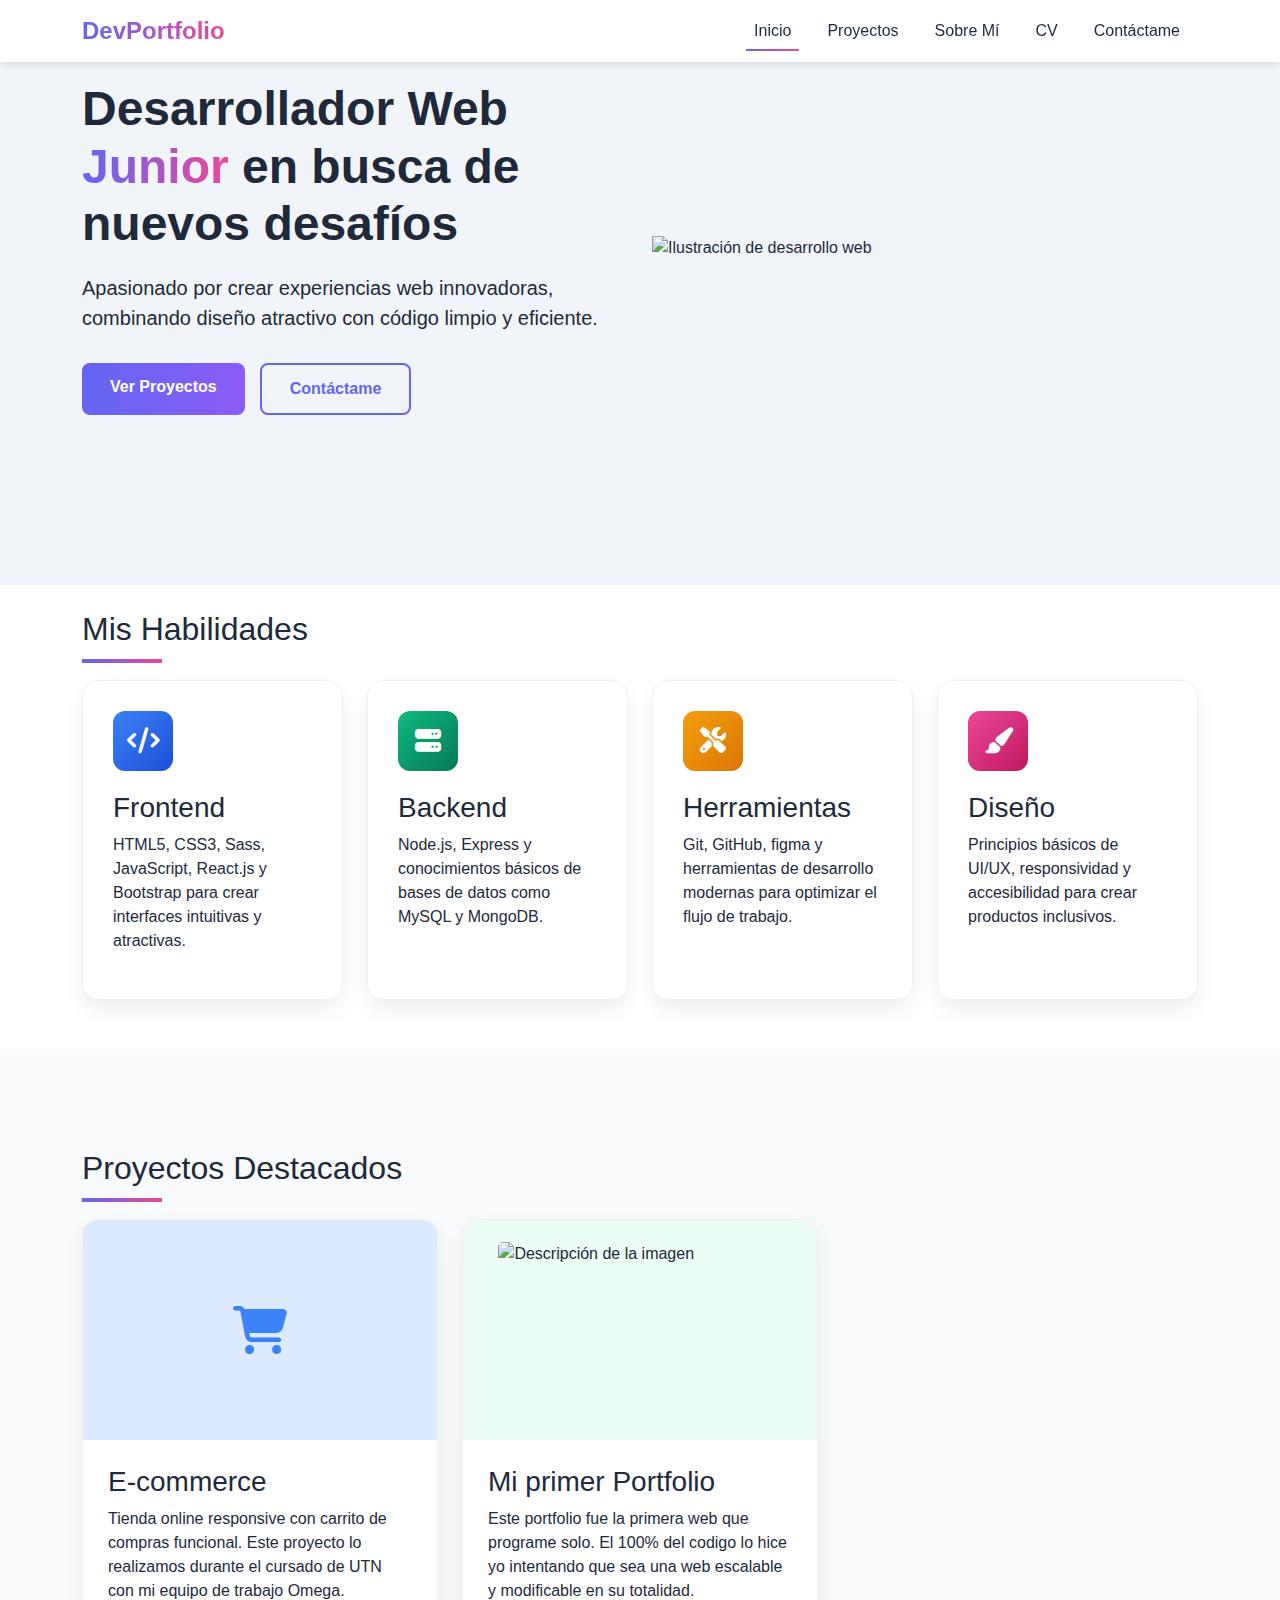
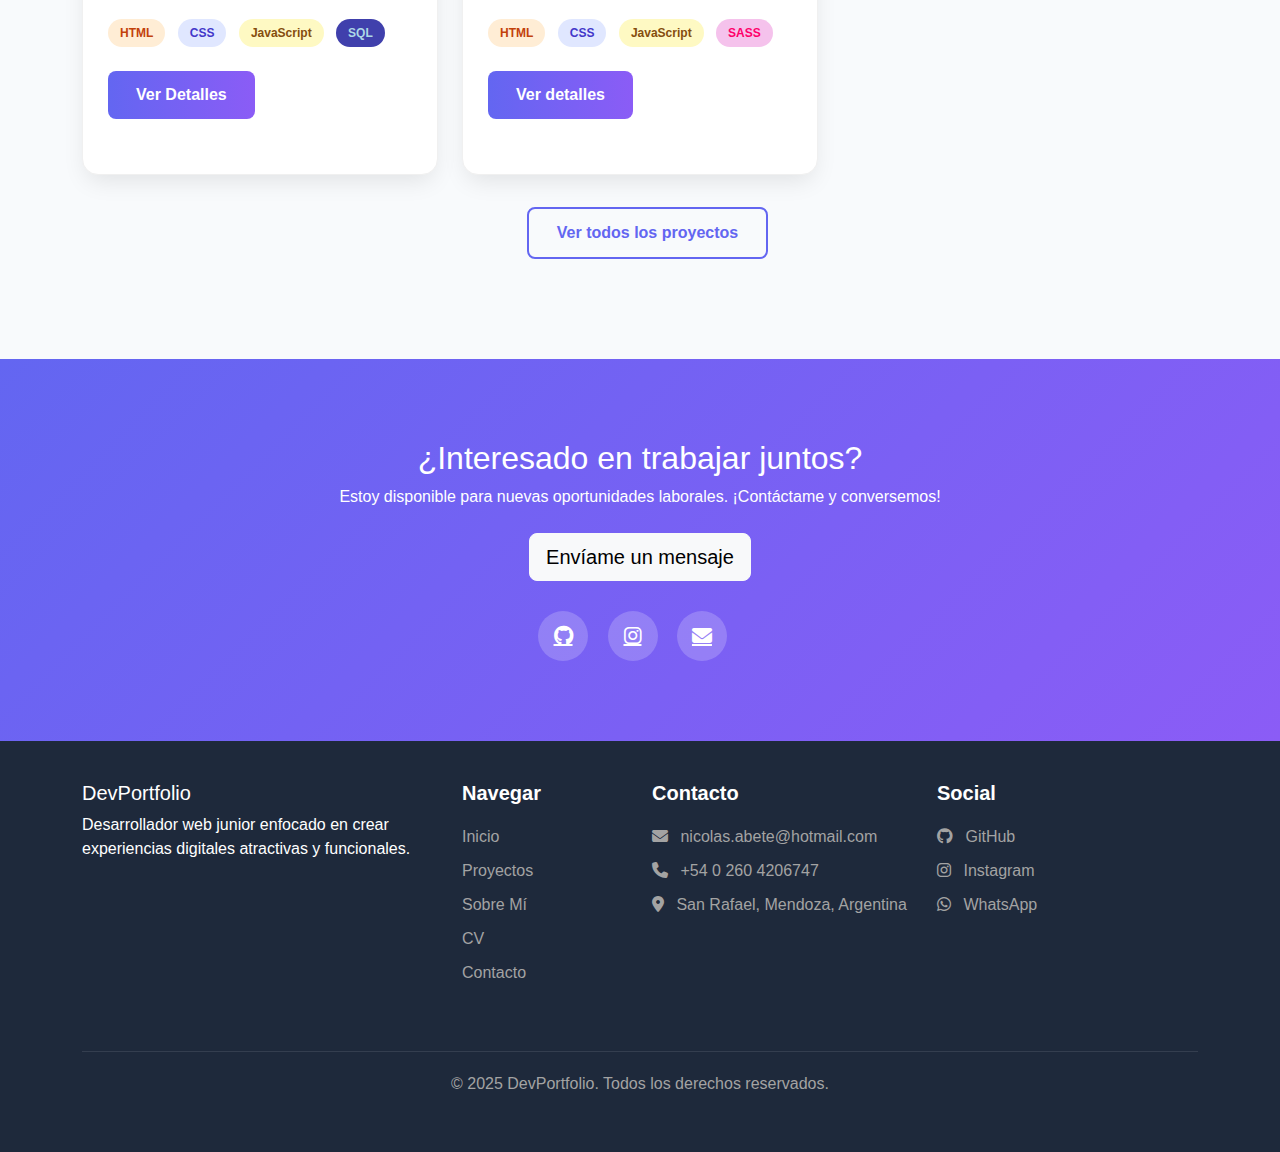
==== index.html @ ecadbaf2 "actl sobremi" ====
<!DOCTYPE html>
<html lang="es">
<head>
    <meta charset="UTF-8">
    <meta name="viewport" content="width=device-width, initial-scale=1.0">
    <title>Portfolio Web Junior | Inicio</title>
    <!-- Bootstrap CSS -->
    <link href="https://cdnjs.cloudflare.com/ajax/libs/bootstrap/5.3.0/css/bootstrap.min.css" rel="stylesheet">
    <!-- Font Awesome -->
    <link href="https://cdnjs.cloudflare.com/ajax/libs/font-awesome/6.4.0/css/all.min.css" rel="stylesheet">
    <link rel="stylesheet" href="./estilos/style.css">
</head>

<body>
    <!-- Navbar -->
    <nav class="navbar navbar-expand-lg navbar-light fixed-top">
        <div class="container">
            <a class="navbar-brand" href="index.html">DevPortfolio</a>
            <button class="navbar-toggler" type="button" data-bs-toggle="collapse" data-bs-target="#navbarNav" aria-controls="navbarNav" aria-expanded="false" aria-label="Toggle navigation">
                <span class="navbar-toggler-icon"></span>
            </button>
            <div class="collapse navbar-collapse" id="navbarNav">
                <ul class="navbar-nav ms-auto">
                    <li class="nav-item">
                        <a class="nav-link active" href="index.html">Inicio</a>
                    </li>
                    <li class="nav-item">
                        <a class="nav-link" href="./pages/proyectos.html">Proyectos</a>
                    </li>
                    <li class="nav-item">
                        <a class="nav-link" href="./pages/sobreMi.html">Sobre Mí</a>
                    </li>
                    <li class="nav-item">
                        <a class="nav-link" href="cv.html">CV</a>
                    </li>
                    <li class="nav-item">
                        <a class="nav-link" href="./pages/contacto.html">Contáctame</a>
                    </li>
                </ul>
            </div>
        </div>
    </nav>

    <!-- Hero Section -->
    <section class="hero">
        <ul class="bg-animation">
            <li></li>
            <li></li>
            <li></li>
            <li></li>
            <li></li>
            <li></li>
            <li></li>
            <li></li>
            <li></li>
            <li></li>
        </ul>
        <div class="container">
            <div class="row align-items-center">
                <div class="col-lg-6 hero-content">
                    <h1>Desarrollador Web <span class="gradient-text">Junior</span> en busca de nuevos desafíos</h1>
                    <p>Apasionado por crear experiencias web innovadoras, combinando diseño atractivo con código limpio y eficiente.</p>
                    <div class="d-flex flex-wrap">
                        <a href="proyectos.html" class="btn btn-primary">Ver Proyectos</a>
                        <a href="./pages/contacto.html" class="btn btn-outline">Contáctame</a>
                    </div>
                </div>
                <div class="col-lg-6">
                    <div class="hero-image">
                        <img src="./img/img-code.png" alt="Ilustración de desarrollo web" class="img-fluid">
                    </div>
                </div>
            </div>
        </div>
    </section>

    <!-- Skills Section -->
    <section class="skills">
        <div class="container">
            <h2 class="section-title">Mis Habilidades</h2>
            <div class="row mt-5">
                <div class="col-md-6 col-lg-3 mb-4">
                    <div class="skill-card">
                        <div class="skill-icon frontend">
                            <i class="fas fa-code"></i>
                        </div>
                        <h3>Frontend</h3>
                        <p>HTML5, CSS3, Sass, JavaScript, React.js y Bootstrap para crear interfaces intuitivas y atractivas.</p>
                    </div>
                </div>
                <div class="col-md-6 col-lg-3 mb-4">
                    <div class="skill-card">
                        <div class="skill-icon backend">
                            <i class="fas fa-server"></i>
                        </div>
                        <h3>Backend</h3>
                        <p>Node.js, Express y conocimientos básicos de bases de datos como MySQL y MongoDB.</p>
                    </div>
                </div>
                <div class="col-md-6 col-lg-3 mb-4">
                    <div class="skill-card">
                        <div class="skill-icon tools">
                            <i class="fas fa-tools"></i>
                        </div>
                        <h3>Herramientas</h3>
                        <p>Git, GitHub, figma y herramientas de desarrollo modernas para optimizar el flujo de trabajo.</p>
                    </div>
                </div>
                <div class="col-md-6 col-lg-3 mb-4">
                    <div class="skill-card">
                        <div class="skill-icon design">
                            <i class="fas fa-paint-brush"></i>
                        </div>
                        <h3>Diseño</h3>
                        <p>Principios básicos de UI/UX, responsividad y accesibilidad para crear productos inclusivos.</p>
                    </div>
                </div>
            </div>
        </div>
    </section>

    <!-- Projects Preview -->
    <section class="projects-preview">
        <div class="container">
            <h2 class="section-title">Proyectos Destacados</h2>
            <div class="row mt-5">
                <div class="col-md-6 col-lg-4">
                    <div class="project-card">
                        <div class="project-image" style="background-color: #dbeafe; display: flex; align-items: center; justify-content: center;">
                            <i class="fas fa-shopping-cart" style="font-size: 3rem; color: #3b82f6;"></i>
                        </div>
                        <div class="project-content">
                            <h3>E-commerce</h3>
                            <p>Tienda online responsive con carrito de compras funcional. Este proyecto lo realizamos durante el cursado de UTN con mi equipo de trabajo Omega.</p>
                            <div>
                                <span class="project-tag tag-html">HTML</span>
                                <span class="project-tag tag-css">CSS</span>
                                <span class="project-tag tag-js">JavaScript</span>
                                <span class="project-tag tag-sql">SQL</span>
                            </div>
                            <a href="https://github.com/CodeSystem2022/Grupo-Omega-4to-semestre" target="_blank" class="btn btn-primary mt-3">Ver Detalles</a>
                        </div>
                    </div>
                </div>
                <div class="col-md-6 col-lg-4">
                    <div class="project-card">
                        <div class="project-image" style="background-color: #ecfdf5; display: flex; align-items: center; justify-content: center;">
                            <img src="./img/old-portfolio.png" alt="Descripción de la imagen" style="max-width: 80%; max-height: 80%; object-fit: contain; border-radius: 5px;">
                        </div>
                        <div class="project-content">
                            <h3>Mi primer Portfolio</h3>
                            <p>Este portfolio fue la primera web que programe solo. El 
                                100% del codigo lo hice yo intentando que sea una web escalable y
                                modificable en su totalidad.
                            </p>
                            <div>
                                <span class="project-tag tag-html">HTML</span>
                                <span class="project-tag tag-css">CSS</span>
                                <span class="project-tag tag-js">JavaScript</span>
                                <span class="project-tag tag-sass">SASS</span>
                            </div>
                            <a href="https://github.com/NicolasAbete/Proyecto-Pagina-Web-Portfolio" target="_blank" class="btn btn-primary mt-3">Ver detalles</a>
                        </div>
                    </div>
                </div>
            <div class="text-center mt-5">
                <a href="proyectos.html" class="btn btn-outline">Ver todos los proyectos</a>
            </div>
        </div>
    </section>

    <!-- Contact Preview -->
    <section class="contact-preview">
        <div class="container">
            <div class="row">
                <div class="col-lg-8 mx-auto text-center">
                    <h2>¿Interesado en trabajar juntos?</h2>
                    <p class="mb-4">Estoy disponible para nuevas oportunidades laborales. ¡Contáctame y conversemos!</p>
                    <a href="./pages/contacto.html" class="btn btn-light btn-lg">Envíame un mensaje</a>
                    <div class="social-links">
                        <a href="https://github.com/NicolasAbete" target="_blank"><i class="fab fa-github"></i></a>
                        <a href="https://www.instagram.com/nicoabete_/" target="_blank"><i class="fab fa-instagram"></i></a>
                        <a href="https://wa.link/ya1z1n" target="_blank"><i class="fas fa-envelope"></i></a>
                    </div>
                </div>
            </div>
        </div>
    </section>

    <!-- Footer -->
    <footer>
        <div class="container">
            <div class="row">
                <div class="col-md-4 mb-4 mb-md-0">
                    <h5>DevPortfolio</h5>
                    <p>Desarrollador web junior enfocado en crear experiencias digitales atractivas y funcionales.</p>
                </div>
                <div class="col-md-2 mb-4 mb-md-0 footer-links">
                    <h5>Navegar</h5>
                    <ul>
                        <li><a href="index.html">Inicio</a></li>
                        <li><a href="proyectos.html">Proyectos</a></li>
                        <li><a href="sobre-mi.html">Sobre Mí</a></li>
                        <li><a href="cv.html">CV</a></li>
                        <li><a href="contacto.html">Contacto</a></li>
                    </ul>
                </div>
                <div class="col-md-3 mb-4 mb-md-0 footer-links">
                    <h5>Contacto</h5>
                    <ul>
                        <li><a href="mailto:tu@email.com"><i class="fas fa-envelope me-2"></i> nicolas.abete@hotmail.com</a></li>
                        <li><a href="tel:+1234567890"><i class="fas fa-phone me-2"></i> +54 0 260 4206747</a></li>
                        <li><a href="#"><i class="fas fa-map-marker-alt me-2"></i> San Rafael, Mendoza, Argentina</a></li>
                    </ul>
                </div>
                <div class="col-md-3 footer-links">
                    <h5>Social</h5>
                    <ul>
                        <li><a href="https://github.com/NicolasAbete" target="_blank"><i class="fab fa-github me-2"></i> GitHub</a></li>
                        <li><a href="https://www.instagram.com/nicoabete_/" target="_blank"><i class="fab fa-instagram me-2"></i> Instagram</a></li>
                        <li><a href="https://wa.link/ya1z1n" target="_blank"><i class="fab fa-whatsapp me-2"></i> WhatsApp</a></li>
                    </ul>
                </div>
            </div>
            <div class="copyright">
                <p>&copy; 2025 DevPortfolio. Todos los derechos reservados.</p>
            </div>
        </div>
    </footer>

    <!-- Bootstrap Bundle with Popper -->
    <script src="https://cdnjs.cloudflare.com/ajax/libs/bootstrap/5.3.0/js/bootstrap.bundle.min.js"></script>
    <script>
        // Smooth scrolling
        document.querySelectorAll('a[href^="#"]').forEach(anchor => {
            anchor.addEventListener('click', function (e) {
                e.preventDefault();
                
                document.querySelector(this.getAttribute('href')).scrollIntoView({
                    behavior: 'smooth'
                });
            });
        });
        
        // Navbar scroll effect
        window.addEventListener('scroll', function() {
            const navbar = document.querySelector('.navbar');
            if (window.scrollY > 50) {
                navbar.style.padding = '10px 0';
                navbar.style.backgroundColor = 'rgba(255, 255, 255, 0.98)';
                navbar.style.boxShadow = '0 4px 10px -1px rgba(0, 0, 0, 0.1)';
            } else {
                navbar.style.padding = '20px 0';
                navbar.style.backgroundColor = 'rgba(255, 255, 255, 0.95)';
                navbar.style.boxShadow = '0 4px 6px -1px rgba(0, 0, 0, 0.1)';
            }
        });
    </script>
</body>
</html>
---- estilos/style.css ----
:root {
    --primary-color: #6366f1;
    --secondary-color: #ec4899;
    --dark-color: #1e293b;
    --light-color: #f8fafc;
    --highlight-color: #8b5cf6;
}

body {
    font-family: 'Inter', sans-serif;
    color: var(--dark-color);
    background-color: #f1f5f9;
    position: relative;
}

/* Navbar */
.navbar {
    background-color: rgba(255, 255, 255, 0.95);
    box-shadow: 0 4px 6px -1px rgba(0, 0, 0, 0.1);
    transition: all 0.3s ease;
}

.navbar-brand {
    font-weight: 700;
    font-size: 1.5rem;
    background: linear-gradient(90deg, var(--primary-color), var(--secondary-color));
    background-clip: text;
    -webkit-background-clip: text;
    -webkit-text-fill-color: transparent;
}

.nav-link {
    font-weight: 500;
    color: var(--dark-color) !important;
    transition: color 0.3s ease;
    margin: 0 10px;
    position: relative;
}

.nav-link:after {
    content: '';
    position: absolute;
    width: 0;
    height: 2px;
    bottom: 0;
    left: 0;
    background: linear-gradient(90deg, var(--primary-color), var(--secondary-color));
    transition: width 0.3s ease;
}

.nav-link:hover:after {
    width: 100%;
}

.nav-link.active:after {
    width: 100%;
}

/* Hero Section */
.hero {
    min-height: 65vh;
    padding-top: 80px;
    position: relative;
    overflow: hidden;
}

.hero-content {
    position: relative;
    z-index: 2;
}

.hero h1 {
    font-size: 3rem;
    font-weight: 800;
    margin-bottom: 20px;
}

.hero p {
    font-size: 1.25rem;
    margin-bottom: 30px;
    max-width: 600px;
}

.gradient-text {
    background: linear-gradient(90deg, var(--primary-color), var(--secondary-color));
    background-clip: text;
    -webkit-background-clip: text;
    -webkit-text-fill-color: transparent;
}

.btn-primary {
    background: linear-gradient(90deg, var(--primary-color), var(--highlight-color));
    border: none;
    padding: 12px 28px;
    font-weight: 600;
    transition: all 0.3s ease;
    border-radius: 8px;
}

.btn-primary:hover {
    transform: translateY(-3px);
    box-shadow: 0 10px 15px -3px rgba(99, 102, 241, 0.4);
}

.btn-outline {
    background: transparent;
    border: 2px solid var(--primary-color);
    color: var(--primary-color);
    padding: 12px 28px;
    font-weight: 600;
    transition: all 0.3s ease;
    border-radius: 8px;
    margin-left: 15px;
}

.btn-outline:hover {
    background: linear-gradient(90deg, var(--primary-color), var(--highlight-color));
    color: white;
    border-color: transparent;
}

.hero-image {
    position: relative;
    animation: float 6s ease-in-out infinite;
}

@keyframes float {
    0% {
        transform: translateY(0px);
    }
    50% {
        transform: translateY(-20px);
    }
    100% {
        transform: translateY(0px);
    }
}

/* Skills Section */
.skills {
    padding: 25px 0;
    background-color: white;
}

.section-title {
    position: relative;
}

.section-title:after {
    content: '';
    position: absolute;
    width: 80px;
    height: 4px;
    background: linear-gradient(90deg, var(--primary-color), var(--secondary-color));
    bottom: -15px;
    left: 0;
}
.mt-5 {
    margin-top: 2rem !important;
}

.skill-card {
    padding: 30px;
    border-radius: 16px;
    box-shadow: 0 10px 25px -5px rgba(0, 0, 0, 0.1);
    transition: all 0.3s ease;
    height: 100%;
    border: 1px solid #f0f0f0;
}

.skill-card:hover {
    transform: translateY(-10px);
    box-shadow: 0 20px 30px -10px rgba(0, 0, 0, 0.15);
}

.skill-icon {
    width: 60px;
    height: 60px;
    display: flex;
    align-items: center;
    justify-content: center;
    border-radius: 12px;
    margin-bottom: 20px;
    font-size: 26px;
    color: white;
}

.skill-icon.frontend {
    background: linear-gradient(135deg, #3b82f6, #1d4ed8);
}

.skill-icon.backend {
    background: linear-gradient(135deg, #10b981, #047857);
}

.skill-icon.tools {
    background: linear-gradient(135deg, #f59e0b, #d97706);
}

.skill-icon.design {
    background: linear-gradient(135deg, #ec4899, #be185d);
}

/* Projects Preview */
.projects-preview {
    padding: 100px 0;
    background-color: #f8fafc;
}

.project-card {
    border-radius: 16px;
    overflow: hidden;
    box-shadow: 0 10px 25px -5px rgba(0, 0, 0, 0.1);
    transition: all 0.3s ease;
    margin-bottom: 30px;
    position: relative;
}

.project-card:hover {
    transform: translateY(-10px);
    box-shadow: 0 20px 30px -10px rgba(0, 0, 0, 0.15);
}

.project-image {
    height: 200px;
    background-color: var(--light-color);
    display: flex;
    align-items: center;
    justify-content: center;
    background-size: cover;
    background-position: center;
}

.project-content {
    padding: 20px;
    background-color: white;
}

.project-tag {
    display: inline-block;
    padding: 5px 12px;
    border-radius: 20px;
    font-size: 0.75rem;
    font-weight: 600;
    margin-right: 8px;
    margin-bottom: 8px;
}




.tag-html {
    background-color: #ffedd5;
    color: #c2410c;
}

.tag-css {
    background-color: #e0e7ff;
    color: #4338ca;
}

.tag-sass {
    background-color: #f5c2ec;
    color: #ff006a;
}


.tag-js {
    background-color: #fef9c3;
    color: #854d0e;
}

.tag-sql {
    background-color: rgb(64, 64, 172) ;
    color: lightblue;
}
/* Contact Preview */
.contact-preview {
    padding: 80px 0;
    background: linear-gradient(135deg, var(--primary-color), var(--highlight-color));
    color: white;
}

.social-links {
    margin-top: 30px;
}

.social-links a {
    width: 50px;
    height: 50px;
    border-radius: 50%;
    background-color: rgba(255, 255, 255, 0.2);
    display: inline-flex;
    align-items: center;
    justify-content: center;
    color: white;
    margin-right: 15px;
    font-size: 20px;
    transition: all 0.3s ease;
}

.social-links a:hover {
    background-color: white;
    color: var(--primary-color);
    transform: translateY(-5px);
}

/* Footer */
footer {
    background-color: var(--dark-color);
    color: white;
    padding: 40px 0;
}

.footer-links h5 {
    margin-bottom: 20px;
    font-weight: 600;
}

.footer-links ul {
    list-style: none;
    padding: 0;
}

.footer-links a {
    color: #a3a3a3;
    text-decoration: none;
    transition: color 0.3s ease;
    display: inline-block;
    margin-bottom: 10px;
}

.footer-links a:hover {
    color: white;
}

.copyright {
    border-top: 1px solid rgba(255, 255, 255, 0.1);
    padding-top: 20px;
    margin-top: 40px;
    text-align: center;
    color: #a3a3a3;
}

/* Animated background */
.bg-animation {
    position: absolute;
    top: 0;
    left: 0;
    width: 100%;
    height: 100%;
    overflow: hidden;
    z-index: 1;
}

.bg-animation li {
    position: absolute;
    display: block;
    list-style: none;
    width: 20px;
    height: 20px;
    background: rgba(99, 102, 241, 0.1);
    animation: animate 25s linear infinite;
    bottom: -150px;
    border-radius: 50%;
}

.bg-animation li:nth-child(1) {
    left: 25%;
    width: 80px;
    height: 80px;
    animation-delay: 0s;
}

.bg-animation li:nth-child(2) {
    left: 10%;
    width: 20px;
    height: 20px;
    animation-delay: 2s;
    animation-duration: 12s;
}

.bg-animation li:nth-child(3) {
    left: 70%;
    width: 20px;
    height: 20px;
    animation-delay: 4s;
}

.bg-animation li:nth-child(4) {
    left: 40%;
    width: 60px;
    height: 60px;
    animation-delay: 0s;
    animation-duration: 18s;
}

.bg-animation li:nth-child(5) {
    left: 65%;
    width: 20px;
    height: 20px;
    animation-delay: 0s;
}

.bg-animation li:nth-child(6) {
    left: 75%;
    width: 110px;
    height: 110px;
    animation-delay: 3s;
}

.bg-animation li:nth-child(7) {
    left: 35%;
    width: 150px;
    height: 150px;
    animation-delay: 7s;
}

.bg-animation li:nth-child(8) {
    left: 50%;
    width: 25px;
    height: 25px;
    animation-delay: 15s;
    animation-duration: 45s;
}

.bg-animation li:nth-child(9) {
    left: 20%;
    width: 15px;
    height: 15px;
    animation-delay: 2s;
    animation-duration: 35s;
}

.bg-animation li:nth-child(10) {
    left: 85%;
    width: 150px;
    height: 150px;
    animation-delay: 0s;
    animation-duration: 11s;
}

@keyframes animate {
    0% {
        transform: translateY(0) rotate(0deg);
        opacity: 1;
        border-radius: 0;
    }
    100% {
        transform: translateY(-1000px) rotate(720deg);
        opacity: 0;
        border-radius: 50%;
    }
}

/* Responsive */
@media (max-width: 992px) {
    .hero h1 {
        font-size: 2.5rem;
    }
    
    .hero-image {
        margin-top: 50px;
    }
}

@media (max-width: 768px) {
    .hero {
        text-align: center;
        padding-top: 120px;
    }
    
    .hero p {
        margin: 0 auto 30px;
    }
    
    .section-title:after {
        left: 50%;
        transform: translateX(-50%);
    }
    
    .section-title {
        text-align: center;
    }
    
    .contact-preview {
        text-align: center;
    }
}

/* Estilos específicos para la página de contacto */

/* Page Header específico para contacto */
.contacto-page-header {
    padding: 150px 0 80px;
    background: linear-gradient(135deg, var(--primary-color), var(--highlight-color));
    color: white;
    position: relative;
    overflow: hidden;
}

.contacto-page-header h1 {
    font-size: 2.5rem;
    font-weight: 800;
    margin-bottom: 20px;
    position: relative;
    z-index: 2;
}

.contacto-page-header p {
    font-size: 1.25rem;
    max-width: 600px;
    margin: 0 auto;
    position: relative;
    z-index: 2;
}

/* Círculos animados en el header de contacto */
.contacto-circle {
    position: absolute;
    border-radius: 50%;
    background: rgba(255, 255, 255, 0.1);
    z-index: 1;
}

.contacto-circle-1 {
    width: 200px;
    height: 200px;
    top: -50px;
    left: 10%;
}

.contacto-circle-2 {
    width: 300px;
    height: 300px;
    bottom: -100px;
    right: 5%;
}

.contacto-circle-3 {
    width: 150px;
    height: 150px;
    top: 50px;
    right: 20%;
}

/* Sección de contacto */
.contacto-section {
    padding: 100px 0;
}

.contacto-card {
    background: white;
    border-radius: 16px;
    box-shadow: 0 10px 25px -5px rgba(0, 0, 0, 0.1);
    overflow: hidden;
}

.contacto-info {
    padding: 40px;
    background: linear-gradient(135deg, var(--primary-color), var(--highlight-color));
    color: white;
    height: 100%;
}

.contacto-info h3 {
    margin-bottom: 30px;
    font-weight: 700;
}

.contacto-item {
    display: flex;
    align-items: flex-start;
    margin-bottom: 25px;
}

.contacto-icon {
    width: 40px;
    height: 40px;
    background-color: rgba(255, 255, 255, 0.2);
    border-radius: 50%;
    display: flex;
    align-items: center;
    justify-content: center;
    margin-right: 15px;
    font-size: 18px;
}

.contacto-text h4 {
    font-size: 1rem;
    margin-bottom: 5px;
    font-weight: 600;
}

.contacto-text p {
    margin: 0;
    font-size: 0.9rem;
    opacity: 0.9;
}

/* Enlaces sociales específicos para la página de contacto */
.contacto-social-links {
    margin-top: 40px;
}

.contacto-social-links a {
    width: 40px;
    height: 40px;
    border-radius: 50%;
    background-color: rgba(255, 255, 255, 0.2);
    display: inline-flex;
    align-items: center;
    justify-content: center;
    color: white;
    margin-right: 10px;
    font-size: 18px;
    transition: all 0.3s ease;
}

.contacto-social-links a:hover {
    background-color: white;
    color: var(--primary-color);
    transform: translateY(-5px);
}

.contacto-form {
    padding: 40px;
}

.contacto-form h3 {
    margin-bottom: 30px;
    font-weight: 700;
    color: var(--dark-color);
}

/* Controles de formulario específicos */
.contacto-form-control {
    border: 1px solid #e2e8f0;
    border-radius: 8px;
    padding: 12px 15px;
    margin-bottom: 20px;
    transition: all 0.3s ease;
}

.contacto-form-control:focus {
    border-color: var(--primary-color);
    box-shadow: 0 0 0 0.2rem rgba(99, 102, 241, 0.25);
}

.contacto-form-label {
    font-weight: 600;
    margin-bottom: 8px;
    color: var(--dark-color);
}

textarea.contacto-form-control {
    min-height: 150px;
    resize: vertical;
}

/* Botón específico para formulario de contacto */
.contacto-btn-primary {
    background: linear-gradient(90deg, var(--primary-color), var(--highlight-color));
    border: none;
    padding: 12px 28px;
    font-weight: 600;
    transition: all 0.3s ease;
    border-radius: 8px;
    color: white;
}

.contacto-btn-primary:hover {
    transform: translateY(-3px);
    box-shadow: 0 10px 15px -3px rgba(99, 102, 241, 0.4);
    color: white;
}

/* Sección de mapa */
.contacto-map-section {
    background-color: #f8fafc;
    padding: 80px 0;
}

.contacto-map-card {
    background: white;
    border-radius: 16px;
    overflow: hidden;
    box-shadow: 0 10px 25px -5px rgba(0, 0, 0, 0.1);
}

.contacto-map-placeholder {
    height: 400px;
    background-color: #e2e8f0;
    display: flex;
    align-items: center;
    justify-content: center;
    color: var(--dark-color);
}

/* Sección de FAQ */
.contacto-faq-section {
    padding: 80px 0;
}

.contacto-section-title {
    margin-bottom: 60px;
    position: relative;
    text-align: center;
}

.contacto-section-title:after {
    content: '';
    position: absolute;
    width: 80px;
    height: 4px;
    background: linear-gradient(90deg, var(--primary-color), var(--secondary-color));
    bottom: -15px;
    left: 50%;
    transform: translateX(-50%);
}

.contacto-accordion-item {
    border: 1px solid #e2e8f0;
    border-radius: 8px !important;
    overflow: hidden;
    margin-bottom: 15px;
}

.contacto-accordion-button {
    font-weight: 600;
    padding: 15px 20px;
    background-color: #f8fafc;
}

.contacto-accordion-button:not(.collapsed) {
    background: linear-gradient(90deg, rgba(99, 102, 241, 0.1), rgba(139, 92, 246, 0.1));
    color: var(--primary-color);
}

.contacto-accordion-button:focus {
    box-shadow: none;
    border-color: var(--primary-color);
}

/* Media queries específicos para la página de contacto */
@media (max-width: 992px) {
    .contacto-info {
        margin-bottom: 30px;
    }
}

@media (max-width: 768px) {
    .contacto-page-header {
        text-align: center;
        padding: 120px 0 60px;
    }
    
    .contacto-section-title:after {
        left: 50%;
        transform: translateX(-50%);
    }
    
    .contacto-section-title {
        text-align: center;
    }
}

/* Estilos específicos para la página de proyectos */

/* Header con animación de fondo */
.projects-header {
    padding: 180px 0 80px;
    position: relative;
    overflow: hidden;
    background-color: #f8fafc;
}

.projects-header h1 {
    font-size: 3.5rem;
    font-weight: 800;
    margin-bottom: 20px;
}

.projects-header .lead {
    font-size: 1.25rem;
    max-width: 700px;
    margin: 0 auto 40px;
    color: var(--dark-color);
}

/* Botones de filtro */
.filter-buttons {
    display: flex;
    justify-content: center;
    flex-wrap: wrap;
    gap: 10px;
    margin-bottom: 30px;
}

.filter-btn {
    background: transparent;
    border: 2px solid var(--primary-color);
    color: var(--primary-color);
    padding: 8px 18px;
    font-weight: 600;
    border-radius: 8px;
    transition: all 0.3s ease;
    cursor: pointer;
}

.filter-btn:hover, .filter-btn.active {
    background: linear-gradient(90deg, var(--primary-color), var(--highlight-color));
    color: white;
    border-color: transparent;
    transform: translateY(-3px);
    box-shadow: 0 5px 15px -3px rgba(99, 102, 241, 0.4);
}

/* Sección de proyectos */
.projects-showcase {
    padding: 50px 0 100px;
    background-color: white;
}

.project-item {
    transition: all 0.5s ease;
}

.project-card {
    border-radius: 16px;
    overflow: hidden;
    box-shadow: 0 10px 25px -5px rgba(0, 0, 0, 0.1);
    transition: all 0.3s ease;
    margin-bottom: 30px;
    height: 100%;
    border: 1px solid #f0f0f0;
    background-color: white;
}

.project-card:hover {
    transform: translateY(-10px);
    box-shadow: 0 20px 30px -10px rgba(0, 0, 0, 0.15);
}

.project-image {
    height: 220px;
    background-color: var(--light-color);
    position: relative;
    overflow: hidden;
}

.project-image img {
    width: 100%;
    height: 100%;
    object-fit: cover;
    transition: transform 0.5s ease;
}

.project-icon-container {
    width: 100%;
    height: 100%;
    display: flex;
    align-items: center;
    justify-content: center;
    font-size: 4rem;
    color: #3b82f6;
    background-color: #dbeafe;
}

.project-icon-container.task-manager {
    background-color: #d1fae5;
    color: #10b981;
}

.project-overlay {
    position: absolute;
    top: 0;
    left: 0;
    width: 100%;
    height: 100%;
    background: rgba(0, 0, 0, 0.7);
    display: flex;
    align-items: center;
    justify-content: center;
    opacity: 0;
    transition: opacity 0.3s ease;
}

.project-card:hover .project-overlay {
    opacity: 1;
}

.project-card:hover .project-image img {
    transform: scale(1.1);
}

.preview-btn, .code-btn {
    width: 50px;
    height: 50px;
    border-radius: 50%;
    background: white;
    display: flex;
    align-items: center;
    justify-content: center;
    margin: 0 10px;
    color: var(--primary-color);
    font-size: 20px;
    transform: translateY(20px);
    opacity: 0;
    transition: all 0.3s ease;
}

.project-card:hover .preview-btn, .project-card:hover .code-btn {
    transform: translateY(0);
    opacity: 1;
}

.preview-btn:hover, .code-btn:hover {
    background: var(--primary-color);
    color: white;
    transform: translateY(-5px);
}

.project-content {
    padding: 25px;
}

.project-header {
    display: flex;
    justify-content: space-between;
    align-items: flex-start;
    margin-bottom: 15px;
}

.project-header h3 {
    font-size: 1.5rem;
    font-weight: 700;
    margin: 0;
    background: linear-gradient(90deg, var(--primary-color), var(--secondary-color));
    background-clip: text;
    -webkit-background-clip: text;
    -webkit-text-fill-color: transparent;
}

.project-date {
    font-size: 0.85rem;
    color: #6b7280;
}

.project-tech {
    margin: 15px 0;
}

.project-tag {
    display: inline-block;
    padding: 5px 12px;
    border-radius: 20px;
    font-size: 0.75rem;
    font-weight: 600;
    margin-right: 8px;
    margin-bottom: 8px;
}

.tag-react {
    background-color: #e0f2fe;
    color: #0284c7;
}

.project-actions {
    display: flex;
    gap: 10px;
    margin-top: 20px;
}

.btn-demo, .btn-code {
    padding: 8px 16px;
    border-radius: 6px;
    font-weight: 600;
    transition: all 0.3s ease;
    font-size: 0.875rem;
    text-decoration: none;
}

.btn-demo {
    background: linear-gradient(90deg, var(--primary-color), var(--highlight-color));
    color: white;
    border: none;
}

.btn-code {
    background: transparent;
    border: 1px solid var(--primary-color);
    color: var(--primary-color);
}

.btn-demo:hover, .btn-code:hover {
    transform: translateY(-3px);
    box-shadow: 0 5px 15px -3px rgba(0, 0, 0, 0.1);
}

/* Responsive */
@media (max-width: 992px) {
    .projects-header h1 {
        font-size: 2.5rem;
    }
}

@media (max-width: 768px) {
    .projects-header {
        padding: 150px 0 60px;
        text-align: center;
    }
    
    .filter-buttons {
        justify-content: center;
    }
    
    .project-header {
        flex-direction: column;
        align-items: center;
        text-align: center;
    }
    
    .project-date {
        margin-top: 5px;
    }
    
    .project-tech, .project-actions {
        justify-content: center;
        text-align: center;
    }
}

/* Estilos personalizados para la página Sobre Mí */
.about-section {
    padding: 120px 0 80px;
    background-color: #f8fafc;
}

.about-intro {
    margin-bottom: 50px;
}

.about-image {
    border-radius: 16px;
    overflow: hidden;
    box-shadow: 0 10px 25px -5px rgba(0, 0, 0, 0.1);
    position: relative;
}

.about-image img {
    transition: transform 0.5s ease;
}

.about-image:hover img {
    transform: scale(1.03);
}

.about-content {
    padding: 20px 0;
}

.about-content h2 {
    position: relative;
    margin-bottom: 30px;
}

.about-content h2:after {
    content: '';
    position: absolute;
    width: 80px;
    height: 4px;
    background: linear-gradient(90deg, var(--primary-color), var(--secondary-color));
    bottom: -15px;
    left: 0;
}

.timeline {
    position: relative;
    padding: 20px 0;
}

.timeline:before {
    content: '';
    position: absolute;
    width: 3px;
    background: linear-gradient(to bottom, var(--primary-color), var(--highlight-color));
    top: 0;
    bottom: 0;
    left: 50%;
    transform: translateX(-50%);
}

.timeline-item {
    padding: 20px 30px;
    position: relative;
    background-color: white;
    border-radius: 16px;
    box-shadow: 0 10px 25px -5px rgba(0, 0, 0, 0.1);
    width: 45%;
    margin-bottom: 30px;
    transition: all 0.3s ease;
}

.timeline-item:hover {
    transform: translateY(-5px);
    box-shadow: 0 20px 30px -10px rgba(0, 0, 0, 0.15);
}

.timeline-item:nth-child(odd) {
    float: left;
    clear: both;
}

.timeline-item:nth-child(even) {
    float: right;
    clear: both;
}

.timeline-item:before {
    content: '';
    position: absolute;
    width: 20px;
    height: 20px;
    background: linear-gradient(90deg, var(--primary-color), var(--secondary-color));
    border-radius: 50%;
    top: 50%;
    transform: translateY(-50%);
}

.timeline-item:nth-child(odd):before {
    right: -40px;
}

.timeline-item:nth-child(even):before {
    left: -40px;
}

.timeline-date {
    display: inline-block;
    padding: 5px 15px;
    background: linear-gradient(90deg, var(--primary-color), var(--highlight-color));
    color: white;
    border-radius: 20px;
    font-size: 0.8rem;
    font-weight: 600;
    margin-bottom: 10px;
}

.timeline-title {
    font-size: 1.2rem;
    font-weight: 700;
    margin-bottom: 10px;
}

.interests {
    padding: 80px 0;
    background-color: white;
}

.interest-card {
    padding: 25px;
    border-radius: 16px;
    box-shadow: 0 10px 25px -5px rgba(0, 0, 0, 0.1);
    transition: all 0.3s ease;
    height: 100%;
    border: 1px solid #f0f0f0;
    text-align: center;
}

.interest-card:hover {
    transform: translateY(-10px);
    box-shadow: 0 20px 30px -10px rgba(0, 0, 0, 0.15);
}

.interest-icon {
    width: 60px;
    height: 60px;
    display: flex;
    align-items: center;
    justify-content: center;
    border-radius: 50%;
    margin: 0 auto 20px;
    font-size: 26px;
    color: white;
    background: linear-gradient(135deg, var(--primary-color), var(--highlight-color));
}

/* Responsive Timeline */
@media (max-width: 768px) {
    .timeline:before {
        left: 30px;
    }
    
    .timeline-item {
        width: 100%;
        padding-left: 60px;
    }
    
    .timeline-item:nth-child(odd), 
    .timeline-item:nth-child(even) {
        float: none;
        clear: both;
        margin-left: 60px;
        margin-right: 0;
    }
    
    .timeline-item:nth-child(odd):before,
    .timeline-item:nth-child(even):before {
        left: -25px;
        right: auto;
        top: 30px;
        transform: none;
    }
    
    .about-content h2:after {
        left: 50%;
        transform: translateX(-50%);
    }
    
    .about-content {
        text-align: center;
        margin-top: 40px;
    }
}
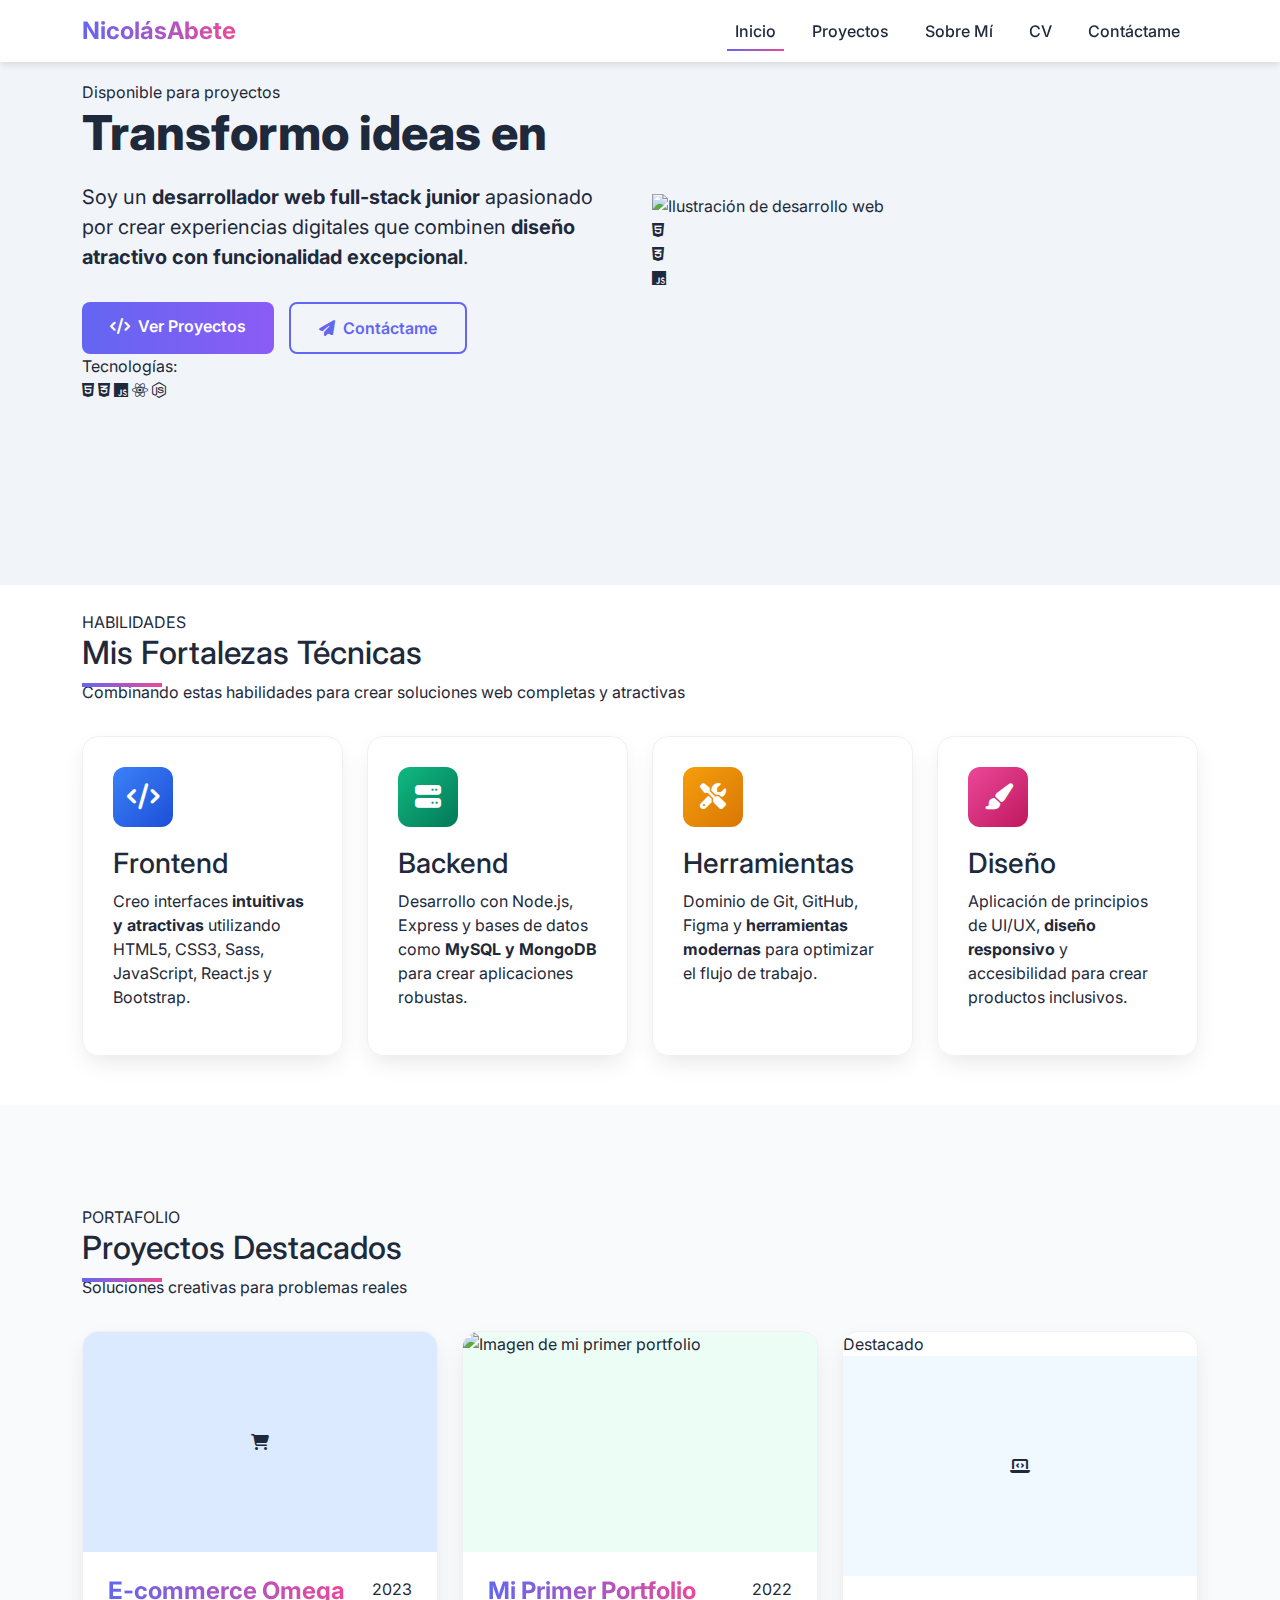
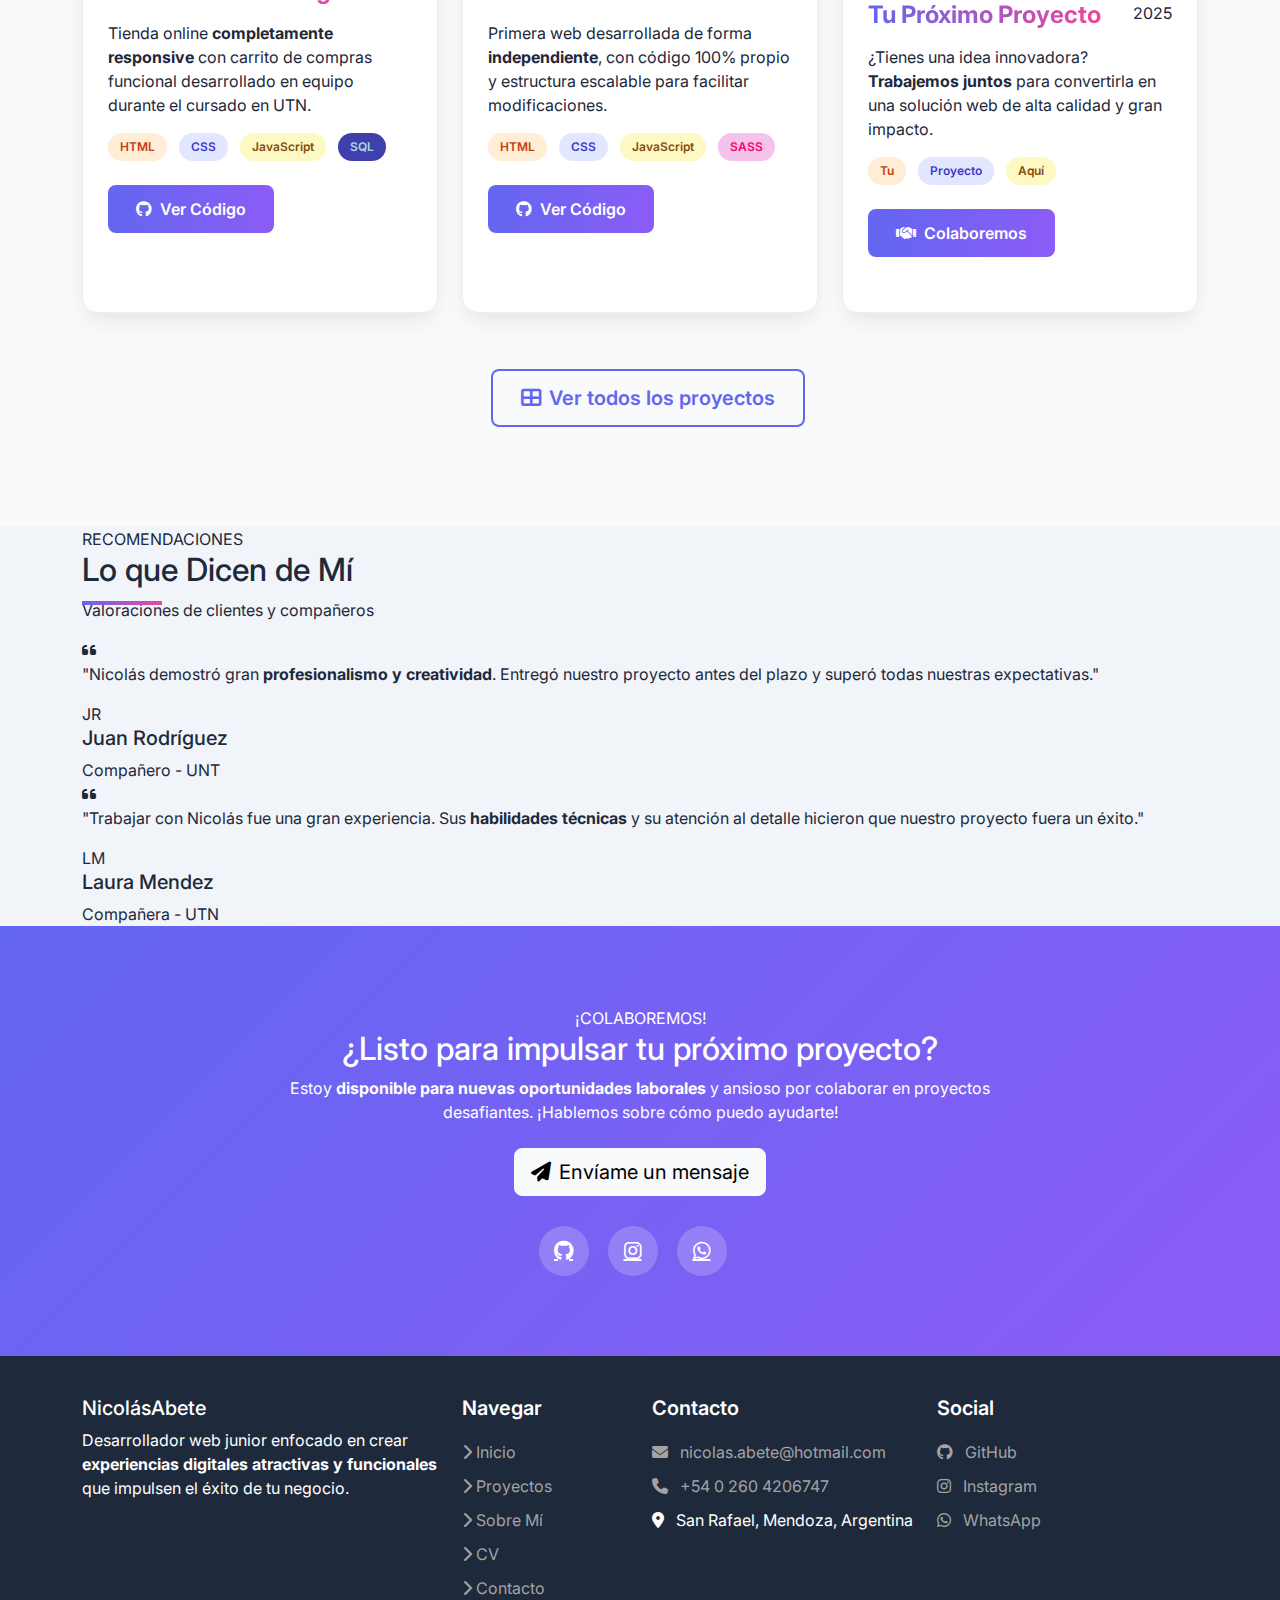
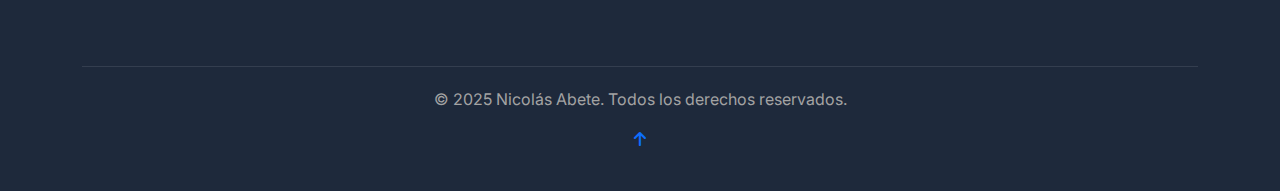
==== commit 7210b349: "reseñas actz" ====
--- a/index.html
+++ b/index.html
@@ -3,26 +3,34 @@
 <head>
     <meta charset="UTF-8">
     <meta name="viewport" content="width=device-width, initial-scale=1.0">
-    <title>Portfolio Web Junior | Inicio</title>
+    <meta name="description" content="Portfolio profesional de Nicolas Abete - Desarrollador Web Junior especializado en crear experiencias web atractivas y funcionales">
+    <title>Nicolás Abete | Desarrollador Web</title>
     <!-- Bootstrap CSS -->
     <link href="https://cdnjs.cloudflare.com/ajax/libs/bootstrap/5.3.0/css/bootstrap.min.css" rel="stylesheet">
     <!-- Font Awesome -->
     <link href="https://cdnjs.cloudflare.com/ajax/libs/font-awesome/6.4.0/css/all.min.css" rel="stylesheet">
+    <!-- Google Fonts -->
+    <link href="https://fonts.googleapis.com/css2?family=Inter:wght@300;400;500;600;700;800&display=swap" rel="stylesheet">
+    <!-- CSS principal -->
     <link rel="stylesheet" href="./estilos/style.css">
+    <!-- Favicon -->
+    <link rel="icon" href="favicon.ico" type="image/x-icon">
 </head>
 
 <body>
-    <!-- Navbar -->
+    <!-- Navbar mejorado con efecto de glassmorphism -->
     <nav class="navbar navbar-expand-lg navbar-light fixed-top">
         <div class="container">
-            <a class="navbar-brand" href="index.html">DevPortfolio</a>
+            <a class="navbar-brand" href="index.html">
+                <span class="brand-text">Nicolás</span><span class="brand-highlight">Abete</span>
+            </a>
             <button class="navbar-toggler" type="button" data-bs-toggle="collapse" data-bs-target="#navbarNav" aria-controls="navbarNav" aria-expanded="false" aria-label="Toggle navigation">
                 <span class="navbar-toggler-icon"></span>
             </button>
             <div class="collapse navbar-collapse" id="navbarNav">
                 <ul class="navbar-nav ms-auto">
                     <li class="nav-item">
-                        <a class="nav-link active" href="index.html">Inicio</a>
+                        <a class="nav-link active" href="./index.html">Inicio</a>
                     </li>
                     <li class="nav-item">
                         <a class="nav-link" href="./pages/proyectos.html">Proyectos</a>
@@ -31,18 +39,19 @@
                         <a class="nav-link" href="./pages/sobreMi.html">Sobre Mí</a>
                     </li>
                     <li class="nav-item">
-                        <a class="nav-link" href="cv.html">CV</a>
+                        <a class="nav-link" href="./pages/cv.html">CV</a>
                     </li>
                     <li class="nav-item">
-                        <a class="nav-link" href="./pages/contacto.html">Contáctame</a>
+                        <a class="nav-link contact-highlight" href="./pages/contacto.html">Contáctame</a>
                     </li>
                 </ul>
             </div>
         </div>
     </nav>
 
-    <!-- Hero Section -->
-    <section class="hero">
+    <!-- Hero Section mejorado con animaciones y efectos visuales -->
+    <section class="hero" id="inicio">
+        <!-- Efecto de burbujas animadas en el fondo -->
         <ul class="bg-animation">
             <li></li>
             <li></li>
@@ -58,159 +67,293 @@
         <div class="container">
             <div class="row align-items-center">
                 <div class="col-lg-6 hero-content">
-                    <h1>Desarrollador Web <span class="gradient-text">Junior</span> en busca de nuevos desafíos</h1>
-                    <p>Apasionado por crear experiencias web innovadoras, combinando diseño atractivo con código limpio y eficiente.</p>
-                    <div class="d-flex flex-wrap">
-                        <a href="proyectos.html" class="btn btn-primary">Ver Proyectos</a>
-                        <a href="./pages/contacto.html" class="btn btn-outline">Contáctame</a>
+                    <div class="badge-container">
+                        <span class="availability-badge">Disponible para proyectos</span>
+                    </div>
+                    <h1>Transformo ideas en <span class="gradient-text typed-text"></span></h1>
+                    <p class="hero-text">Soy un <strong>desarrollador web full-stack junior</strong> apasionado por crear experiencias digitales que combinen <strong>diseño atractivo con funcionalidad excepcional</strong>.</p>
+                    <div class="d-flex flex-wrap hero-buttons">
+                        <a href="./pages/proyectos.html" class="btn btn-primary">
+                            <i class="fas fa-code me-2"></i>Ver Proyectos
+                        </a>
+                        <a href="./pages/contacto.html" class="btn btn-outline">
+                            <i class="fas fa-paper-plane me-2"></i>Contáctame
+                        </a>
+                    </div>
+                    <div class="tech-stack">
+                        <span>Tecnologías:</span>
+                        <div class="tech-icons">
+                            <i class="fab fa-html5" title="HTML5"></i>
+                            <i class="fab fa-css3-alt" title="CSS3"></i>
+                            <i class="fab fa-js" title="JavaScript"></i>
+                            <i class="fab fa-react" title="React"></i>
+                            <i class="fab fa-node-js" title="Node.js"></i>
+                        </div>
                     </div>
                 </div>
                 <div class="col-lg-6">
                     <div class="hero-image">
                         <img src="./img/img-code.png" alt="Ilustración de desarrollo web" class="img-fluid">
+                        <!-- Elementos decorativos -->
+                        <div class="floating-element html-tag"><i class="fab fa-html5"></i></div>
+                        <div class="floating-element css-tag"><i class="fab fa-css3-alt"></i></div>
+                        <div class="floating-element js-tag"><i class="fab fa-js"></i></div>
                     </div>
                 </div>
             </div>
         </div>
     </section>
 
-    <!-- Skills Section -->
-    <section class="skills">
-        <div class="container">
-            <h2 class="section-title">Mis Habilidades</h2>
+    <!-- Skills Section mejorado con indicadores de niveles y animaciones -->
+    <section class="skills" id="habilidades">
+        <div class="container">
+            <div class="section-header">
+                <span class="section-badge">HABILIDADES</span>
+                <h2 class="section-title">Mis <span class="highlight-text">Fortalezas</span> Técnicas</h2>
+                <p class="section-subtitle">Combinando estas habilidades para crear soluciones web completas y atractivas</p>
+            </div>
             <div class="row mt-5">
                 <div class="col-md-6 col-lg-3 mb-4">
-                    <div class="skill-card">
+                    <div class="skill-card" data-aos="fade-up">
                         <div class="skill-icon frontend">
                             <i class="fas fa-code"></i>
                         </div>
                         <h3>Frontend</h3>
-                        <p>HTML5, CSS3, Sass, JavaScript, React.js y Bootstrap para crear interfaces intuitivas y atractivas.</p>
+                        <p>Creo interfaces <strong>intuitivas y atractivas</strong> utilizando HTML5, CSS3, Sass, JavaScript, React.js y Bootstrap.</p>
                     </div>
                 </div>
                 <div class="col-md-6 col-lg-3 mb-4">
-                    <div class="skill-card">
+                    <div class="skill-card" data-aos="fade-up" data-aos-delay="100">
                         <div class="skill-icon backend">
                             <i class="fas fa-server"></i>
                         </div>
                         <h3>Backend</h3>
-                        <p>Node.js, Express y conocimientos básicos de bases de datos como MySQL y MongoDB.</p>
+                        <p>Desarrollo con Node.js, Express y bases de datos como <strong>MySQL y MongoDB</strong> para crear aplicaciones robustas.</p>
                     </div>
                 </div>
                 <div class="col-md-6 col-lg-3 mb-4">
-                    <div class="skill-card">
+                    <div class="skill-card" data-aos="fade-up" data-aos-delay="200">
                         <div class="skill-icon tools">
                             <i class="fas fa-tools"></i>
                         </div>
                         <h3>Herramientas</h3>
-                        <p>Git, GitHub, figma y herramientas de desarrollo modernas para optimizar el flujo de trabajo.</p>
+                        <p>Dominio de Git, GitHub, Figma y <strong>herramientas modernas</strong> para optimizar el flujo de trabajo.</p>
                     </div>
                 </div>
                 <div class="col-md-6 col-lg-3 mb-4">
-                    <div class="skill-card">
+                    <div class="skill-card" data-aos="fade-up" data-aos-delay="300">
                         <div class="skill-icon design">
                             <i class="fas fa-paint-brush"></i>
                         </div>
                         <h3>Diseño</h3>
-                        <p>Principios básicos de UI/UX, responsividad y accesibilidad para crear productos inclusivos.</p>
+                        <p>Aplicación de principios de UI/UX, <strong>diseño responsivo</strong> y accesibilidad para crear productos inclusivos.</p>
                     </div>
                 </div>
             </div>
         </div>
     </section>
 
-    <!-- Projects Preview -->
-    <section class="projects-preview">
-        <div class="container">
-            <h2 class="section-title">Proyectos Destacados</h2>
+    <!-- Projects Preview mejorado con mejor presentación y efectos hover -->
+    <section class="projects-preview" id="proyectos">
+        <div class="container">
+            <div class="section-header">
+                <span class="section-badge">PORTAFOLIO</span>
+                <h2 class="section-title">Proyectos <span class="highlight-text">Destacados</span></h2>
+                <p class="section-subtitle">Soluciones creativas para problemas reales</p>
+            </div>
             <div class="row mt-5">
-                <div class="col-md-6 col-lg-4">
-                    <div class="project-card">
-                        <div class="project-image" style="background-color: #dbeafe; display: flex; align-items: center; justify-content: center;">
-                            <i class="fas fa-shopping-cart" style="font-size: 3rem; color: #3b82f6;"></i>
+                <!-- Proyecto 1 -->
+                <div class="col-md-6 col-lg-4 mb-4">
+                    <div class="project-card" data-aos="fade-up">
+                        <div class="project-image" style="background-color: #dbeafe;">
+                            <div class="project-icon">
+                                <i class="fas fa-shopping-cart"></i>
+                            </div>
+                            <div class="project-overlay">
+                                <a href="https://github.com/CodeSystem2022/Grupo-Omega-4to-semestre" target="_blank" class="overlay-link">
+                                    <i class="fas fa-external-link-alt"></i>
+                                </a>
+                            </div>
                         </div>
                         <div class="project-content">
-                            <h3>E-commerce</h3>
-                            <p>Tienda online responsive con carrito de compras funcional. Este proyecto lo realizamos durante el cursado de UTN con mi equipo de trabajo Omega.</p>
-                            <div>
+                            <div class="project-header">
+                                <h3>E-commerce Omega</h3>
+                                <span class="project-year">2023</span>
+                            </div>
+                            <p>Tienda online <strong>completamente responsive</strong> con carrito de compras funcional desarrollado en equipo durante el cursado en UTN.</p>
+                            <div class="project-tags">
                                 <span class="project-tag tag-html">HTML</span>
                                 <span class="project-tag tag-css">CSS</span>
                                 <span class="project-tag tag-js">JavaScript</span>
                                 <span class="project-tag tag-sql">SQL</span>
                             </div>
-                            <a href="https://github.com/CodeSystem2022/Grupo-Omega-4to-semestre" target="_blank" class="btn btn-primary mt-3">Ver Detalles</a>
-                        </div>
-                    </div>
-                </div>
-                <div class="col-md-6 col-lg-4">
-                    <div class="project-card">
-                        <div class="project-image" style="background-color: #ecfdf5; display: flex; align-items: center; justify-content: center;">
-                            <img src="./img/old-portfolio.png" alt="Descripción de la imagen" style="max-width: 80%; max-height: 80%; object-fit: contain; border-radius: 5px;">
+                            <a href="https://github.com/CodeSystem2022/Grupo-Omega-4to-semestre" target="_blank" class="btn btn-primary mt-3">
+                                <i class="fab fa-github me-2"></i>Ver Código
+                            </a>
+                        </div>
+                    </div>
+                </div>
+                <!-- Proyecto 2 -->
+                <div class="col-md-6 col-lg-4 mb-4">
+                    <div class="project-card" data-aos="fade-up" data-aos-delay="100">
+                        <div class="project-image" style="background-color: #ecfdf5;">
+                            <img src="./img/old-portfolio.png" alt="Imagen de mi primer portfolio" class="project-thumbnail">
+                            <div class="project-overlay">
+                                <a href="https://github.com/NicolasAbete/Proyecto-Pagina-Web-Portfolio" target="_blank" class="overlay-link">
+                                    <i class="fas fa-external-link-alt"></i>
+                                </a>
+                            </div>
                         </div>
                         <div class="project-content">
-                            <h3>Mi primer Portfolio</h3>
-                            <p>Este portfolio fue la primera web que programe solo. El 
-                                100% del codigo lo hice yo intentando que sea una web escalable y
-                                modificable en su totalidad.
-                            </p>
-                            <div>
+                            <div class="project-header">
+                                <h3>Mi Primer Portfolio</h3>
+                                <span class="project-year">2022</span>
+                            </div>
+                            <p>Primera web desarrollada de forma <strong>independiente</strong>, con código 100% propio y estructura escalable para facilitar modificaciones.</p>
+                            <div class="project-tags">
                                 <span class="project-tag tag-html">HTML</span>
                                 <span class="project-tag tag-css">CSS</span>
                                 <span class="project-tag tag-js">JavaScript</span>
                                 <span class="project-tag tag-sass">SASS</span>
                             </div>
-                            <a href="https://github.com/NicolasAbete/Proyecto-Pagina-Web-Portfolio" target="_blank" class="btn btn-primary mt-3">Ver detalles</a>
-                        </div>
-                    </div>
-                </div>
+                            <a href="https://github.com/NicolasAbete/Proyecto-Pagina-Web-Portfolio" target="_blank" class="btn btn-primary mt-3">
+                                <i class="fab fa-github me-2"></i>Ver Código
+                            </a>
+                        </div>
+                    </div>
+                </div>
+                <!-- Proyecto 3 (Añadido para balance visual) -->
+                <div class="col-md-6 col-lg-4 mb-4">
+                    <div class="project-card featured-project" data-aos="fade-up" data-aos-delay="200">
+                        <div class="featured-badge">Destacado</div>
+                        <div class="project-image" style="background-color: #f0f9ff;">
+                            <div class="project-icon">
+                                <i class="fas fa-laptop-code"></i>
+                            </div>
+                            <div class="project-overlay">
+                                <span class="overlay-text">¡Tu proyecto aquí!</span>
+                            </div>
+                        </div>
+                        <div class="project-content">
+                            <div class="project-header">
+                                <h3>Tu Próximo Proyecto</h3>
+                                <span class="project-year">2025</span>
+                            </div>
+                            <p>¿Tienes una idea innovadora? <strong>Trabajemos juntos</strong> para convertirla en una solución web de alta calidad y gran impacto.</p>
+                            <div class="project-tags">
+                                <span class="project-tag tag-html">Tu</span>
+                                <span class="project-tag tag-css">Proyecto</span>
+                                <span class="project-tag tag-js">Aquí</span>
+                            </div>
+                            <a href="./pages/contacto.html" class="btn btn-primary mt-3 pulse-btn">
+                                <i class="fas fa-handshake me-2"></i>Colaboremos
+                            </a>
+                        </div>
+                    </div>
+                </div>
+            </div>
             <div class="text-center mt-5">
-                <a href="proyectos.html" class="btn btn-outline">Ver todos los proyectos</a>
+                <a href="./pages/proyectos.html" class="btn btn-outline btn-lg">
+                    <i class="fas fa-th-large me-2"></i>Ver todos los proyectos
+                </a>
             </div>
         </div>
     </section>
 
-    <!-- Contact Preview -->
-    <section class="contact-preview">
+    <!-- Nueva sección: Testimonios -->
+    <section class="testimonials">
+        <div class="container">
+            <div class="section-header">
+                <span class="section-badge">RECOMENDACIONES</span>
+                <h2 class="section-title">Lo que <span class="highlight-text">Dicen</span> de Mí</h2>
+                <p class="section-subtitle">Valoraciones de clientes y compañeros</p>
+            </div>
+            <div class="testimonial-slider">
+                <div class="testimonial-card">
+                    <div class="testimonial-content">
+                        <div class="quote-icon"><i class="fas fa-quote-left"></i></div>
+                        <p>"Nicolás demostró gran <strong>profesionalismo y creatividad</strong>. Entregó nuestro proyecto antes del plazo y superó todas nuestras expectativas."</p>
+                    </div>
+                    <div class="testimonial-author">
+                        <div class="author-avatar">
+                            <span>JR</span>
+                        </div>
+                        <div class="author-info">
+                            <h5>Juan Rodríguez</h5>
+                            <span>Compañero - UNT</span>
+                        </div>
+                    </div>
+                </div>
+                <div class="testimonial-card">
+                    <div class="testimonial-content">
+                        <div class="quote-icon"><i class="fas fa-quote-left"></i></div>
+                        <p>"Trabajar con Nicolás fue una gran experiencia. Sus <strong>habilidades técnicas</strong> y su atención al detalle hicieron que nuestro proyecto fuera un éxito."</p>
+                    </div>
+                    <div class="testimonial-author">
+                        <div class="author-avatar">
+                            <span>LM</span>
+                        </div>
+                        <div class="author-info">
+                            <h5>Laura Mendez</h5>
+                            <span>Compañera - UTN</span>
+                        </div>
+                    </div>
+                </div>
+            </div>
+        </div>
+    </section>
+
+    <!-- Contact Preview mejorado con más llamados a la acción -->
+    <section class="contact-preview" id="contacto">
         <div class="container">
             <div class="row">
                 <div class="col-lg-8 mx-auto text-center">
-                    <h2>¿Interesado en trabajar juntos?</h2>
-                    <p class="mb-4">Estoy disponible para nuevas oportunidades laborales. ¡Contáctame y conversemos!</p>
-                    <a href="./pages/contacto.html" class="btn btn-light btn-lg">Envíame un mensaje</a>
+                    <span class="contact-badge">¡COLABOREMOS!</span>
+                    <h2>¿Listo para <span class="highlight-text-light">impulsar</span> tu próximo proyecto?</h2>
+                    <p class="mb-4">Estoy <strong>disponible para nuevas oportunidades laborales</strong> y ansioso por colaborar en proyectos desafiantes. ¡Hablemos sobre cómo puedo ayudarte!</p>
+                    <a href="./pages/contacto.html" class="btn btn-light btn-lg">
+                        <i class="fas fa-paper-plane me-2"></i>Envíame un mensaje
+                    </a>
                     <div class="social-links">
-                        <a href="https://github.com/NicolasAbete" target="_blank"><i class="fab fa-github"></i></a>
-                        <a href="https://www.instagram.com/nicoabete_/" target="_blank"><i class="fab fa-instagram"></i></a>
-                        <a href="https://wa.link/ya1z1n" target="_blank"><i class="fas fa-envelope"></i></a>
+                        <a href="https://github.com/NicolasAbete" target="_blank" aria-label="GitHub">
+                            <i class="fab fa-github"></i>
+                        </a>
+                        <a href="https://www.instagram.com/nicoabete_/" target="_blank" aria-label="Instagram">
+                            <i class="fab fa-instagram"></i>
+                        </a>
+                        <a href="https://wa.link/ya1z1n" target="_blank" aria-label="WhatsApp">
+                            <i class="fab fa-whatsapp"></i>
+                        </a>
                     </div>
                 </div>
             </div>
         </div>
     </section>
 
-    <!-- Footer -->
+    <!-- Footer mejorado con mejor estructura y accesibilidad -->
     <footer>
         <div class="container">
             <div class="row">
                 <div class="col-md-4 mb-4 mb-md-0">
-                    <h5>DevPortfolio</h5>
-                    <p>Desarrollador web junior enfocado en crear experiencias digitales atractivas y funcionales.</p>
+                    <h5 class="brand-footer">Nicolás<span>Abete</span></h5>
+                    <p>Desarrollador web junior enfocado en crear <strong>experiencias digitales atractivas y funcionales</strong> que impulsen el éxito de tu negocio.</p>
                 </div>
                 <div class="col-md-2 mb-4 mb-md-0 footer-links">
                     <h5>Navegar</h5>
                     <ul>
-                        <li><a href="index.html">Inicio</a></li>
-                        <li><a href="proyectos.html">Proyectos</a></li>
-                        <li><a href="sobre-mi.html">Sobre Mí</a></li>
-                        <li><a href="cv.html">CV</a></li>
-                        <li><a href="contacto.html">Contacto</a></li>
+                        <li><a href="./index.html"><i class="fas fa-chevron-right"></i> Inicio</a></li>
+                        <li><a href="./pages/proyectos.html"><i class="fas fa-chevron-right"></i> Proyectos</a></li>
+                        <li><a href="./pages/sobreMi.html"><i class="fas fa-chevron-right"></i> Sobre Mí</a></li>
+                        <li><a href="./pages/cv.html"><i class="fas fa-chevron-right"></i> CV</a></li>
+                        <li><a href="./pages/contacto.html"><i class="fas fa-chevron-right"></i> Contacto</a></li>
                     </ul>
                 </div>
                 <div class="col-md-3 mb-4 mb-md-0 footer-links">
                     <h5>Contacto</h5>
                     <ul>
-                        <li><a href="mailto:tu@email.com"><i class="fas fa-envelope me-2"></i> nicolas.abete@hotmail.com</a></li>
-                        <li><a href="tel:+1234567890"><i class="fas fa-phone me-2"></i> +54 0 260 4206747</a></li>
-                        <li><a href="#"><i class="fas fa-map-marker-alt me-2"></i> San Rafael, Mendoza, Argentina</a></li>
+                        <li><a href="mailto:nicolas.abete@hotmail.com"><i class="fas fa-envelope me-2"></i> nicolas.abete@hotmail.com</a></li>
+                        <li><a href="tel:+5402604206747"><i class="fas fa-phone me-2"></i> +54 0 260 4206747</a></li>
+                        <li><address><i class="fas fa-map-marker-alt me-2"></i> San Rafael, Mendoza, Argentina</address></li>
                     </ul>
                 </div>
                 <div class="col-md-3 footer-links">
@@ -223,36 +366,77 @@
                 </div>
             </div>
             <div class="copyright">
-                <p>&copy; 2025 DevPortfolio. Todos los derechos reservados.</p>
+                <p>&copy; 2025 Nicolás Abete. Todos los derechos reservados.</p>
+                <div class="scroll-top">
+                    <a href="#inicio" aria-label="Volver arriba"><i class="fas fa-arrow-up"></i></a>
+                </div>
             </div>
         </div>
     </footer>
 
     <!-- Bootstrap Bundle with Popper -->
     <script src="https://cdnjs.cloudflare.com/ajax/libs/bootstrap/5.3.0/js/bootstrap.bundle.min.js"></script>
+    <!-- Typed.js para animación de texto -->
+    <script src="https://cdnjs.cloudflare.com/ajax/libs/typed.js/2.0.12/typed.min.js"></script>
+    
+    <!-- JavaScript principal -->
     <script>
-        // Smooth scrolling
-        document.querySelectorAll('a[href^="#"]').forEach(anchor => {
-            anchor.addEventListener('click', function (e) {
-                e.preventDefault();
-                
-                document.querySelector(this.getAttribute('href')).scrollIntoView({
-                    behavior: 'smooth'
+        // Activar animación de texto con Typed.js
+        document.addEventListener('DOMContentLoaded', function() {
+            // Inicializar Typed.js
+            const typed = new Typed('.typed-text', {
+                strings: ['experiencias web', 'interfaces atractivas', 'soluciones digitales', 'proyectos exitosos'],
+                typeSpeed: 70,
+                backSpeed: 50,
+                backDelay: 2000,
+                loop: true
+            });
+            
+            // Efecto navbar al hacer scroll
+            window.addEventListener('scroll', function() {
+                const navbar = document.querySelector('.navbar');
+                if (window.scrollY > 50) {
+                    navbar.classList.add('navbar-scrolled');
+                } else {
+                    navbar.classList.remove('navbar-scrolled');
+                }
+            });
+            
+            // Scroll suave para los enlaces internos
+            document.querySelectorAll('a[href^="#"]').forEach(anchor => {
+                anchor.addEventListener('click', function(e) {
+                    e.preventDefault();
+                    
+                    const targetId = this.getAttribute('href');
+                    if(targetId === '#') return;
+                    
+                    const targetElement = document.querySelector(targetId);
+                    if(targetElement) {
+                        window.scrollTo({
+                            top: targetElement.offsetTop - 80,
+                            behavior: 'smooth'
+                        });
+                    }
                 });
             });
-        });
-        
-        // Navbar scroll effect
-        window.addEventListener('scroll', function() {
-            const navbar = document.querySelector('.navbar');
-            if (window.scrollY > 50) {
-                navbar.style.padding = '10px 0';
-                navbar.style.backgroundColor = 'rgba(255, 255, 255, 0.98)';
-                navbar.style.boxShadow = '0 4px 10px -1px rgba(0, 0, 0, 0.1)';
-            } else {
-                navbar.style.padding = '20px 0';
-                navbar.style.backgroundColor = 'rgba(255, 255, 255, 0.95)';
-                navbar.style.boxShadow = '0 4px 6px -1px rgba(0, 0, 0, 0.1)';
+            
+            // Simple control de slider para testimonios
+            const testimonialCards = document.querySelectorAll('.testimonial-card');
+            let currentTestimonial = 0;
+            
+            // Solo inicializar si hay testimonios en la página
+            if(testimonialCards.length > 1) {
+                // Ocultar todos menos el primero
+                testimonialCards.forEach((card, index) => {
+                    if(index !== 0) card.style.display = 'none';
+                });
+                
+                // Cambiar testimonio cada 5 segundos
+                setInterval(() => {
+                    testimonialCards[currentTestimonial].style.display = 'none';
+                    currentTestimonial = (currentTestimonial + 1) % testimonialCards.length;
+                    testimonialCards[currentTestimonial].style.display = 'block';
+                }, 5000);
             }
         });
     </script>
--- a/estilos/style.css
+++ b/estilos/style.css
@@ -1222,4 +1222,59 @@
         text-align: center;
         margin-top: 40px;
     }
+}
+/* Estilos específicos para la página del CV */
+.cv-container {
+    display: flex;
+    flex-direction: column;
+    align-items: center;
+    justify-content: center;
+    min-height: 100vh;
+    background: linear-gradient(135deg, #3ab5ee, #f10bb8);
+    padding: 2rem;
+    text-align: center;
+}
+
+.cv-title {
+    color: #00fff7;
+    font-size: 2.5rem;
+    margin-bottom: 1rem;
+    font-family: 'Segoe UI', Tahoma, Geneva, Verdana, sans-serif;
+}
+
+.cv-img {
+    max-width: 100%;
+    height: auto;
+    border: 2px solid #00fff7;
+    border-radius: 10px;
+    box-shadow: 0 0 20px rgba(0, 255, 247, 0.3);
+    margin-bottom: 1.5rem;
+    margin-top: 4.5rem;
+}
+
+.cv-download-btn {
+    background-color: #00fff7;
+    color: #000;
+    border: none;
+    padding: 0.75rem 1.5rem;
+    font-size: 1rem;
+    border-radius: 30px;
+    cursor: pointer;
+    text-decoration: none;
+    transition: background 0.3s ease;
+}
+
+.cv-download-btn:hover {
+    background-color: #00bfb3;
+}
+
+@media (max-width: 768px) {
+    .cv-title {
+    font-size: 2rem;
+    }
+
+    .cv-download-btn {
+    font-size: 0.9rem;
+    padding: 0.6rem 1.2rem;
+    }
 }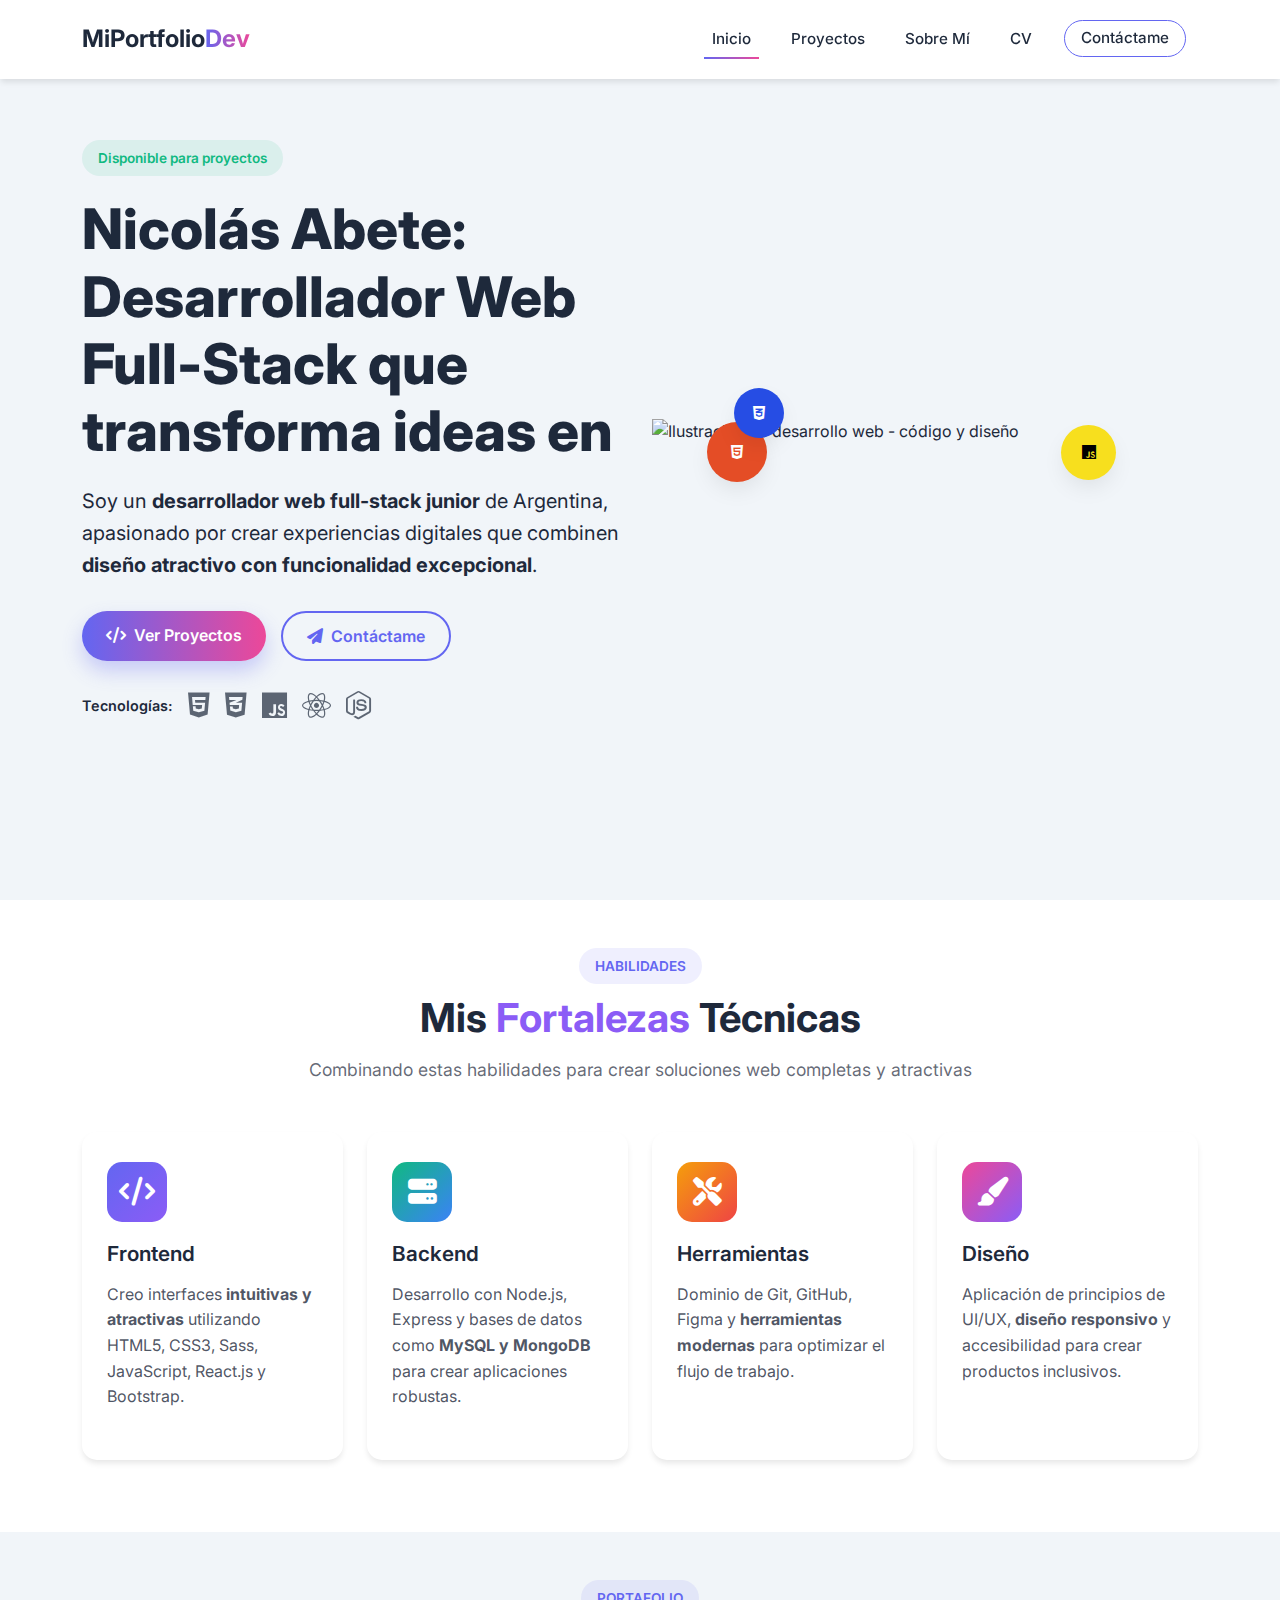
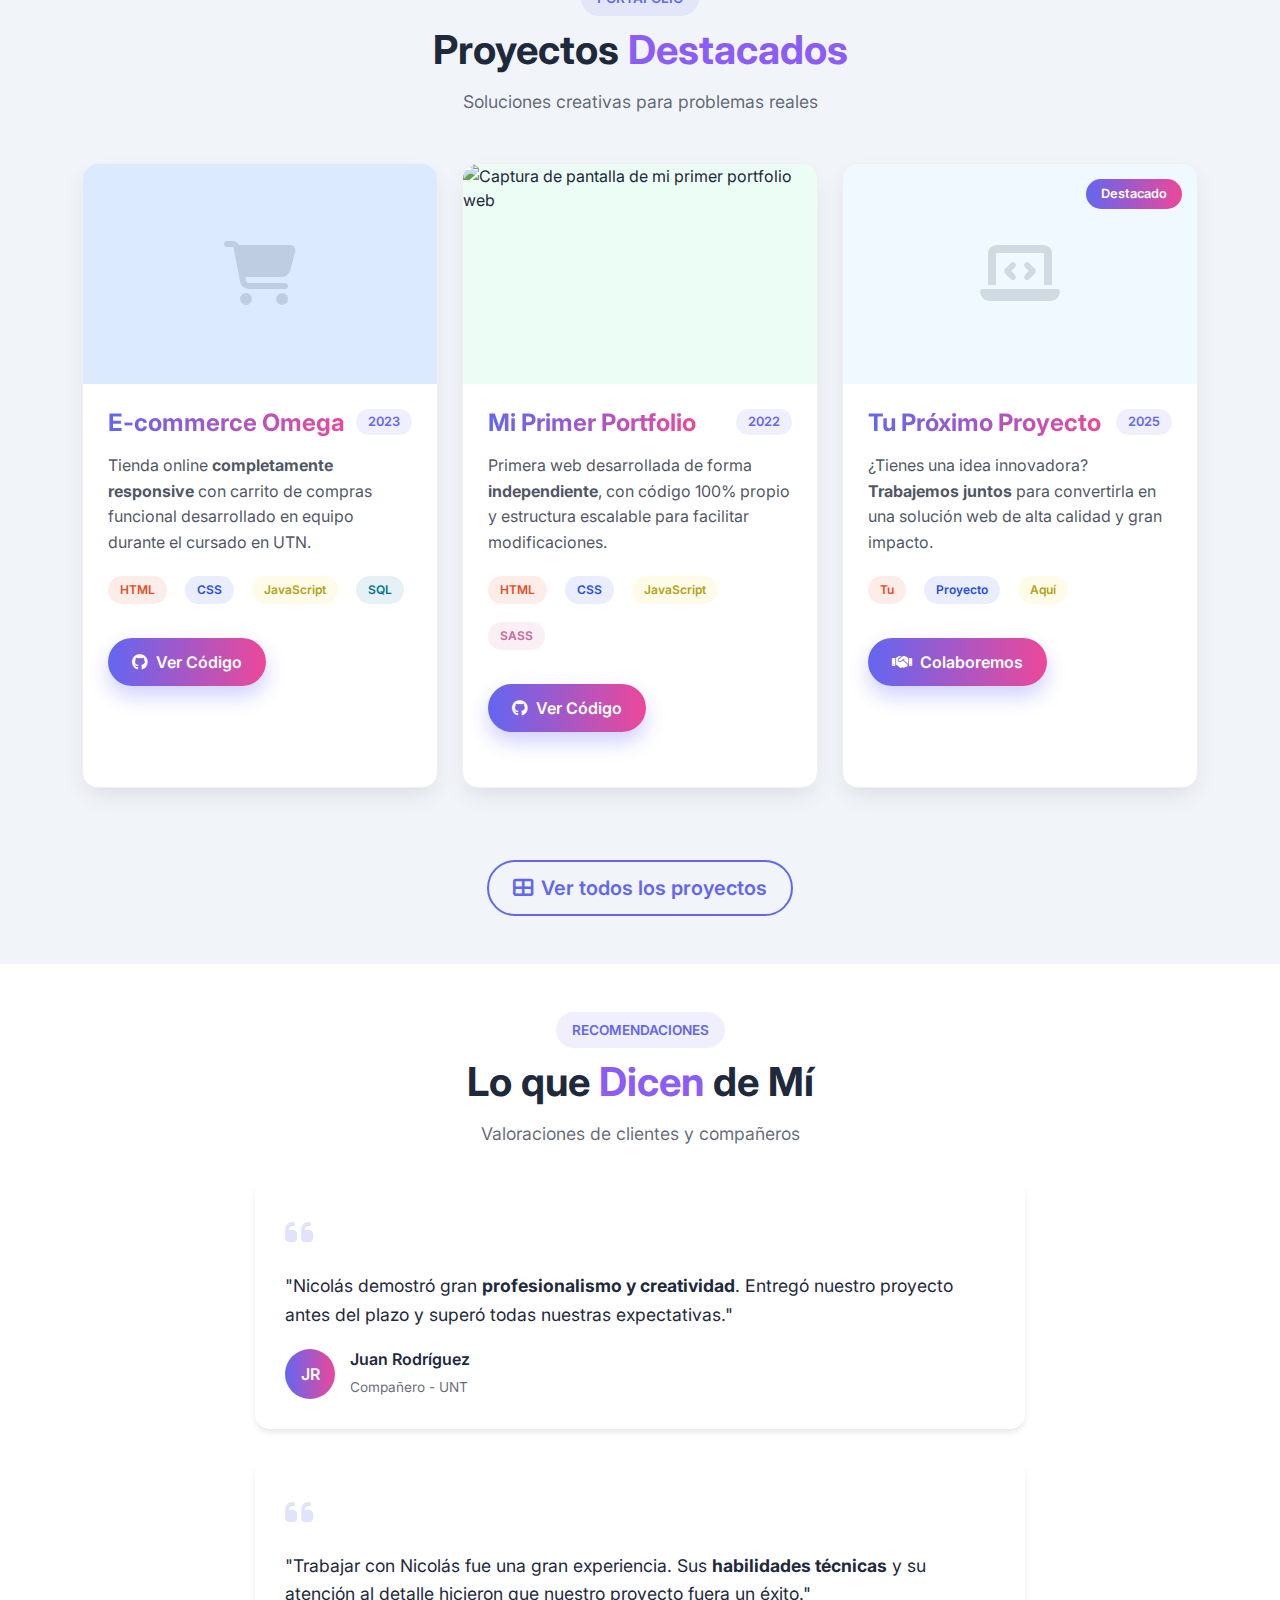
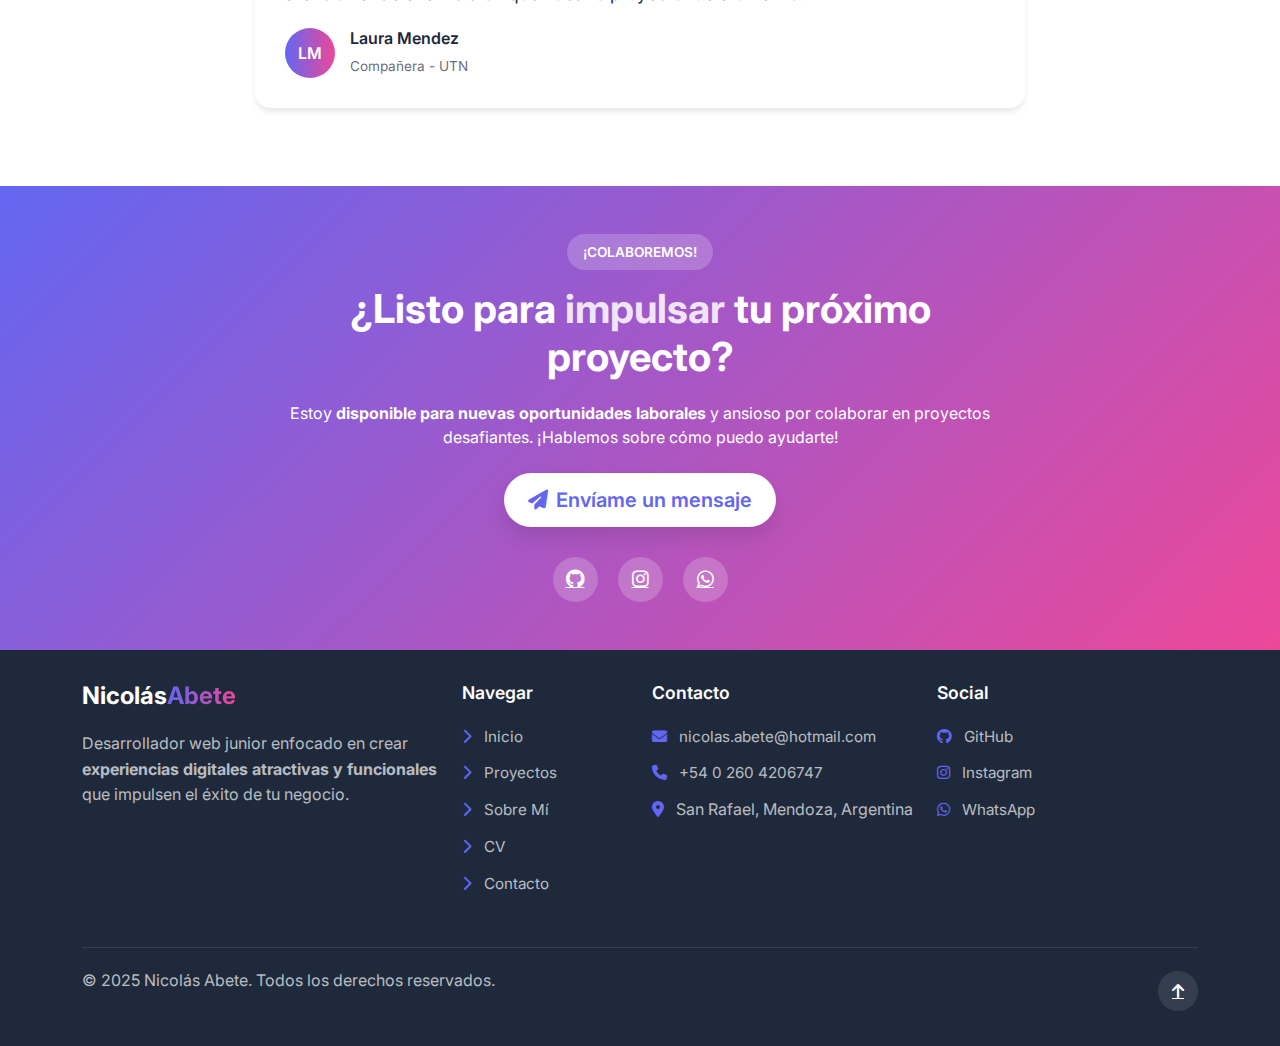
==== commit dd7c2ec5: "optimice el posicionamiento SEO de mi index" ====
--- a/index.html
+++ b/index.html
@@ -3,34 +3,86 @@
 <head>
     <meta charset="UTF-8">
     <meta name="viewport" content="width=device-width, initial-scale=1.0">
-    <meta name="description" content="Portfolio profesional de Nicolas Abete - Desarrollador Web Junior especializado en crear experiencias web atractivas y funcionales">
-    <title>Nicolás Abete | Desarrollador Web</title>
+    
+    <!-- Meta tags SEO mejorados -->
+    <meta name="description" content="Portfolio profesional de Nicolás Abete - Desarrollador Web Full-Stack Junior especializado en HTML, CSS, JavaScript, React y Node.js. Proyectos web creativos y funcionales en San Rafael, Mendoza.">
+    <meta name="keywords" content="Desarrollador web, frontend, backend, full-stack, HTML5, CSS3, JavaScript, React, Node.js, San Rafael, Mendoza, portfolio, Nicolás Abete">
+    <meta name="author" content="Nicolás Abete">
+    <meta name="robots" content="index, follow">
+    <meta property="og:title" content="Nicolás Abete | Desarrollador Web Full-Stack Junior">
+    <meta property="og:description" content="Portfolio profesional de Nicolás Abete - Desarrollador Web Full-Stack Junior especializado en crear experiencias web atractivas y funcionales">
+    <meta property="og:image" content="./img/img-code.png">
+    <meta property="og:url" content="https://nicolasabete.com.ar">
+    <meta property="og:type" content="website">
+    <meta name="twitter:card" content="summary_large_image">
+    <meta name="twitter:title" content="Nicolás Abete | Desarrollador Web Full-Stack Junior">
+    <meta name="twitter:description" content="Portfolio profesional de Nicolás Abete - Desarrollador Web Full-Stack Junior en San Rafael, Mendoza">
+    
+    <title>Nicolás Abete | Desarrollador Web Full-Stack Junior en San Rafael</title>
+    
     <!-- Bootstrap CSS -->
     <link href="https://cdnjs.cloudflare.com/ajax/libs/bootstrap/5.3.0/css/bootstrap.min.css" rel="stylesheet">
     <!-- Font Awesome -->
     <link href="https://cdnjs.cloudflare.com/ajax/libs/font-awesome/6.4.0/css/all.min.css" rel="stylesheet">
-    <!-- Google Fonts -->
+    <!-- Google Fonts - Preload para optimizar -->
+    <link rel="preconnect" href="https://fonts.googleapis.com">
+    <link rel="preconnect" href="https://fonts.gstatic.com" crossorigin>
     <link href="https://fonts.googleapis.com/css2?family=Inter:wght@300;400;500;600;700;800&display=swap" rel="stylesheet">
-    <!-- CSS principal -->
+    <!-- CSS principal con atributo preload -->
+    <link rel="preload" href="./estilos/style.css" as="style">
     <link rel="stylesheet" href="./estilos/style.css">
-    <!-- Favicon -->
+    <!-- Favicon y compatibilidad -->
     <link rel="icon" href="favicon.ico" type="image/x-icon">
+    <link rel="apple-touch-icon" sizes="180x180" href="apple-touch-icon.png">
+    <link rel="canonical" href="https://nicolasabete.com.ar">
+    
+    <!-- Datos estructurados (Schema.org) para SEO -->
+    <script type="application/ld+json">
+    {
+        "@context": "https://schema.org",
+        "@type": "Person",
+        "name": "Nicolás Abete",
+        "url": "https://nicolasabete.com.ar",
+        "jobTitle": "Desarrollador Web Full-Stack Junior",
+        "sameAs": [
+        "https://github.com/NicolasAbete",
+        "https://www.instagram.com/nicoabete_/"
+        ],
+        "address": {
+        "@type": "PostalAddress",
+        "addressLocality": "San Rafael",
+        "addressRegion": "Mendoza",
+        "addressCountry": "Argentina"
+        },
+        "contactPoint": {
+        "@type": "ContactPoint",
+        "telephone": "+54-0-260-4206747",
+        "email": "nicolas.abete@hotmail.com",
+        "contactType": "Professional"
+        },
+        "worksFor": {
+        "@type": "Organization",
+        "name": "Freelance"
+        }
+    }
+    </script>
 </head>
 
 <body>
-    <!-- Navbar mejorado con efecto de glassmorphism -->
-    <nav class="navbar navbar-expand-lg navbar-light fixed-top">
-        <div class="container">
-            <a class="navbar-brand" href="index.html">
-                <span class="brand-text">Nicolás</span><span class="brand-highlight">Abete</span>
+    <!-- Navbar mejorado con efecto de glassmorphism y atributos ARIA -->
+    <nav class="navbar navbar-expand-lg navbar-light fixed-top" aria-label="Navegación principal">
+        <div class="container">
+            <a class="navbar-brand" href="index.html" aria-label="Inicio">
+                <span class="brand-text">MiPortfolio</span><span class="brand-highlight">Dev</span>
             </a>
-            <button class="navbar-toggler" type="button" data-bs-toggle="collapse" data-bs-target="#navbarNav" aria-controls="navbarNav" aria-expanded="false" aria-label="Toggle navigation">
+            <button class="navbar-toggler" type="button" data-bs-toggle="collapse" data-bs-target="#navbarNav" 
+                    aria-controls="navbarNav" aria-expanded="false" aria-label="Alternar navegación">
                 <span class="navbar-toggler-icon"></span>
             </button>
             <div class="collapse navbar-collapse" id="navbarNav">
                 <ul class="navbar-nav ms-auto">
                     <li class="nav-item">
-                        <a class="nav-link active" href="./index.html">Inicio</a>
+                        <a class="nav-link active" href="./index.html" aria-current="page">Inicio</a>
                     </li>
                     <li class="nav-item">
                         <a class="nav-link" href="./pages/proyectos.html">Proyectos</a>
@@ -49,10 +101,10 @@
         </div>
     </nav>
 
-    <!-- Hero Section mejorado con animaciones y efectos visuales -->
-    <section class="hero" id="inicio">
+    <!-- Hero Section mejorado con animaciones, efectos visuales y heading H1 optimizado -->
+    <section class="hero" id="inicio" aria-label="Presentación personal">
         <!-- Efecto de burbujas animadas en el fondo -->
-        <ul class="bg-animation">
+        <ul class="bg-animation" aria-hidden="true">
             <li></li>
             <li></li>
             <li></li>
@@ -70,34 +122,34 @@
                     <div class="badge-container">
                         <span class="availability-badge">Disponible para proyectos</span>
                     </div>
-                    <h1>Transformo ideas en <span class="gradient-text typed-text"></span></h1>
-                    <p class="hero-text">Soy un <strong>desarrollador web full-stack junior</strong> apasionado por crear experiencias digitales que combinen <strong>diseño atractivo con funcionalidad excepcional</strong>.</p>
+                    <h1>Nicolás Abete: Desarrollador Web Full-Stack que transforma ideas en <span class="gradient-text typed-text"></span></h1>
+                    <p class="hero-text">Soy un <strong>desarrollador web full-stack junior</strong> de Argentina, apasionado por crear experiencias digitales que combinen <strong>diseño atractivo con funcionalidad excepcional</strong>.</p>
                     <div class="d-flex flex-wrap hero-buttons">
                         <a href="./pages/proyectos.html" class="btn btn-primary">
-                            <i class="fas fa-code me-2"></i>Ver Proyectos
+                            <i class="fas fa-code me-2" aria-hidden="true"></i>Ver Proyectos
                         </a>
                         <a href="./pages/contacto.html" class="btn btn-outline">
-                            <i class="fas fa-paper-plane me-2"></i>Contáctame
+                            <i class="fas fa-paper-plane me-2" aria-hidden="true"></i>Contáctame
                         </a>
                     </div>
                     <div class="tech-stack">
                         <span>Tecnologías:</span>
                         <div class="tech-icons">
-                            <i class="fab fa-html5" title="HTML5"></i>
-                            <i class="fab fa-css3-alt" title="CSS3"></i>
-                            <i class="fab fa-js" title="JavaScript"></i>
-                            <i class="fab fa-react" title="React"></i>
-                            <i class="fab fa-node-js" title="Node.js"></i>
+                            <i class="fab fa-html5" title="HTML5" aria-label="HTML5"></i>
+                            <i class="fab fa-css3-alt" title="CSS3" aria-label="CSS3"></i>
+                            <i class="fab fa-js" title="JavaScript" aria-label="JavaScript"></i>
+                            <i class="fab fa-react" title="React" aria-label="React"></i>
+                            <i class="fab fa-node-js" title="Node.js" aria-label="Node.js"></i>
                         </div>
                     </div>
                 </div>
                 <div class="col-lg-6">
                     <div class="hero-image">
-                        <img src="./img/img-code.png" alt="Ilustración de desarrollo web" class="img-fluid">
+                        <img src="./img/img-code.png" alt="Ilustración de desarrollo web - código y diseño" class="img-fluid" width="600" height="400">
                         <!-- Elementos decorativos -->
-                        <div class="floating-element html-tag"><i class="fab fa-html5"></i></div>
-                        <div class="floating-element css-tag"><i class="fab fa-css3-alt"></i></div>
-                        <div class="floating-element js-tag"><i class="fab fa-js"></i></div>
+                        <div class="floating-element html-tag" aria-hidden="true"><i class="fab fa-html5"></i></div>
+                        <div class="floating-element css-tag" aria-hidden="true"><i class="fab fa-css3-alt"></i></div>
+                        <div class="floating-element js-tag" aria-hidden="true"><i class="fab fa-js"></i></div>
                     </div>
                 </div>
             </div>
@@ -105,18 +157,18 @@
     </section>
 
     <!-- Skills Section mejorado con indicadores de niveles y animaciones -->
-    <section class="skills" id="habilidades">
+    <section class="skills" id="habilidades" aria-labelledby="skills-heading">
         <div class="container">
             <div class="section-header">
                 <span class="section-badge">HABILIDADES</span>
-                <h2 class="section-title">Mis <span class="highlight-text">Fortalezas</span> Técnicas</h2>
+                <h2 class="section-title" id="skills-heading">Mis <span class="highlight-text">Fortalezas</span> Técnicas</h2>
                 <p class="section-subtitle">Combinando estas habilidades para crear soluciones web completas y atractivas</p>
             </div>
             <div class="row mt-5">
                 <div class="col-md-6 col-lg-3 mb-4">
                     <div class="skill-card" data-aos="fade-up">
                         <div class="skill-icon frontend">
-                            <i class="fas fa-code"></i>
+                            <i class="fas fa-code" aria-hidden="true"></i>
                         </div>
                         <h3>Frontend</h3>
                         <p>Creo interfaces <strong>intuitivas y atractivas</strong> utilizando HTML5, CSS3, Sass, JavaScript, React.js y Bootstrap.</p>
@@ -125,7 +177,7 @@
                 <div class="col-md-6 col-lg-3 mb-4">
                     <div class="skill-card" data-aos="fade-up" data-aos-delay="100">
                         <div class="skill-icon backend">
-                            <i class="fas fa-server"></i>
+                            <i class="fas fa-server" aria-hidden="true"></i>
                         </div>
                         <h3>Backend</h3>
                         <p>Desarrollo con Node.js, Express y bases de datos como <strong>MySQL y MongoDB</strong> para crear aplicaciones robustas.</p>
@@ -134,7 +186,7 @@
                 <div class="col-md-6 col-lg-3 mb-4">
                     <div class="skill-card" data-aos="fade-up" data-aos-delay="200">
                         <div class="skill-icon tools">
-                            <i class="fas fa-tools"></i>
+                            <i class="fas fa-tools" aria-hidden="true"></i>
                         </div>
                         <h3>Herramientas</h3>
                         <p>Dominio de Git, GitHub, Figma y <strong>herramientas modernas</strong> para optimizar el flujo de trabajo.</p>
@@ -143,7 +195,7 @@
                 <div class="col-md-6 col-lg-3 mb-4">
                     <div class="skill-card" data-aos="fade-up" data-aos-delay="300">
                         <div class="skill-icon design">
-                            <i class="fas fa-paint-brush"></i>
+                            <i class="fas fa-paint-brush" aria-hidden="true"></i>
                         </div>
                         <h3>Diseño</h3>
                         <p>Aplicación de principios de UI/UX, <strong>diseño responsivo</strong> y accesibilidad para crear productos inclusivos.</p>
@@ -153,12 +205,12 @@
         </div>
     </section>
 
-    <!-- Projects Preview mejorado con mejor presentación y efectos hover -->
-    <section class="projects-preview" id="proyectos">
+    <!-- Projects Preview mejorado con mejor presentación, efectos hover y atributos SEO -->
+    <section class="projects-preview" id="proyectos" aria-labelledby="projects-heading">
         <div class="container">
             <div class="section-header">
                 <span class="section-badge">PORTAFOLIO</span>
-                <h2 class="section-title">Proyectos <span class="highlight-text">Destacados</span></h2>
+                <h2 class="section-title" id="projects-heading">Proyectos <span class="highlight-text">Destacados</span></h2>
                 <p class="section-subtitle">Soluciones creativas para problemas reales</p>
             </div>
             <div class="row mt-5">
@@ -167,11 +219,11 @@
                     <div class="project-card" data-aos="fade-up">
                         <div class="project-image" style="background-color: #dbeafe;">
                             <div class="project-icon">
-                                <i class="fas fa-shopping-cart"></i>
+                                <i class="fas fa-shopping-cart" aria-hidden="true"></i>
                             </div>
                             <div class="project-overlay">
-                                <a href="https://github.com/CodeSystem2022/Grupo-Omega-4to-semestre" target="_blank" class="overlay-link">
-                                    <i class="fas fa-external-link-alt"></i>
+                                <a href="https://github.com/CodeSystem2022/Grupo-Omega-4to-semestre" target="_blank" rel="noopener" class="overlay-link" aria-label="Ver proyecto E-commerce Omega">
+                                    <i class="fas fa-external-link-alt" aria-hidden="true"></i>
                                 </a>
                             </div>
                         </div>
@@ -187,8 +239,8 @@
                                 <span class="project-tag tag-js">JavaScript</span>
                                 <span class="project-tag tag-sql">SQL</span>
                             </div>
-                            <a href="https://github.com/CodeSystem2022/Grupo-Omega-4to-semestre" target="_blank" class="btn btn-primary mt-3">
-                                <i class="fab fa-github me-2"></i>Ver Código
+                            <a href="https://github.com/CodeSystem2022/Grupo-Omega-4to-semestre" target="_blank" rel="noopener" class="btn btn-primary mt-3">
+                                <i class="fab fa-github me-2" aria-hidden="true"></i>Ver Código
                             </a>
                         </div>
                     </div>
@@ -197,10 +249,10 @@
                 <div class="col-md-6 col-lg-4 mb-4">
                     <div class="project-card" data-aos="fade-up" data-aos-delay="100">
                         <div class="project-image" style="background-color: #ecfdf5;">
-                            <img src="./img/old-portfolio.png" alt="Imagen de mi primer portfolio" class="project-thumbnail">
+                            <img src="./img/old-portfolio.png" alt="Captura de pantalla de mi primer portfolio web" class="project-thumbnail" width="400" height="300">
                             <div class="project-overlay">
-                                <a href="https://github.com/NicolasAbete/Proyecto-Pagina-Web-Portfolio" target="_blank" class="overlay-link">
-                                    <i class="fas fa-external-link-alt"></i>
+                                <a href="https://github.com/NicolasAbete/Proyecto-Pagina-Web-Portfolio" target="_blank" rel="noopener" class="overlay-link" aria-label="Ver proyecto Mi Primer Portfolio">
+                                    <i class="fas fa-external-link-alt" aria-hidden="true"></i>
                                 </a>
                             </div>
                         </div>
@@ -216,8 +268,8 @@
                                 <span class="project-tag tag-js">JavaScript</span>
                                 <span class="project-tag tag-sass">SASS</span>
                             </div>
-                            <a href="https://github.com/NicolasAbete/Proyecto-Pagina-Web-Portfolio" target="_blank" class="btn btn-primary mt-3">
-                                <i class="fab fa-github me-2"></i>Ver Código
+                            <a href="https://github.com/NicolasAbete/Proyecto-Pagina-Web-Portfolio" target="_blank" rel="noopener" class="btn btn-primary mt-3">
+                                <i class="fab fa-github me-2" aria-hidden="true"></i>Ver Código
                             </a>
                         </div>
                     </div>
@@ -228,7 +280,7 @@
                         <div class="featured-badge">Destacado</div>
                         <div class="project-image" style="background-color: #f0f9ff;">
                             <div class="project-icon">
-                                <i class="fas fa-laptop-code"></i>
+                                <i class="fas fa-laptop-code" aria-hidden="true"></i>
                             </div>
                             <div class="project-overlay">
                                 <span class="overlay-text">¡Tu proyecto aquí!</span>
@@ -246,7 +298,7 @@
                                 <span class="project-tag tag-js">Aquí</span>
                             </div>
                             <a href="./pages/contacto.html" class="btn btn-primary mt-3 pulse-btn">
-                                <i class="fas fa-handshake me-2"></i>Colaboremos
+                                <i class="fas fa-handshake me-2" aria-hidden="true"></i>Colaboremos
                             </a>
                         </div>
                     </div>
@@ -254,24 +306,24 @@
             </div>
             <div class="text-center mt-5">
                 <a href="./pages/proyectos.html" class="btn btn-outline btn-lg">
-                    <i class="fas fa-th-large me-2"></i>Ver todos los proyectos
+                    <i class="fas fa-th-large me-2" aria-hidden="true"></i>Ver todos los proyectos
                 </a>
             </div>
         </div>
     </section>
 
-    <!-- Nueva sección: Testimonios -->
-    <section class="testimonials">
+    <!-- Testimonios con mejoras semánticas y atributos SEO -->
+    <section class="testimonials" aria-labelledby="testimonials-heading">
         <div class="container">
             <div class="section-header">
                 <span class="section-badge">RECOMENDACIONES</span>
-                <h2 class="section-title">Lo que <span class="highlight-text">Dicen</span> de Mí</h2>
+                <h2 class="section-title" id="testimonials-heading">Lo que <span class="highlight-text">Dicen</span> de Mí</h2>
                 <p class="section-subtitle">Valoraciones de clientes y compañeros</p>
             </div>
             <div class="testimonial-slider">
                 <div class="testimonial-card">
                     <div class="testimonial-content">
-                        <div class="quote-icon"><i class="fas fa-quote-left"></i></div>
+                        <div class="quote-icon" aria-hidden="true"><i class="fas fa-quote-left"></i></div>
                         <p>"Nicolás demostró gran <strong>profesionalismo y creatividad</strong>. Entregó nuestro proyecto antes del plazo y superó todas nuestras expectativas."</p>
                     </div>
                     <div class="testimonial-author">
@@ -286,7 +338,7 @@
                 </div>
                 <div class="testimonial-card">
                     <div class="testimonial-content">
-                        <div class="quote-icon"><i class="fas fa-quote-left"></i></div>
+                        <div class="quote-icon" aria-hidden="true"><i class="fas fa-quote-left"></i></div>
                         <p>"Trabajar con Nicolás fue una gran experiencia. Sus <strong>habilidades técnicas</strong> y su atención al detalle hicieron que nuestro proyecto fuera un éxito."</p>
                     </div>
                     <div class="testimonial-author">
@@ -303,26 +355,26 @@
         </div>
     </section>
 
-    <!-- Contact Preview mejorado con más llamados a la acción -->
-    <section class="contact-preview" id="contacto">
+    <!-- Contact Preview mejorado con más llamados a la acción y atributos semánticos -->
+    <section class="contact-preview" id="contacto" aria-labelledby="contact-heading">
         <div class="container">
             <div class="row">
                 <div class="col-lg-8 mx-auto text-center">
                     <span class="contact-badge">¡COLABOREMOS!</span>
-                    <h2>¿Listo para <span class="highlight-text-light">impulsar</span> tu próximo proyecto?</h2>
+                    <h2 id="contact-heading">¿Listo para <span class="highlight-text-light">impulsar</span> tu próximo proyecto?</h2>
                     <p class="mb-4">Estoy <strong>disponible para nuevas oportunidades laborales</strong> y ansioso por colaborar en proyectos desafiantes. ¡Hablemos sobre cómo puedo ayudarte!</p>
                     <a href="./pages/contacto.html" class="btn btn-light btn-lg">
-                        <i class="fas fa-paper-plane me-2"></i>Envíame un mensaje
+                        <i class="fas fa-paper-plane me-2" aria-hidden="true"></i>Envíame un mensaje
                     </a>
                     <div class="social-links">
-                        <a href="https://github.com/NicolasAbete" target="_blank" aria-label="GitHub">
-                            <i class="fab fa-github"></i>
+                        <a href="https://github.com/NicolasAbete" target="_blank" rel="noopener" aria-label="GitHub">
+                            <i class="fab fa-github" aria-hidden="true"></i>
                         </a>
-                        <a href="https://www.instagram.com/nicoabete_/" target="_blank" aria-label="Instagram">
-                            <i class="fab fa-instagram"></i>
+                        <a href="https://www.instagram.com/nicoabete_/" target="_blank" rel="noopener" aria-label="Instagram">
+                            <i class="fab fa-instagram" aria-hidden="true"></i>
                         </a>
-                        <a href="https://wa.link/ya1z1n" target="_blank" aria-label="WhatsApp">
-                            <i class="fab fa-whatsapp"></i>
+                        <a href="https://wa.link/ya1z1n" target="_blank" rel="noopener" aria-label="WhatsApp">
+                            <i class="fab fa-whatsapp" aria-hidden="true"></i>
                         </a>
                     </div>
                 </div>
@@ -330,7 +382,7 @@
         </div>
     </section>
 
-    <!-- Footer mejorado con mejor estructura y accesibilidad -->
+    <!-- Footer mejorado con mejor estructura, accesibilidad y microdatos -->
     <footer>
         <div class="container">
             <div class="row">
@@ -341,47 +393,47 @@
                 <div class="col-md-2 mb-4 mb-md-0 footer-links">
                     <h5>Navegar</h5>
                     <ul>
-                        <li><a href="./index.html"><i class="fas fa-chevron-right"></i> Inicio</a></li>
-                        <li><a href="./pages/proyectos.html"><i class="fas fa-chevron-right"></i> Proyectos</a></li>
-                        <li><a href="./pages/sobreMi.html"><i class="fas fa-chevron-right"></i> Sobre Mí</a></li>
-                        <li><a href="./pages/cv.html"><i class="fas fa-chevron-right"></i> CV</a></li>
-                        <li><a href="./pages/contacto.html"><i class="fas fa-chevron-right"></i> Contacto</a></li>
+                        <li><a href="./index.html"><i class="fas fa-chevron-right" aria-hidden="true"></i> Inicio</a></li>
+                        <li><a href="./pages/proyectos.html"><i class="fas fa-chevron-right" aria-hidden="true"></i> Proyectos</a></li>
+                        <li><a href="./pages/sobreMi.html"><i class="fas fa-chevron-right" aria-hidden="true"></i> Sobre Mí</a></li>
+                        <li><a href="./pages/cv.html"><i class="fas fa-chevron-right" aria-hidden="true"></i> CV</a></li>
+                        <li><a href="./pages/contacto.html"><i class="fas fa-chevron-right" aria-hidden="true"></i> Contacto</a></li>
                     </ul>
                 </div>
                 <div class="col-md-3 mb-4 mb-md-0 footer-links">
                     <h5>Contacto</h5>
                     <ul>
-                        <li><a href="mailto:nicolas.abete@hotmail.com"><i class="fas fa-envelope me-2"></i> nicolas.abete@hotmail.com</a></li>
-                        <li><a href="tel:+5402604206747"><i class="fas fa-phone me-2"></i> +54 0 260 4206747</a></li>
-                        <li><address><i class="fas fa-map-marker-alt me-2"></i> San Rafael, Mendoza, Argentina</address></li>
+                        <li><a href="mailto:nicolas.abete@hotmail.com"><i class="fas fa-envelope me-2" aria-hidden="true"></i> nicolas.abete@hotmail.com</a></li>
+                        <li><a href="tel:+5402604206747"><i class="fas fa-phone me-2" aria-hidden="true"></i> +54 0 260 4206747</a></li>
+                        <li><address><i class="fas fa-map-marker-alt me-2" aria-hidden="true"></i> San Rafael, Mendoza, Argentina</address></li>
                     </ul>
                 </div>
                 <div class="col-md-3 footer-links">
                     <h5>Social</h5>
                     <ul>
-                        <li><a href="https://github.com/NicolasAbete" target="_blank"><i class="fab fa-github me-2"></i> GitHub</a></li>
-                        <li><a href="https://www.instagram.com/nicoabete_/" target="_blank"><i class="fab fa-instagram me-2"></i> Instagram</a></li>
-                        <li><a href="https://wa.link/ya1z1n" target="_blank"><i class="fab fa-whatsapp me-2"></i> WhatsApp</a></li>
+                        <li><a href="https://github.com/NicolasAbete" target="_blank" rel="noopener"><i class="fab fa-github me-2" aria-hidden="true"></i> GitHub</a></li>
+                        <li><a href="https://www.instagram.com/nicoabete_/" target="_blank" rel="noopener"><i class="fab fa-instagram me-2" aria-hidden="true"></i> Instagram</a></li>
+                        <li><a href="https://wa.link/ya1z1n" target="_blank" rel="noopener"><i class="fab fa-whatsapp me-2" aria-hidden="true"></i> WhatsApp</a></li>
                     </ul>
                 </div>
             </div>
             <div class="copyright">
                 <p>&copy; 2025 Nicolás Abete. Todos los derechos reservados.</p>
                 <div class="scroll-top">
-                    <a href="#inicio" aria-label="Volver arriba"><i class="fas fa-arrow-up"></i></a>
+                    <a href="#inicio" aria-label="Volver arriba"><i class="fas fa-arrow-up" aria-hidden="true"></i></a>
                 </div>
             </div>
         </div>
     </footer>
 
     <!-- Bootstrap Bundle with Popper -->
-    <script src="https://cdnjs.cloudflare.com/ajax/libs/bootstrap/5.3.0/js/bootstrap.bundle.min.js"></script>
+    <script src="https://cdnjs.cloudflare.com/ajax/libs/bootstrap/5.3.0/js/bootstrap.bundle.min.js" defer></script>
     <!-- Typed.js para animación de texto -->
-    <script src="https://cdnjs.cloudflare.com/ajax/libs/typed.js/2.0.12/typed.min.js"></script>
+    <script src="https://cdnjs.cloudflare.com/ajax/libs/typed.js/2.0.12/typed.min.js" defer></script>
     
-    <!-- JavaScript principal -->
+    <!-- JavaScript principal optimizado -->
     <script>
-        // Activar animación de texto con Typed.js
+        // Carga diferida de scripts
         document.addEventListener('DOMContentLoaded', function() {
             // Inicializar Typed.js
             const typed = new Typed('.typed-text', {
@@ -392,17 +444,17 @@
                 loop: true
             });
             
-            // Efecto navbar al hacer scroll
+            // Efecto navbar al hacer scroll - optimizado
+            const navbar = document.querySelector('.navbar');
             window.addEventListener('scroll', function() {
-                const navbar = document.querySelector('.navbar');
                 if (window.scrollY > 50) {
                     navbar.classList.add('navbar-scrolled');
                 } else {
                     navbar.classList.remove('navbar-scrolled');
                 }
-            });
+            }, { passive: true });
             
-            // Scroll suave para los enlaces internos
+            // Scroll suave para los enlaces internos - optimizado para rendimiento
             document.querySelectorAll('a[href^="#"]').forEach(anchor => {
                 anchor.addEventListener('click', function(e) {
                     e.preventDefault();
@@ -420,23 +472,45 @@
                 });
             });
             
-            // Simple control de slider para testimonios
+            // Control de slider para testimonios - optimizado
             const testimonialCards = document.querySelectorAll('.testimonial-card');
-            let currentTestimonial = 0;
             
-            // Solo inicializar si hay testimonios en la página
             if(testimonialCards.length > 1) {
+                let currentTestimonial = 0;
+                
                 // Ocultar todos menos el primero
                 testimonialCards.forEach((card, index) => {
                     if(index !== 0) card.style.display = 'none';
                 });
                 
-                // Cambiar testimonio cada 5 segundos
-                setInterval(() => {
+                // Cambiar testimonio cada 5 segundos con mejor rendimiento
+                const rotateTestimonials = () => {
                     testimonialCards[currentTestimonial].style.display = 'none';
                     currentTestimonial = (currentTestimonial + 1) % testimonialCards.length;
                     testimonialCards[currentTestimonial].style.display = 'block';
-                }, 5000);
+                };
+                
+                setInterval(rotateTestimonials, 5000);
+            }
+            
+            // Añadir lazy loading a imágenes que están fuera de la vista inicial
+            const lazyImages = document.querySelectorAll('img.project-thumbnail');
+            if ('IntersectionObserver' in window) {
+                const imageObserver = new IntersectionObserver((entries, observer) => {
+                    entries.forEach(entry => {
+                        if (entry.isIntersecting) {
+                            const image = entry.target;
+                            image.src = image.dataset.src;
+                            imageObserver.unobserve(image);
+                        }
+                    });
+                });
+                
+                lazyImages.forEach(img => {
+                    img.dataset.src = img.src;
+                    img.src = '[data-uri]';
+                    imageObserver.observe(img);
+                });
             }
         });
     </script>
--- a/estilos/style.css
+++ b/estilos/style.css
@@ -1,1280 +1,1899 @@
+@charset "UTF-8";
 :root {
-    --primary-color: #6366f1;
-    --secondary-color: #ec4899;
-    --dark-color: #1e293b;
-    --light-color: #f8fafc;
-    --highlight-color: #8b5cf6;
+  --primary-color: #6366f1;
+  --secondary-color: #ec4899;
+  --dark-color: #1e293b;
+  --light-color: #f8fafc;
+  --highlight-color: #8b5cf6;
+  --success-color: #10b981;
+  --warning-color: #f59e0b;
+  --error-color: #ef4444;
+  --bg-light: #f1f5f9;
+  --bg-white: #ffffff;
+  --shadow-sm: 0 4px 6px -1px rgba(0, 0, 0, 0.1);
+  --shadow-md: 0 10px 25px -5px rgba(0, 0, 0, 0.1);
+  --shadow-lg: 0 20px 30px -10px rgba(0, 0, 0, 0.15);
+  --transition-fast: all 0.3s ease;
+  --transition-medium: all 0.5s ease;
+  --space-1: 0.25rem;
+  --space-2: 0.5rem;
+  --space-3: 1rem;
+  --space-4: 1.5rem;
+  --space-5: 2rem;
+  --space-6: 3rem;
 }
 
 body {
-    font-family: 'Inter', sans-serif;
-    color: var(--dark-color);
-    background-color: #f1f5f9;
-    position: relative;
-}
-
-/* Navbar */
+  font-family: "Inter", sans-serif;
+  color: var(--dark-color);
+  background-color: var(--bg-light);
+  position: relative;
+  overflow-x: hidden;
+  scroll-behavior: smooth;
+}
+
 .navbar {
-    background-color: rgba(255, 255, 255, 0.95);
-    box-shadow: 0 4px 6px -1px rgba(0, 0, 0, 0.1);
-    transition: all 0.3s ease;
-}
-
+  background-color: rgba(255, 255, 255, 0.95);
+  box-shadow: var(--shadow-sm);
+  transition: var(--transition-fast);
+  padding: 20px 0;
+}
+.navbar-scrolled {
+  padding: 10px 0;
+  background-color: rgba(255, 255, 255, 0.98);
+  box-shadow: var(--shadow-md);
+}
 .navbar-brand {
-    font-weight: 700;
+  font-weight: 700;
+  font-size: 1.5rem;
+  line-height: 1;
+}
+
+.brand-text {
+  color: var(--dark-color);
+}
+.brand-highlight {
+  background: linear-gradient(90deg, var(--primary-color), var(--secondary-color));
+  background-clip: text;
+  -webkit-background-clip: text;
+  -webkit-text-fill-color: transparent;
+}
+.brand-footer {
+  font-weight: 700;
+  font-size: 1.5rem;
+  margin-bottom: 20px;
+  color: white;
+}
+.brand-footer span {
+  background: linear-gradient(90deg, var(--primary-color), var(--secondary-color));
+  background-clip: text;
+  -webkit-background-clip: text;
+  -webkit-text-fill-color: transparent;
+}
+
+.nav-link {
+  font-weight: 500;
+  color: var(--dark-color) !important;
+  transition: var(--transition-fast);
+  margin: 0 12px;
+  position: relative;
+  font-size: 0.95rem;
+}
+.nav-link:after {
+  content: "";
+  position: absolute;
+  width: 0;
+  height: 2px;
+  bottom: 0;
+  left: 0;
+  background: linear-gradient(90deg, var(--primary-color), var(--secondary-color));
+  transition: var(--transition-fast);
+}
+.nav-link:hover:after, .nav-link.active:after {
+  width: 100%;
+}
+
+.contact-highlight {
+  border: 1px solid var(--primary-color);
+  border-radius: 20px;
+  padding: 6px 16px !important;
+}
+.contact-highlight:hover {
+  background: linear-gradient(90deg, var(--primary-color), var(--secondary-color));
+  color: white !important;
+  border-color: transparent;
+}
+.contact-highlight:after {
+  display: none !important;
+}
+
+.hero {
+  min-height: 100vh;
+  padding-top: 140px;
+  position: relative;
+  overflow: hidden;
+  background-color: var(--bg-light);
+}
+.hero-content {
+  position: relative;
+  z-index: 2;
+}
+.hero h1 {
+  font-size: 3.5rem;
+  font-weight: 800;
+  margin-bottom: 20px;
+  line-height: 1.2;
+}
+.hero-text {
+  font-size: 1.25rem;
+  margin-bottom: 30px;
+  max-width: 600px;
+  line-height: 1.6;
+}
+.hero-buttons {
+  gap: 15px;
+  margin-bottom: 30px;
+}
+.hero-image {
+  position: relative;
+  z-index: 1;
+}
+
+.badge-container {
+  margin-bottom: 20px;
+}
+
+.availability-badge {
+  background-color: rgba(16, 185, 129, 0.1);
+  color: var(--success-color);
+  padding: 8px 16px;
+  border-radius: 50px;
+  font-size: 0.85rem;
+  font-weight: 600;
+  display: inline-block;
+}
+
+.gradient-text {
+  background: linear-gradient(90deg, var(--primary-color), var(--secondary-color));
+  background-clip: text;
+  -webkit-background-clip: text;
+  -webkit-text-fill-color: transparent;
+  display: inline-block;
+}
+
+.btn-primary {
+  background: linear-gradient(90deg, var(--primary-color), var(--secondary-color));
+  border: none;
+  padding: 12px 24px;
+  border-radius: 50px;
+  color: white;
+  font-weight: 600;
+  transition: var(--transition-fast);
+  box-shadow: 0 10px 20px rgba(99, 102, 241, 0.3);
+}
+.btn-primary:hover {
+  transform: translateY(-3px);
+  box-shadow: 0 15px 25px rgba(99, 102, 241, 0.4);
+}
+.btn-outline {
+  background: transparent;
+  border: 2px solid var(--primary-color);
+  color: var(--primary-color);
+  padding: 11px 24px;
+  border-radius: 50px;
+  font-weight: 600;
+  transition: var(--transition-fast);
+}
+.btn-outline:hover {
+  background: linear-gradient(90deg, var(--primary-color), var(--secondary-color));
+  color: white;
+  border-color: transparent;
+  transform: translateY(-3px);
+}
+.btn-light {
+  background-color: white;
+  color: var(--primary-color);
+  padding: 12px 24px;
+  border-radius: 50px;
+  font-weight: 600;
+  transition: var(--transition-fast);
+  box-shadow: 0 10px 20px rgba(0, 0, 0, 0.1);
+  border: none;
+}
+.btn-light:hover {
+  transform: translateY(-3px);
+  box-shadow: 0 15px 25px rgba(0, 0, 0, 0.15);
+  background-color: var(--light-color);
+}
+
+.tech-stack {
+  display: flex;
+  align-items: center;
+  gap: 15px;
+}
+.tech-stack span {
+  font-weight: 600;
+  font-size: 0.9rem;
+}
+
+.tech-icons {
+  display: flex;
+  gap: 15px;
+}
+.tech-icons i {
+  font-size: 1.8rem;
+  transition: var(--transition-fast);
+  color: var(--dark-color);
+  opacity: 0.7;
+}
+.tech-icons i:hover {
+  transform: translateY(-5px);
+  opacity: 1;
+}
+
+.floating-element {
+  position: absolute;
+  border-radius: 50%;
+  display: flex;
+  align-items: center;
+  justify-content: center;
+  box-shadow: var(--shadow-md);
+  animation: float 6s ease-in-out infinite;
+}
+
+.html-tag {
+  top: 20%;
+  left: 10%;
+  width: 60px;
+  height: 60px;
+  background-color: #E44D26;
+  color: white;
+  animation-delay: 0s;
+}
+
+.css-tag {
+  bottom: 20%;
+  left: 15%;
+  width: 50px;
+  height: 50px;
+  background-color: #264DE4;
+  color: white;
+  animation-delay: 1s;
+}
+
+.js-tag {
+  top: 30%;
+  right: 15%;
+  width: 55px;
+  height: 55px;
+  background-color: #F7DF1E;
+  color: black;
+  animation-delay: 2s;
+}
+
+@keyframes float {
+  0% {
+    transform: translateY(0px);
+  }
+  50% {
+    transform: translateY(-20px);
+  }
+  100% {
+    transform: translateY(0px);
+  }
+}
+.bg-animation {
+  position: absolute;
+  top: 0;
+  left: 0;
+  width: 100%;
+  height: 100%;
+  overflow: hidden;
+  z-index: 0;
+}
+.bg-animation li {
+  position: absolute;
+  display: block;
+  list-style: none;
+  width: 20px;
+  height: 20px;
+  background: rgba(99, 102, 241, 0.1);
+  border-radius: 50%;
+  animation: animate 25s linear infinite;
+  bottom: -150px;
+}
+.bg-animation li:nth-child(1) {
+  left: 25%;
+  width: 80px;
+  height: 80px;
+  animation-delay: 0s;
+}
+.bg-animation li:nth-child(2) {
+  left: 10%;
+  width: 20px;
+  height: 20px;
+  animation-delay: 2s;
+  animation-duration: 12s;
+}
+.bg-animation li:nth-child(3) {
+  left: 70%;
+  width: 20px;
+  height: 20px;
+  animation-delay: 4s;
+}
+.bg-animation li:nth-child(4) {
+  left: 40%;
+  width: 60px;
+  height: 60px;
+  animation-delay: 0s;
+  animation-duration: 18s;
+}
+.bg-animation li:nth-child(5) {
+  left: 65%;
+  width: 20px;
+  height: 20px;
+  animation-delay: 0s;
+}
+.bg-animation li:nth-child(6) {
+  left: 75%;
+  width: 110px;
+  height: 110px;
+  animation-delay: 3s;
+}
+.bg-animation li:nth-child(7) {
+  left: 35%;
+  width: 150px;
+  height: 150px;
+  animation-delay: 7s;
+}
+.bg-animation li:nth-child(8) {
+  left: 50%;
+  width: 25px;
+  height: 25px;
+  animation-delay: 15s;
+  animation-duration: 45s;
+}
+.bg-animation li:nth-child(9) {
+  left: 20%;
+  width: 15px;
+  height: 15px;
+  animation-delay: 2s;
+  animation-duration: 35s;
+}
+.bg-animation li:nth-child(10) {
+  left: 85%;
+  width: 150px;
+  height: 150px;
+  animation-delay: 0s;
+  animation-duration: 11s;
+}
+
+@keyframes animate {
+  0% {
+    transform: translateY(0) rotate(0deg);
+    opacity: 1;
+    border-radius: 0;
+  }
+  100% {
+    transform: translateY(-1000px) rotate(720deg);
+    opacity: 0;
+    border-radius: 50%;
+  }
+}
+.skills {
+  padding: var(--space-6) 0;
+  background-color: var(--bg-white);
+}
+
+.section-header {
+  text-align: center;
+  margin-bottom: var(--space-5);
+}
+.section-badge {
+  background-color: rgba(99, 102, 241, 0.1);
+  color: var(--primary-color);
+  padding: 8px 16px;
+  border-radius: 50px;
+  font-size: 0.85rem;
+  font-weight: 600;
+  display: inline-block;
+  margin-bottom: 10px;
+}
+.section-title {
+  font-size: 2.5rem;
+  font-weight: 700;
+  margin-bottom: 15px;
+}
+.section-subtitle {
+  font-size: 1.1rem;
+  color: rgba(30, 41, 59, 0.7);
+  max-width: 700px;
+  margin: 0 auto;
+}
+
+.highlight-text {
+  color: var(--highlight-color);
+}
+.highlight-text-light {
+  color: rgba(255, 255, 255, 0.85);
+  position: relative;
+  display: inline-block;
+}
+.highlight-text-light::after {
+  content: "";
+  position: absolute;
+  bottom: 5px;
+  left: 0;
+  width: 100%;
+  height: 8px;
+  background-color: rgba(255, 255, 255, 0.2);
+  z-index: -1;
+  border-radius: 10px;
+}
+
+.skill-card {
+  background-color: white;
+  border-radius: 15px;
+  padding: 30px 25px;
+  height: 100%;
+  box-shadow: var(--shadow-sm);
+  transition: var(--transition-fast);
+  position: relative;
+  overflow: hidden;
+}
+.skill-card:hover {
+  transform: translateY(-10px);
+  box-shadow: var(--shadow-md);
+}
+.skill-card::before {
+  content: "";
+  position: absolute;
+  top: 0;
+  left: 0;
+  width: 100%;
+  height: 3px;
+  background: linear-gradient(90deg, var(--primary-color), var(--secondary-color));
+  transform: scaleX(0);
+  transform-origin: left;
+  transition: var(--transition-medium);
+}
+.skill-card:hover::before {
+  transform: scaleX(1);
+}
+.skill-card h3 {
+  font-size: 1.3rem;
+  font-weight: 600;
+  margin-bottom: 15px;
+}
+.skill-card p {
+  color: rgba(30, 41, 59, 0.8);
+  margin-bottom: 20px;
+  line-height: 1.6;
+}
+
+.skill-icon {
+  width: 60px;
+  height: 60px;
+  border-radius: 15px;
+  display: flex;
+  align-items: center;
+  justify-content: center;
+  margin-bottom: 20px;
+  font-size: 1.8rem;
+  color: white;
+}
+
+.frontend {
+  background: linear-gradient(135deg, #6366f1, #8b5cf6);
+}
+
+.backend {
+  background: linear-gradient(135deg, #10b981, #3b82f6);
+}
+
+.tools {
+  background: linear-gradient(135deg, #f59e0b, #ef4444);
+}
+
+.design {
+  background: linear-gradient(135deg, #ec4899, #8b5cf6);
+}
+
+.skill-level {
+  display: flex;
+  align-items: center;
+  justify-content: space-between;
+  margin-top: auto;
+}
+.skill-level span {
+  font-size: 0.9rem;
+  font-weight: 600;
+  color: var(--primary-color);
+}
+
+.level-bar {
+  flex: 1;
+  height: 8px;
+  background-color: rgba(99, 102, 241, 0.1);
+  border-radius: 10px;
+  overflow: hidden;
+  margin-right: 15px;
+}
+
+.level-progress {
+  height: 100%;
+  border-radius: 10px;
+  background: linear-gradient(90deg, var(--primary-color), var(--secondary-color));
+  transition: width 1s ease-in-out;
+}
+
+.level-90 {
+  width: 90%;
+}
+
+.level-75 {
+  width: 75%;
+}
+
+.level-85 {
+  width: 85%;
+}
+
+.level-80 {
+  width: 80%;
+}
+
+.projects-preview {
+  padding: var(--space-6) 0;
+  background-color: var(--bg-light);
+}
+
+.project-card {
+  background-color: white;
+  border-radius: 15px;
+  overflow: hidden;
+  box-shadow: var(--shadow-sm);
+  transition: var(--transition-fast);
+  height: 100%;
+  position: relative;
+}
+.project-card:hover {
+  transform: translateY(-10px);
+  box-shadow: var(--shadow-md);
+}
+
+.featured-project {
+  border: 2px solid var(--primary-color);
+}
+.featured-badge {
+  position: absolute;
+  top: 15px;
+  right: 15px;
+  background: linear-gradient(90deg, var(--primary-color), var(--secondary-color));
+  color: white;
+  padding: 5px 15px;
+  border-radius: 30px;
+  font-size: 0.8rem;
+  font-weight: 600;
+  z-index: 2;
+}
+
+.project-image {
+  height: 200px;
+  display: flex;
+  align-items: center;
+  justify-content: center;
+  position: relative;
+  overflow: hidden;
+}
+.project-thumbnail {
+  width: 100%;
+  height: 100%;
+  object-fit: cover;
+}
+.project-icon {
+  font-size: 4rem;
+  color: rgba(30, 41, 59, 0.15);
+}
+.project-overlay {
+  position: absolute;
+  top: 0;
+  left: 0;
+  width: 100%;
+  height: 100%;
+  background: linear-gradient(rgba(99, 102, 241, 0.9), rgba(139, 92, 246, 0.9));
+  display: flex;
+  align-items: center;
+  justify-content: center;
+  opacity: 0;
+  transition: var(--transition-fast);
+}
+.project-card:hover .project-overlay {
+  opacity: 1;
+}
+.project-content {
+  padding: 25px;
+}
+.project-header {
+  display: flex;
+  justify-content: space-between;
+  align-items: center;
+  margin-bottom: 15px;
+}
+.project-header h3 {
+  font-size: 1.3rem;
+  font-weight: 600;
+  margin: 0;
+}
+.project-year {
+  background-color: rgba(99, 102, 241, 0.1);
+  color: var(--primary-color);
+  padding: 3px 12px;
+  border-radius: 20px;
+  font-size: 0.8rem;
+  font-weight: 600;
+}
+.project-content p {
+  color: rgba(30, 41, 59, 0.8);
+  margin-bottom: 20px;
+  line-height: 1.6;
+}
+.project-tags {
+  display: flex;
+  flex-wrap: wrap;
+  gap: 10px;
+  margin-bottom: 10px;
+}
+.project-tag {
+  padding: 5px 12px;
+  border-radius: 20px;
+  font-size: 0.75rem;
+  font-weight: 600;
+}
+
+.overlay-link {
+  width: 50px;
+  height: 50px;
+  background-color: white;
+  border-radius: 50%;
+  display: flex;
+  align-items: center;
+  justify-content: center;
+  color: var(--primary-color);
+  font-size: 1.2rem;
+  transition: var(--transition-fast);
+}
+.overlay-link:hover {
+  transform: scale(1.1);
+}
+.overlay-text {
+  color: white;
+  font-weight: 600;
+  font-size: 1.2rem;
+}
+
+.tag-html {
+  background-color: rgba(228, 77, 38, 0.1);
+  color: #E44D26;
+}
+.tag-css {
+  background-color: rgba(38, 77, 228, 0.1);
+  color: #264DE4;
+}
+.tag-js {
+  background-color: rgba(247, 223, 30, 0.1);
+  color: #b0a21c;
+}
+.tag-sass {
+  background-color: rgba(204, 102, 153, 0.1);
+  color: #CC6699;
+}
+.tag-sql {
+  background-color: rgba(0, 117, 143, 0.1);
+  color: #00758F;
+}
+
+.pulse-btn {
+  animation: pulse 2s infinite;
+}
+
+@keyframes pulse {
+  0% {
+    box-shadow: 0 0 0 0 rgba(99, 102, 241, 0.5);
+  }
+  70% {
+    box-shadow: 0 0 0 10px rgba(99, 102, 241, 0);
+  }
+  100% {
+    box-shadow: 0 0 0 0 rgba(99, 102, 241, 0);
+  }
+}
+.testimonials {
+  padding: var(--space-6) 0;
+  background-color: var(--bg-white);
+}
+
+.testimonial-slider {
+  max-width: 800px;
+  margin: 0 auto;
+  position: relative;
+}
+.testimonial-card {
+  background-color: white;
+  border-radius: 15px;
+  padding: 30px;
+  box-shadow: var(--shadow-sm);
+  margin: 30px 15px;
+  position: relative;
+}
+.testimonial-content {
+  margin-bottom: 20px;
+}
+.testimonial-content p {
+  font-size: 1.1rem;
+  line-height: 1.6;
+  color: var(--dark-color);
+}
+.testimonial-author {
+  display: flex;
+  align-items: center;
+}
+
+.quote-icon {
+  font-size: 2rem;
+  color: rgba(99, 102, 241, 0.2);
+  margin-bottom: 15px;
+}
+
+.author-avatar {
+  width: 50px;
+  height: 50px;
+  border-radius: 50%;
+  background: linear-gradient(90deg, var(--primary-color), var(--secondary-color));
+  display: flex;
+  align-items: center;
+  justify-content: center;
+  color: white;
+  font-weight: 600;
+  margin-right: 15px;
+}
+.author-info h5 {
+  font-size: 1rem;
+  font-weight: 600;
+  margin: 0 0 5px 0;
+}
+.author-info span {
+  font-size: 0.85rem;
+  color: rgba(30, 41, 59, 0.7);
+}
+
+.contact-preview {
+  padding: var(--space-6) 0;
+  background: linear-gradient(135deg, var(--primary-color), var(--secondary-color));
+  color: white;
+  text-align: center;
+}
+.contact-preview h2 {
+  font-size: 2.5rem;
+  font-weight: 700;
+  margin-bottom: 20px;
+}
+
+.contact-badge {
+  background-color: rgba(255, 255, 255, 0.2);
+  padding: 8px 16px;
+  border-radius: 50px;
+  font-size: 0.85rem;
+  font-weight: 600;
+  display: inline-block;
+  margin-bottom: 15px;
+}
+
+.social-links {
+  display: flex;
+  justify-content: center;
+  gap: 20px;
+  margin-top: 30px;
+}
+.social-links a {
+  width: 45px;
+  height: 45px;
+  background-color: rgba(255, 255, 255, 0.2);
+  border-radius: 50%;
+  display: flex;
+  align-items: center;
+  justify-content: center;
+  color: white;
+  font-size: 1.2rem;
+  transition: var(--transition-fast);
+}
+.social-links a:hover {
+  background-color: white;
+  color: var(--primary-color);
+  transform: translateY(-5px);
+}
+
+footer {
+  background-color: var(--dark-color);
+  color: rgba(255, 255, 255, 0.7);
+  padding: var(--space-5) 0;
+}
+footer p {
+  line-height: 1.6;
+  margin-bottom: 20px;
+}
+
+.footer-links h5 {
+  color: white;
+  font-size: 1.1rem;
+  font-weight: 600;
+  margin-bottom: 20px;
+}
+.footer-links ul {
+  list-style: none;
+  padding: 0;
+  margin: 0;
+}
+.footer-links li {
+  margin-bottom: 12px;
+}
+.footer-links a {
+  color: rgba(255, 255, 255, 0.7);
+  text-decoration: none;
+  transition: var(--transition-fast);
+  font-size: 0.95rem;
+}
+.footer-links a:hover {
+  color: white;
+}
+.footer-links i {
+  margin-right: 8px;
+  color: var(--primary-color);
+}
+
+.copyright {
+  margin-top: 40px;
+  padding-top: 20px;
+  border-top: 1px solid rgba(255, 255, 255, 0.1);
+  display: flex;
+  justify-content: space-between;
+  align-items: center;
+}
+
+.scroll-top a {
+  width: 40px;
+  height: 40px;
+  background-color: rgba(255, 255, 255, 0.1);
+  border-radius: 50%;
+  display: flex;
+  align-items: center;
+  justify-content: center;
+  color: white;
+  transition: var(--transition-fast);
+}
+.scroll-top a:hover {
+  background: linear-gradient(90deg, var(--primary-color), var(--secondary-color));
+  transform: translateY(-5px);
+}
+
+@media (max-width: 992px) {
+  .hero {
+    padding-top: 120px;
+    text-align: center;
+  }
+  .hero h1 {
+    font-size: 2.5rem;
+  }
+  .hero-text {
+    margin: 0 auto 30px auto;
+  }
+  .hero-buttons {
+    justify-content: center;
+  }
+  .tech-stack {
+    justify-content: center;
+    margin-bottom: 50px;
+  }
+  .section-title {
+    font-size: 2rem;
+  }
+}
+@media (max-width: 768px) {
+  .hero h1 {
+    font-size: 2rem;
+  }
+  .skill-card, .project-card {
+    margin-bottom: 20px;
+  }
+  .contact-preview h2 {
+    font-size: 1.8rem;
+  }
+  .copyright {
+    flex-direction: column;
+    text-align: center;
+  }
+  .scroll-top {
+    margin-top: 20px;
+  }
+}
+@media (max-width: 576px) {
+  .hero {
+    padding-top: 100px;
+  }
+  .hero h1 {
     font-size: 1.5rem;
-    background: linear-gradient(90deg, var(--primary-color), var(--secondary-color));
-    background-clip: text;
-    -webkit-background-clip: text;
-    -webkit-text-fill-color: transparent;
-}
-
-.nav-link {
-    font-weight: 500;
-    color: var(--dark-color) !important;
-    transition: color 0.3s ease;
-    margin: 0 10px;
-    position: relative;
-}
-
-.nav-link:after {
-    content: '';
-    position: absolute;
-    width: 0;
-    height: 2px;
-    bottom: 0;
-    left: 0;
-    background: linear-gradient(90deg, var(--primary-color), var(--secondary-color));
-    transition: width 0.3s ease;
-}
-
-.nav-link:hover:after {
+  }
+  .hero-buttons {
+    flex-direction: column;
+  }
+  .btn {
     width: 100%;
-}
-
-.nav-link.active:after {
-    width: 100%;
-}
-
-/* Hero Section */
-.hero {
-    min-height: 65vh;
-    padding-top: 80px;
-    position: relative;
-    overflow: hidden;
-}
-
-.hero-content {
-    position: relative;
-    z-index: 2;
-}
-
-.hero h1 {
-    font-size: 3rem;
-    font-weight: 800;
-    margin-bottom: 20px;
-}
-
-.hero p {
-    font-size: 1.25rem;
+  }
+  .section-badge {
+    font-size: 0.75rem;
+  }
+  .section-title {
+    font-size: 1.6rem;
+  }
+  .testimonial-card {
+    padding: 20px;
+  }
+}
+@keyframes fadeIn {
+  from {
+    opacity: 0;
+    transform: translateY(20px);
+  }
+  to {
+    opacity: 1;
+    transform: translateY(0);
+  }
+}
+.fade-in {
+  animation: fadeIn 1s ease forwards;
+}
+
+/* Añadidos para accesibilidad */
+:focus {
+  outline: 2px solid var(--primary-color);
+  outline-offset: 2px;
+}
+
+.sr-only {
+  position: absolute;
+  width: 1px;
+  height: 1px;
+  padding: 0;
+  margin: -1px;
+  overflow: hidden;
+  clip: rect(0, 0, 0, 0);
+  white-space: nowrap;
+  border-width: 0;
+}
+
+/* Mejoras de rendimiento */
+img, svg {
+  max-width: 100%;
+  height: auto;
+}
+
+.contacto-page-header {
+  padding: 150px 0 80px;
+  background: linear-gradient(135deg, var(--primary-color), var(--highlight-color));
+  color: white;
+  position: relative;
+  overflow: hidden;
+}
+.contacto-page-header h1 {
+  font-size: 2.5rem;
+  font-weight: 800;
+  margin-bottom: 20px;
+  position: relative;
+  z-index: 2;
+}
+.contacto-page-header p {
+  font-size: 1.25rem;
+  max-width: 600px;
+  margin: 0 auto;
+  position: relative;
+  z-index: 2;
+}
+
+.contacto-circle {
+  position: absolute;
+  border-radius: 50%;
+  background: rgba(255, 255, 255, 0.1);
+  z-index: 1;
+}
+.contacto-circle-1 {
+  width: 200px;
+  height: 200px;
+  top: -50px;
+  left: 10%;
+}
+.contacto-circle-2 {
+  width: 300px;
+  height: 300px;
+  bottom: -100px;
+  right: 5%;
+}
+.contacto-circle-3 {
+  width: 150px;
+  height: 150px;
+  top: 50px;
+  right: 20%;
+}
+
+.contacto-section {
+  padding: 100px 0;
+}
+
+.contacto-card {
+  background: white;
+  border-radius: 16px;
+  box-shadow: 0 10px 25px -5px rgba(0, 0, 0, 0.1);
+  overflow: hidden;
+}
+
+.contacto-info {
+  padding: 40px;
+  background: linear-gradient(135deg, var(--primary-color), var(--highlight-color));
+  color: white;
+  height: 100%;
+}
+.contacto-info h3 {
+  margin-bottom: 30px;
+  font-weight: 700;
+}
+
+.contacto-item {
+  display: flex;
+  align-items: flex-start;
+  margin-bottom: 25px;
+}
+
+.contacto-icon {
+  width: 40px;
+  height: 40px;
+  background-color: rgba(255, 255, 255, 0.2);
+  border-radius: 50%;
+  display: flex;
+  align-items: center;
+  justify-content: center;
+  margin-right: 15px;
+  font-size: 18px;
+}
+
+.contacto-text h4 {
+  font-size: 1rem;
+  margin-bottom: 5px;
+  font-weight: 600;
+}
+.contacto-text p {
+  margin: 0;
+  font-size: 0.9rem;
+  opacity: 0.9;
+}
+
+.contacto-social-links {
+  margin-top: 40px;
+}
+.contacto-social-links a {
+  width: 40px;
+  height: 40px;
+  border-radius: 50%;
+  background-color: rgba(255, 255, 255, 0.2);
+  display: inline-flex;
+  align-items: center;
+  justify-content: center;
+  color: white;
+  margin-right: 10px;
+  font-size: 18px;
+  transition: var(--transition-fast);
+}
+.contacto-social-links a:hover {
+  background-color: white;
+  color: var(--primary-color);
+  transform: translateY(-5px);
+}
+
+.contacto-form {
+  padding: 40px;
+}
+.contacto-form h3 {
+  margin-bottom: 30px;
+  font-weight: 700;
+  color: var(--dark-color);
+}
+
+.contacto-form-control {
+  border: 1px solid #e2e8f0;
+  border-radius: 8px;
+  padding: 12px 15px;
+  margin-bottom: 20px;
+  transition: var(--transition-fast);
+}
+.contacto-form-control:focus {
+  border-color: var(--primary-color);
+  box-shadow: 0 0 0 0.2rem rgba(99, 102, 241, 0.25);
+}
+
+.contacto-form-label {
+  font-weight: 600;
+  margin-bottom: 8px;
+  color: var(--dark-color);
+}
+
+textarea.contacto-form-control {
+  min-height: 150px;
+  resize: vertical;
+}
+
+.contacto-btn-primary {
+  background: linear-gradient(90deg, var(--primary-color), var(--highlight-color));
+  border: none;
+  padding: 12px 28px;
+  font-weight: 600;
+  transition: var(--transition-fast);
+  border-radius: 8px;
+  color: white;
+}
+.contacto-btn-primary:hover {
+  transform: translateY(-3px);
+  box-shadow: 0 10px 15px -3px rgba(99, 102, 241, 0.4);
+  color: white;
+}
+
+.contacto-map-section {
+  background-color: #f1f5f9;
+  padding: 80px 0;
+}
+
+.contacto-map-card {
+  background: white;
+  border-radius: 16px;
+  overflow: hidden;
+  box-shadow: var(--shadow-md);
+}
+
+.contacto-map-placeholder {
+  height: 400px;
+  background-color: #e2e8f0;
+  display: flex;
+  align-items: center;
+  justify-content: center;
+  color: var(--dark-color);
+}
+
+.contacto-faq-section {
+  padding: 80px 0;
+}
+
+.contacto-section-title {
+  margin-bottom: 60px;
+  position: relative;
+  text-align: center;
+}
+.contacto-section-title:after {
+  content: "";
+  position: absolute;
+  width: 80px;
+  height: 4px;
+  background: linear-gradient(90deg, var(--primary-color), var(--secondary-color));
+  bottom: -15px;
+  left: 50%;
+  transform: translateX(-50%);
+}
+
+.contacto-accordion-item {
+  border: 1px solid #e2e8f0;
+  border-radius: 8px !important;
+  overflow: hidden;
+  margin-bottom: 15px;
+}
+
+.contacto-accordion-button {
+  font-weight: 600;
+  padding: 15px 20px;
+  background-color: #f1f5f9;
+}
+.contacto-accordion-button:not(.collapsed) {
+  background: linear-gradient(90deg, rgba(99, 102, 241, 0.1), rgba(139, 92, 246, 0.1));
+  color: var(--primary-color);
+}
+.contacto-accordion-button:focus {
+  box-shadow: none;
+  border-color: var(--primary-color);
+}
+
+@media (max-width: 992px) {
+  .contacto-info {
     margin-bottom: 30px;
-    max-width: 600px;
-}
-
-.gradient-text {
-    background: linear-gradient(90deg, var(--primary-color), var(--secondary-color));
-    background-clip: text;
-    -webkit-background-clip: text;
-    -webkit-text-fill-color: transparent;
-}
-
-.btn-primary {
-    background: linear-gradient(90deg, var(--primary-color), var(--highlight-color));
-    border: none;
-    padding: 12px 28px;
-    font-weight: 600;
-    transition: all 0.3s ease;
-    border-radius: 8px;
-}
-
-.btn-primary:hover {
-    transform: translateY(-3px);
-    box-shadow: 0 10px 15px -3px rgba(99, 102, 241, 0.4);
-}
-
-.btn-outline {
-    background: transparent;
-    border: 2px solid var(--primary-color);
-    color: var(--primary-color);
-    padding: 12px 28px;
-    font-weight: 600;
-    transition: all 0.3s ease;
-    border-radius: 8px;
-    margin-left: 15px;
-}
-
-.btn-outline:hover {
-    background: linear-gradient(90deg, var(--primary-color), var(--highlight-color));
-    color: white;
-    border-color: transparent;
-}
-
-.hero-image {
-    position: relative;
-    animation: float 6s ease-in-out infinite;
-}
-
-@keyframes float {
-    0% {
-        transform: translateY(0px);
-    }
-    50% {
-        transform: translateY(-20px);
-    }
-    100% {
-        transform: translateY(0px);
-    }
-}
-
-/* Skills Section */
-.skills {
-    padding: 25px 0;
-    background-color: white;
-}
-
-.section-title {
-    position: relative;
-}
-
-.section-title:after {
-    content: '';
-    position: absolute;
-    width: 80px;
-    height: 4px;
-    background: linear-gradient(90deg, var(--primary-color), var(--secondary-color));
-    bottom: -15px;
-    left: 0;
-}
-.mt-5 {
-    margin-top: 2rem !important;
-}
-
-.skill-card {
-    padding: 30px;
-    border-radius: 16px;
-    box-shadow: 0 10px 25px -5px rgba(0, 0, 0, 0.1);
-    transition: all 0.3s ease;
-    height: 100%;
-    border: 1px solid #f0f0f0;
-}
-
-.skill-card:hover {
-    transform: translateY(-10px);
-    box-shadow: 0 20px 30px -10px rgba(0, 0, 0, 0.15);
-}
-
-.skill-icon {
-    width: 60px;
-    height: 60px;
-    display: flex;
-    align-items: center;
-    justify-content: center;
-    border-radius: 12px;
-    margin-bottom: 20px;
-    font-size: 26px;
-    color: white;
-}
-
-.skill-icon.frontend {
-    background: linear-gradient(135deg, #3b82f6, #1d4ed8);
-}
-
-.skill-icon.backend {
-    background: linear-gradient(135deg, #10b981, #047857);
-}
-
-.skill-icon.tools {
-    background: linear-gradient(135deg, #f59e0b, #d97706);
-}
-
-.skill-icon.design {
-    background: linear-gradient(135deg, #ec4899, #be185d);
-}
-
-/* Projects Preview */
-.projects-preview {
-    padding: 100px 0;
-    background-color: #f8fafc;
-}
-
-.project-card {
-    border-radius: 16px;
-    overflow: hidden;
-    box-shadow: 0 10px 25px -5px rgba(0, 0, 0, 0.1);
-    transition: all 0.3s ease;
-    margin-bottom: 30px;
-    position: relative;
-}
-
-.project-card:hover {
-    transform: translateY(-10px);
-    box-shadow: 0 20px 30px -10px rgba(0, 0, 0, 0.15);
-}
-
-.project-image {
-    height: 200px;
-    background-color: var(--light-color);
-    display: flex;
-    align-items: center;
-    justify-content: center;
-    background-size: cover;
-    background-position: center;
-}
-
-.project-content {
-    padding: 20px;
-    background-color: white;
-}
-
-.project-tag {
-    display: inline-block;
-    padding: 5px 12px;
-    border-radius: 20px;
-    font-size: 0.75rem;
-    font-weight: 600;
-    margin-right: 8px;
-    margin-bottom: 8px;
-}
-
-
-
-
-.tag-html {
-    background-color: #ffedd5;
-    color: #c2410c;
-}
-
-.tag-css {
-    background-color: #e0e7ff;
-    color: #4338ca;
-}
-
-.tag-sass {
-    background-color: #f5c2ec;
-    color: #ff006a;
-}
-
-
-.tag-js {
-    background-color: #fef9c3;
-    color: #854d0e;
-}
-
-.tag-sql {
-    background-color: rgb(64, 64, 172) ;
-    color: lightblue;
-}
-/* Contact Preview */
-.contact-preview {
-    padding: 80px 0;
-    background: linear-gradient(135deg, var(--primary-color), var(--highlight-color));
-    color: white;
-}
-
-.social-links {
-    margin-top: 30px;
-}
-
-.social-links a {
-    width: 50px;
-    height: 50px;
-    border-radius: 50%;
-    background-color: rgba(255, 255, 255, 0.2);
-    display: inline-flex;
-    align-items: center;
-    justify-content: center;
-    color: white;
-    margin-right: 15px;
-    font-size: 20px;
-    transition: all 0.3s ease;
-}
-
-.social-links a:hover {
-    background-color: white;
-    color: var(--primary-color);
-    transform: translateY(-5px);
-}
-
-/* Footer */
-footer {
-    background-color: var(--dark-color);
-    color: white;
-    padding: 40px 0;
-}
-
-.footer-links h5 {
-    margin-bottom: 20px;
-    font-weight: 600;
-}
-
-.footer-links ul {
-    list-style: none;
-    padding: 0;
-}
-
-.footer-links a {
-    color: #a3a3a3;
-    text-decoration: none;
-    transition: color 0.3s ease;
-    display: inline-block;
-    margin-bottom: 10px;
-}
-
-.footer-links a:hover {
-    color: white;
-}
-
-.copyright {
-    border-top: 1px solid rgba(255, 255, 255, 0.1);
-    padding-top: 20px;
-    margin-top: 40px;
+  }
+}
+@media (max-width: 768px) {
+  .contacto-page-header {
     text-align: center;
-    color: #a3a3a3;
-}
-
-/* Animated background */
-.bg-animation {
-    position: absolute;
-    top: 0;
-    left: 0;
-    width: 100%;
-    height: 100%;
-    overflow: hidden;
-    z-index: 1;
-}
-
-.bg-animation li {
-    position: absolute;
-    display: block;
-    list-style: none;
-    width: 20px;
-    height: 20px;
-    background: rgba(99, 102, 241, 0.1);
-    animation: animate 25s linear infinite;
-    bottom: -150px;
-    border-radius: 50%;
-}
-
-.bg-animation li:nth-child(1) {
-    left: 25%;
-    width: 80px;
-    height: 80px;
-    animation-delay: 0s;
-}
-
-.bg-animation li:nth-child(2) {
-    left: 10%;
-    width: 20px;
-    height: 20px;
-    animation-delay: 2s;
-    animation-duration: 12s;
-}
-
-.bg-animation li:nth-child(3) {
-    left: 70%;
-    width: 20px;
-    height: 20px;
-    animation-delay: 4s;
-}
-
-.bg-animation li:nth-child(4) {
-    left: 40%;
-    width: 60px;
-    height: 60px;
-    animation-delay: 0s;
-    animation-duration: 18s;
-}
-
-.bg-animation li:nth-child(5) {
-    left: 65%;
-    width: 20px;
-    height: 20px;
-    animation-delay: 0s;
-}
-
-.bg-animation li:nth-child(6) {
-    left: 75%;
-    width: 110px;
-    height: 110px;
-    animation-delay: 3s;
-}
-
-.bg-animation li:nth-child(7) {
-    left: 35%;
-    width: 150px;
-    height: 150px;
-    animation-delay: 7s;
-}
-
-.bg-animation li:nth-child(8) {
-    left: 50%;
-    width: 25px;
-    height: 25px;
-    animation-delay: 15s;
-    animation-duration: 45s;
-}
-
-.bg-animation li:nth-child(9) {
-    left: 20%;
-    width: 15px;
-    height: 15px;
-    animation-delay: 2s;
-    animation-duration: 35s;
-}
-
-.bg-animation li:nth-child(10) {
-    left: 85%;
-    width: 150px;
-    height: 150px;
-    animation-delay: 0s;
-    animation-duration: 11s;
-}
-
-@keyframes animate {
-    0% {
-        transform: translateY(0) rotate(0deg);
-        opacity: 1;
-        border-radius: 0;
-    }
-    100% {
-        transform: translateY(-1000px) rotate(720deg);
-        opacity: 0;
-        border-radius: 50%;
-    }
-}
-
-/* Responsive */
-@media (max-width: 992px) {
-    .hero h1 {
-        font-size: 2.5rem;
-    }
-    
-    .hero-image {
-        margin-top: 50px;
-    }
-}
-
-@media (max-width: 768px) {
-    .hero {
-        text-align: center;
-        padding-top: 120px;
-    }
-    
-    .hero p {
-        margin: 0 auto 30px;
-    }
-    
-    .section-title:after {
-        left: 50%;
-        transform: translateX(-50%);
-    }
-    
-    .section-title {
-        text-align: center;
-    }
-    
-    .contact-preview {
-        text-align: center;
-    }
-}
-
-/* Estilos específicos para la página de contacto */
-
-/* Page Header específico para contacto */
-.contacto-page-header {
-    padding: 150px 0 80px;
-    background: linear-gradient(135deg, var(--primary-color), var(--highlight-color));
-    color: white;
-    position: relative;
-    overflow: hidden;
-}
-
-.contacto-page-header h1 {
-    font-size: 2.5rem;
-    font-weight: 800;
-    margin-bottom: 20px;
-    position: relative;
-    z-index: 2;
-}
-
-.contacto-page-header p {
-    font-size: 1.25rem;
-    max-width: 600px;
-    margin: 0 auto;
-    position: relative;
-    z-index: 2;
-}
-
-/* Círculos animados en el header de contacto */
-.contacto-circle {
-    position: absolute;
-    border-radius: 50%;
-    background: rgba(255, 255, 255, 0.1);
-    z-index: 1;
-}
-
-.contacto-circle-1 {
-    width: 200px;
-    height: 200px;
-    top: -50px;
-    left: 10%;
-}
-
-.contacto-circle-2 {
-    width: 300px;
-    height: 300px;
-    bottom: -100px;
-    right: 5%;
-}
-
-.contacto-circle-3 {
-    width: 150px;
-    height: 150px;
-    top: 50px;
-    right: 20%;
-}
-
-/* Sección de contacto */
-.contacto-section {
-    padding: 100px 0;
-}
-
-.contacto-card {
-    background: white;
-    border-radius: 16px;
-    box-shadow: 0 10px 25px -5px rgba(0, 0, 0, 0.1);
-    overflow: hidden;
-}
-
-.contacto-info {
-    padding: 40px;
-    background: linear-gradient(135deg, var(--primary-color), var(--highlight-color));
-    color: white;
-    height: 100%;
-}
-
-.contacto-info h3 {
-    margin-bottom: 30px;
-    font-weight: 700;
-}
-
-.contacto-item {
-    display: flex;
-    align-items: flex-start;
-    margin-bottom: 25px;
-}
-
-.contacto-icon {
-    width: 40px;
-    height: 40px;
-    background-color: rgba(255, 255, 255, 0.2);
-    border-radius: 50%;
-    display: flex;
-    align-items: center;
-    justify-content: center;
-    margin-right: 15px;
-    font-size: 18px;
-}
-
-.contacto-text h4 {
-    font-size: 1rem;
-    margin-bottom: 5px;
-    font-weight: 600;
-}
-
-.contacto-text p {
-    margin: 0;
-    font-size: 0.9rem;
-    opacity: 0.9;
-}
-
-/* Enlaces sociales específicos para la página de contacto */
-.contacto-social-links {
-    margin-top: 40px;
-}
-
-.contacto-social-links a {
-    width: 40px;
-    height: 40px;
-    border-radius: 50%;
-    background-color: rgba(255, 255, 255, 0.2);
-    display: inline-flex;
-    align-items: center;
-    justify-content: center;
-    color: white;
-    margin-right: 10px;
-    font-size: 18px;
-    transition: all 0.3s ease;
-}
-
-.contacto-social-links a:hover {
-    background-color: white;
-    color: var(--primary-color);
-    transform: translateY(-5px);
-}
-
-.contacto-form {
-    padding: 40px;
-}
-
-.contacto-form h3 {
-    margin-bottom: 30px;
-    font-weight: 700;
-    color: var(--dark-color);
-}
-
-/* Controles de formulario específicos */
-.contacto-form-control {
-    border: 1px solid #e2e8f0;
-    border-radius: 8px;
-    padding: 12px 15px;
-    margin-bottom: 20px;
-    transition: all 0.3s ease;
-}
-
-.contacto-form-control:focus {
-    border-color: var(--primary-color);
-    box-shadow: 0 0 0 0.2rem rgba(99, 102, 241, 0.25);
-}
-
-.contacto-form-label {
-    font-weight: 600;
-    margin-bottom: 8px;
-    color: var(--dark-color);
-}
-
-textarea.contacto-form-control {
-    min-height: 150px;
-    resize: vertical;
-}
-
-/* Botón específico para formulario de contacto */
-.contacto-btn-primary {
-    background: linear-gradient(90deg, var(--primary-color), var(--highlight-color));
-    border: none;
-    padding: 12px 28px;
-    font-weight: 600;
-    transition: all 0.3s ease;
-    border-radius: 8px;
-    color: white;
-}
-
-.contacto-btn-primary:hover {
-    transform: translateY(-3px);
-    box-shadow: 0 10px 15px -3px rgba(99, 102, 241, 0.4);
-    color: white;
-}
-
-/* Sección de mapa */
-.contacto-map-section {
-    background-color: #f8fafc;
-    padding: 80px 0;
-}
-
-.contacto-map-card {
-    background: white;
-    border-radius: 16px;
-    overflow: hidden;
-    box-shadow: 0 10px 25px -5px rgba(0, 0, 0, 0.1);
-}
-
-.contacto-map-placeholder {
-    height: 400px;
-    background-color: #e2e8f0;
-    display: flex;
-    align-items: center;
-    justify-content: center;
-    color: var(--dark-color);
-}
-
-/* Sección de FAQ */
-.contacto-faq-section {
-    padding: 80px 0;
-}
-
-.contacto-section-title {
-    margin-bottom: 60px;
-    position: relative;
+    padding: 120px 0 60px;
+  }
+  .contacto-section-title {
     text-align: center;
-}
-
-.contacto-section-title:after {
-    content: '';
-    position: absolute;
-    width: 80px;
-    height: 4px;
-    background: linear-gradient(90deg, var(--primary-color), var(--secondary-color));
-    bottom: -15px;
+  }
+  .contacto-section-title:after {
     left: 50%;
     transform: translateX(-50%);
-}
-
-.contacto-accordion-item {
-    border: 1px solid #e2e8f0;
-    border-radius: 8px !important;
-    overflow: hidden;
-    margin-bottom: 15px;
-}
-
-.contacto-accordion-button {
-    font-weight: 600;
-    padding: 15px 20px;
-    background-color: #f8fafc;
-}
-
-.contacto-accordion-button:not(.collapsed) {
-    background: linear-gradient(90deg, rgba(99, 102, 241, 0.1), rgba(139, 92, 246, 0.1));
-    color: var(--primary-color);
-}
-
-.contacto-accordion-button:focus {
-    box-shadow: none;
-    border-color: var(--primary-color);
-}
-
-/* Media queries específicos para la página de contacto */
-@media (max-width: 992px) {
-    .contacto-info {
-        margin-bottom: 30px;
-    }
+  }
+}
+.about-section {
+  padding: var(--space-6) 0 var(--space-5);
+  background-color: var(--light-color);
+  margin-top: var(--space-6);
+}
+.about-intro {
+  margin-bottom: var(--space-5);
+}
+.about-image {
+  border-radius: 16px;
+  overflow: hidden;
+  box-shadow: var(--shadow-md);
+  position: relative;
+  margin-top: var(--space-4);
+}
+.about-image img {
+  transition: transform 0.5s ease;
+}
+.about-image:hover img {
+  transform: scale(1.03);
+}
+.about-content {
+  padding: var(--space-3) 0;
+}
+.about-content h2 {
+  position: relative;
+  margin-bottom: var(--space-4);
+}
+.about-content h2:after {
+  content: "";
+  position: absolute;
+  width: 80px;
+  height: 4px;
+  background: linear-gradient(90deg, var(--primary-color), var(--secondary-color));
+  bottom: -15px;
+  left: 0;
+}
+
+.container-img {
+  width: 30%;
+}
+
+.timeline {
+  position: relative;
+  padding: var(--space-3) 0;
+}
+.timeline:before {
+  content: "";
+  position: absolute;
+  width: 3px;
+  background: linear-gradient(to bottom, var(--primary-color), var(--highlight-color));
+  top: 0;
+  bottom: 0;
+  left: 50%;
+  transform: translateX(-50%);
+}
+.timeline-item {
+  padding: var(--space-3) var(--space-4);
+  position: relative;
+  background-color: var(--bg-white);
+  border-radius: 16px;
+  box-shadow: var(--shadow-md);
+  width: 45%;
+  margin-bottom: var(--space-4);
+  transition: var(--transition-fast);
+}
+.timeline-item:hover {
+  transform: translateY(-5px);
+  box-shadow: var(--shadow-lg);
+}
+.timeline-item:nth-child(odd) {
+  float: left;
+  clear: both;
+}
+.timeline-item:nth-child(odd):before {
+  right: -40px;
+}
+.timeline-item:nth-child(even) {
+  float: right;
+  clear: both;
+}
+.timeline-item:nth-child(even):before {
+  left: -40px;
+}
+.timeline-item:before {
+  content: "";
+  position: absolute;
+  width: 20px;
+  height: 20px;
+  background: linear-gradient(90deg, var(--primary-color), var(--secondary-color));
+  border-radius: 50%;
+  top: 50%;
+  transform: translateY(-50%);
+}
+.timeline-date {
+  display: inline-block;
+  padding: 5px 15px;
+  background: linear-gradient(90deg, var(--primary-color), var(--highlight-color));
+  color: white;
+  border-radius: 20px;
+  font-size: 0.8rem;
+  font-weight: 600;
+  margin-bottom: 10px;
+}
+.timeline-title {
+  font-size: 1.2rem;
+  font-weight: 700;
+  margin-bottom: 10px;
+}
+
+.interests {
+  padding: var(--space-5) 0;
+  background-color: var(--bg-white);
+}
+.interests-card {
+  padding: var(--space-4);
+  border-radius: 16px;
+  box-shadow: var(--shadow-sm);
+  transition: var(--transition-fast);
+  height: 100%;
+  border: 1px solid #f0f0f0;
+  text-align: center;
+}
+.interests-card:hover {
+  transform: translateY(-10px);
+  box-shadow: var(--shadow-lg);
+}
+
+.interest-card {
+  padding: var(--space-4);
+  border-radius: 16px;
+  box-shadow: var(--shadow-sm);
+  transition: var(--transition-fast);
+  height: 100%;
+  border: 1px solid #f0f0f0;
+  text-align: center;
+}
+.interest-card:hover {
+  transform: translateY(-10px);
+  box-shadow: var(--shadow-lg);
+}
+.interest-icon {
+  width: 60px;
+  height: 60px;
+  display: flex;
+  align-items: center;
+  justify-content: center;
+  border-radius: 50%;
+  margin: 0 auto var(--space-3);
+  font-size: 26px;
+  color: white;
+  background: linear-gradient(135deg, var(--primary-color), var(--highlight-color));
 }
 
 @media (max-width: 768px) {
-    .contacto-page-header {
-        text-align: center;
-        padding: 120px 0 60px;
-    }
-    
-    .contacto-section-title:after {
-        left: 50%;
-        transform: translateX(-50%);
-    }
-    
-    .contacto-section-title {
-        text-align: center;
-    }
-}
-
-/* Estilos específicos para la página de proyectos */
-
-/* Header con animación de fondo */
-.projects-header {
-    padding: 180px 0 80px;
-    position: relative;
-    overflow: hidden;
-    background-color: #f8fafc;
-}
-
-.projects-header h1 {
-    font-size: 3.5rem;
-    font-weight: 800;
-    margin-bottom: 20px;
-}
-
-.projects-header .lead {
-    font-size: 1.25rem;
-    max-width: 700px;
-    margin: 0 auto 40px;
-    color: var(--dark-color);
-}
-
-/* Botones de filtro */
-.filter-buttons {
-    display: flex;
-    justify-content: center;
-    flex-wrap: wrap;
-    gap: 10px;
-    margin-bottom: 30px;
-}
-
-.filter-btn {
-    background: transparent;
-    border: 2px solid var(--primary-color);
-    color: var(--primary-color);
-    padding: 8px 18px;
-    font-weight: 600;
-    border-radius: 8px;
-    transition: all 0.3s ease;
-    cursor: pointer;
-}
-
-.filter-btn:hover, .filter-btn.active {
-    background: linear-gradient(90deg, var(--primary-color), var(--highlight-color));
-    color: white;
-    border-color: transparent;
-    transform: translateY(-3px);
-    box-shadow: 0 5px 15px -3px rgba(99, 102, 241, 0.4);
-}
-
-/* Sección de proyectos */
-.projects-showcase {
-    padding: 50px 0 100px;
-    background-color: white;
-}
-
-.project-item {
-    transition: all 0.5s ease;
-}
-
-.project-card {
-    border-radius: 16px;
-    overflow: hidden;
-    box-shadow: 0 10px 25px -5px rgba(0, 0, 0, 0.1);
-    transition: all 0.3s ease;
-    margin-bottom: 30px;
-    height: 100%;
-    border: 1px solid #f0f0f0;
-    background-color: white;
-}
-
-.project-card:hover {
-    transform: translateY(-10px);
-    box-shadow: 0 20px 30px -10px rgba(0, 0, 0, 0.15);
-}
-
-.project-image {
-    height: 220px;
-    background-color: var(--light-color);
-    position: relative;
-    overflow: hidden;
-}
-
-.project-image img {
+  .timeline:before {
+    left: 30px;
+  }
+  .timeline-item {
     width: 100%;
-    height: 100%;
-    object-fit: cover;
-    transition: transform 0.5s ease;
-}
-
-.project-icon-container {
-    width: 100%;
-    height: 100%;
-    display: flex;
-    align-items: center;
-    justify-content: center;
-    font-size: 4rem;
-    color: #3b82f6;
-    background-color: #dbeafe;
-}
-
-.project-icon-container.task-manager {
-    background-color: #d1fae5;
-    color: #10b981;
-}
-
-.project-overlay {
-    position: absolute;
-    top: 0;
-    left: 0;
-    width: 100%;
-    height: 100%;
-    background: rgba(0, 0, 0, 0.7);
-    display: flex;
-    align-items: center;
-    justify-content: center;
-    opacity: 0;
-    transition: opacity 0.3s ease;
-}
-
-.project-card:hover .project-overlay {
-    opacity: 1;
-}
-
-.project-card:hover .project-image img {
-    transform: scale(1.1);
-}
-
-.preview-btn, .code-btn {
-    width: 50px;
-    height: 50px;
-    border-radius: 50%;
-    background: white;
-    display: flex;
-    align-items: center;
-    justify-content: center;
-    margin: 0 10px;
-    color: var(--primary-color);
-    font-size: 20px;
-    transform: translateY(20px);
-    opacity: 0;
-    transition: all 0.3s ease;
-}
-
-.project-card:hover .preview-btn, .project-card:hover .code-btn {
-    transform: translateY(0);
-    opacity: 1;
-}
-
-.preview-btn:hover, .code-btn:hover {
-    background: var(--primary-color);
-    color: white;
-    transform: translateY(-5px);
-}
-
-.project-content {
-    padding: 25px;
-}
-
-.project-header {
-    display: flex;
-    justify-content: space-between;
-    align-items: flex-start;
-    margin-bottom: 15px;
-}
-
-.project-header h3 {
-    font-size: 1.5rem;
-    font-weight: 700;
-    margin: 0;
-    background: linear-gradient(90deg, var(--primary-color), var(--secondary-color));
-    background-clip: text;
-    -webkit-background-clip: text;
-    -webkit-text-fill-color: transparent;
-}
-
-.project-date {
-    font-size: 0.85rem;
-    color: #6b7280;
-}
-
-.project-tech {
-    margin: 15px 0;
-}
-
-.project-tag {
-    display: inline-block;
-    padding: 5px 12px;
-    border-radius: 20px;
-    font-size: 0.75rem;
-    font-weight: 600;
-    margin-right: 8px;
-    margin-bottom: 8px;
-}
-
-.tag-react {
-    background-color: #e0f2fe;
-    color: #0284c7;
-}
-
-.project-actions {
-    display: flex;
-    gap: 10px;
-    margin-top: 20px;
-}
-
-.btn-demo, .btn-code {
-    padding: 8px 16px;
-    border-radius: 6px;
-    font-weight: 600;
-    transition: all 0.3s ease;
-    font-size: 0.875rem;
-    text-decoration: none;
-}
-
-.btn-demo {
-    background: linear-gradient(90deg, var(--primary-color), var(--highlight-color));
-    color: white;
-    border: none;
-}
-
-.btn-code {
-    background: transparent;
-    border: 1px solid var(--primary-color);
-    color: var(--primary-color);
-}
-
-.btn-demo:hover, .btn-code:hover {
-    transform: translateY(-3px);
-    box-shadow: 0 5px 15px -3px rgba(0, 0, 0, 0.1);
-}
-
-/* Responsive */
-@media (max-width: 992px) {
-    .projects-header h1 {
-        font-size: 2.5rem;
-    }
-}
-
-@media (max-width: 768px) {
-    .projects-header {
-        padding: 150px 0 60px;
-        text-align: center;
-    }
-    
-    .filter-buttons {
-        justify-content: center;
-    }
-    
-    .project-header {
-        flex-direction: column;
-        align-items: center;
-        text-align: center;
-    }
-    
-    .project-date {
-        margin-top: 5px;
-    }
-    
-    .project-tech, .project-actions {
-        justify-content: center;
-        text-align: center;
-    }
-}
-
-/* Estilos personalizados para la página Sobre Mí */
-.about-section {
-    padding: 120px 0 80px;
-    background-color: #f8fafc;
-}
-
-.about-intro {
-    margin-bottom: 50px;
-}
-
-.about-image {
-    border-radius: 16px;
-    overflow: hidden;
-    box-shadow: 0 10px 25px -5px rgba(0, 0, 0, 0.1);
-    position: relative;
-}
-
-.about-image img {
-    transition: transform 0.5s ease;
-}
-
-.about-image:hover img {
-    transform: scale(1.03);
-}
-
-.about-content {
-    padding: 20px 0;
-}
-
-.about-content h2 {
-    position: relative;
-    margin-bottom: 30px;
-}
-
-.about-content h2:after {
-    content: '';
-    position: absolute;
-    width: 80px;
-    height: 4px;
-    background: linear-gradient(90deg, var(--primary-color), var(--secondary-color));
-    bottom: -15px;
-    left: 0;
-}
-
-.timeline {
-    position: relative;
-    padding: 20px 0;
-}
-
-.timeline:before {
-    content: '';
-    position: absolute;
-    width: 3px;
-    background: linear-gradient(to bottom, var(--primary-color), var(--highlight-color));
-    top: 0;
-    bottom: 0;
+    padding-left: 60px;
+  }
+  .timeline-item:nth-child(odd), .timeline-item:nth-child(even) {
+    float: none;
+    clear: both;
+    margin-left: 15px;
+    margin-right: 0;
+  }
+  .timeline-item:nth-child(odd):before, .timeline-item:nth-child(even):before {
+    left: -25px;
+    right: auto;
+    top: 30px;
+    transform: none;
+  }
+  .about-content {
+    text-align: center;
+    margin-top: 40px;
+  }
+  .about-content h2:after {
     left: 50%;
     transform: translateX(-50%);
-}
-
-.timeline-item {
-    padding: 20px 30px;
-    position: relative;
-    background-color: white;
-    border-radius: 16px;
-    box-shadow: 0 10px 25px -5px rgba(0, 0, 0, 0.1);
-    width: 45%;
-    margin-bottom: 30px;
-    transition: all 0.3s ease;
-}
-
-.timeline-item:hover {
-    transform: translateY(-5px);
-    box-shadow: 0 20px 30px -10px rgba(0, 0, 0, 0.15);
-}
-
-.timeline-item:nth-child(odd) {
-    float: left;
-    clear: both;
-}
-
-.timeline-item:nth-child(even) {
-    float: right;
-    clear: both;
-}
-
-.timeline-item:before {
-    content: '';
-    position: absolute;
-    width: 20px;
-    height: 20px;
-    background: linear-gradient(90deg, var(--primary-color), var(--secondary-color));
-    border-radius: 50%;
-    top: 50%;
-    transform: translateY(-50%);
-}
-
-.timeline-item:nth-child(odd):before {
-    right: -40px;
-}
-
-.timeline-item:nth-child(even):before {
-    left: -40px;
-}
-
-.timeline-date {
-    display: inline-block;
-    padding: 5px 15px;
-    background: linear-gradient(90deg, var(--primary-color), var(--highlight-color));
-    color: white;
-    border-radius: 20px;
-    font-size: 0.8rem;
-    font-weight: 600;
-    margin-bottom: 10px;
-}
-
-.timeline-title {
-    font-size: 1.2rem;
-    font-weight: 700;
-    margin-bottom: 10px;
-}
-
-.interests {
-    padding: 80px 0;
-    background-color: white;
-}
-
-.interest-card {
-    padding: 25px;
-    border-radius: 16px;
-    box-shadow: 0 10px 25px -5px rgba(0, 0, 0, 0.1);
-    transition: all 0.3s ease;
-    height: 100%;
-    border: 1px solid #f0f0f0;
+  }
+}
+.projects-showcase {
+  padding: 50px 0 100px;
+  background-color: #ffffff;
+}
+
+.project-item {
+  transition: all 0.5s ease;
+}
+.project-card {
+  border-radius: 16px;
+  overflow: hidden;
+  box-shadow: 0 10px 25px -5px rgba(0, 0, 0, 0.1);
+  transition: all 0.3s ease;
+  margin-bottom: 30px;
+  height: 100%;
+  border: 1px solid #f0f0f0;
+  background-color: #ffffff;
+}
+.project-card:hover {
+  transform: translateY(-10px);
+  box-shadow: 0 20px 30px -10px rgba(0, 0, 0, 0.15);
+}
+.project-card:hover .project-overlay {
+  opacity: 1;
+}
+.project-card:hover .project-image img {
+  transform: scale(1.1);
+}
+.project-card:hover .preview-btn, .project-card:hover .code-btn {
+  transform: translateY(0);
+  opacity: 1;
+}
+.project-image {
+  height: 220px;
+  background-color: var(--light-color);
+  position: relative;
+  overflow: hidden;
+}
+.project-image img {
+  width: 100%;
+  height: 100%;
+  object-fit: cover;
+  transition: transform 0.5s ease;
+}
+.project-icon-container {
+  width: 100%;
+  height: 100%;
+  display: flex;
+  align-items: center;
+  justify-content: center;
+  font-size: 4rem;
+  color: #3b82f6;
+  background-color: #dbeafe;
+}
+.project-icon-container.task-manager {
+  background-color: #d1fae5;
+  color: #10b981;
+}
+.project-overlay {
+  position: absolute;
+  top: 0;
+  left: 0;
+  width: 100%;
+  height: 100%;
+  background: rgba(0, 0, 0, 0.7);
+  display: flex;
+  align-items: center;
+  justify-content: center;
+  opacity: 0;
+  transition: opacity 0.3s ease;
+}
+.project-content {
+  padding: 25px;
+}
+.project-header {
+  display: flex;
+  justify-content: space-between;
+  align-items: flex-start;
+  margin-bottom: 15px;
+}
+.project-header h3 {
+  font-size: 1.5rem;
+  font-weight: 700;
+  margin: 0;
+  background: linear-gradient(90deg, var(--primary-color), var(--secondary-color));
+  background-clip: text;
+  -webkit-background-clip: text;
+  -webkit-text-fill-color: transparent;
+}
+.project-date {
+  font-size: 0.85rem;
+  color: #6b7280;
+}
+.project-tech {
+  margin: 15px 0;
+}
+.project-tag {
+  display: inline-block;
+  padding: 5px 12px;
+  border-radius: 20px;
+  font-size: 0.75rem;
+  font-weight: 600;
+  margin-right: 8px;
+  margin-bottom: 8px;
+}
+.project-actions {
+  display: flex;
+  gap: 10px;
+  margin-top: 20px;
+}
+
+.tag-react {
+  background-color: #e0f2fe;
+  color: #0284c7;
+}
+
+.preview-btn, .code-btn {
+  width: 50px;
+  height: 50px;
+  border-radius: 50%;
+  background: #ffffff;
+  display: flex;
+  align-items: center;
+  justify-content: center;
+  margin: 0 10px;
+  color: var(--primary-color);
+  font-size: 20px;
+  transform: translateY(20px);
+  opacity: 0;
+  transition: all 0.3s ease;
+}
+.preview-btn:hover, .code-btn:hover {
+  background: var(--primary-color);
+  color: #ffffff;
+  transform: translateY(-5px);
+}
+
+.btn-demo {
+  padding: 8px 16px;
+  border-radius: 6px;
+  font-weight: 600;
+  transition: all 0.3s ease;
+  font-size: 0.875rem;
+  text-decoration: none;
+  background: linear-gradient(90deg, var(--primary-color), var(--highlight-color));
+  color: #ffffff;
+  border: none;
+}
+.btn-demo:hover {
+  transform: translateY(-3px);
+  box-shadow: 0 4px 6px -1px rgba(0, 0, 0, 0.1);
+}
+.btn-code {
+  padding: 8px 16px;
+  border-radius: 6px;
+  font-weight: 600;
+  transition: all 0.3s ease;
+  font-size: 0.875rem;
+  text-decoration: none;
+  background: transparent;
+  border: 1px solid var(--primary-color);
+  color: var(--primary-color);
+}
+.btn-code:hover {
+  transform: translateY(-3px);
+  box-shadow: 0 4px 6px -1px rgba(0, 0, 0, 0.1);
+}
+
+.cv-container {
+  display: flex;
+  flex-direction: column;
+  align-items: center;
+  justify-content: center;
+  min-height: 100vh;
+  background: linear-gradient(135deg, #3ab5ee, #f10bb8);
+  padding: var(--space-5);
+  text-align: center;
+}
+
+.cv-title {
+  color: #00fff7;
+  font-size: 2.5rem;
+  margin-bottom: var(--space-3);
+  font-family: "Segoe UI", Tahoma, Geneva, Verdana, sans-serif;
+  font-weight: 700;
+}
+
+.cv-img {
+  max-width: 100%;
+  height: auto;
+  border: 2px solid #00fff7;
+  border-radius: 10px;
+  box-shadow: 0 0 20px rgba(0, 255, 247, 0.3);
+  margin-bottom: var(--space-4);
+  margin-top: 4.5rem;
+  transition: var(--transition-fast);
+}
+.cv-img:hover {
+  transform: scale(1.02);
+  box-shadow: 0 0 30px rgba(0, 255, 247, 0.5);
+}
+
+.cv-download-btn {
+  background-color: #00fff7;
+  color: var(--dark-color);
+  border: none;
+  padding: 0.75rem 1.5rem;
+  font-size: 1rem;
+  border-radius: 30px;
+  cursor: pointer;
+  text-decoration: none;
+  transition: var(--transition-fast);
+  font-weight: 600;
+}
+.cv-download-btn:hover {
+  background-color: darken #00fff7, 10%;
+  transform: translateY(-3px);
+  box-shadow: 0 10px 20px rgba(0, 255, 247, 0.3);
+}
+
+@media (max-width: 992px) {
+  .cv-container {
+    padding: var(--space-4);
+  }
+}
+@media (max-width: 768px) {
+  .cv-title {
+    font-size: 2rem;
+  }
+  .cv-download-btn {
+    font-size: 0.9rem;
+    padding: 0.6rem 1.2rem;
+  }
+}
+@media (max-width: 576px) {
+  .cv-title {
+    font-size: 1.8rem;
+  }
+  .cv-img {
+    margin-top: 3rem;
+  }
+}
+.projects-header {
+  padding: 180px 0 80px;
+  position: relative;
+  overflow: hidden;
+  background-color: #f8fafc;
+}
+.projects-header h1 {
+  font-size: 3.5rem;
+  font-weight: 800;
+  margin-bottom: 20px;
+}
+.projects-header .lead {
+  font-size: 1.25rem;
+  max-width: 700px;
+  margin: 0 auto 40px;
+  color: var(--dark-color);
+}
+
+.filter-buttons {
+  display: flex;
+  justify-content: center;
+  flex-wrap: wrap;
+  gap: 10px;
+  margin-bottom: 30px;
+}
+
+.filter-btn {
+  background: transparent;
+  border: 2px solid var(--primary-color);
+  color: var(--primary-color);
+  padding: 8px 18px;
+  font-weight: 600;
+  border-radius: 8px;
+  transition: all 0.3s ease;
+  cursor: pointer;
+}
+.filter-btn:hover, .filter-btn.active {
+  background: linear-gradient(90deg, var(--primary-color), var(--highlight-color));
+  color: white;
+  border-color: transparent;
+  transform: translateY(-3px);
+  box-shadow: 0 5px 15px -3px rgba(99, 102, 241, 0.4);
+}
+
+.projects-showcase {
+  padding: 50px 0 100px;
+  background-color: #ffffff;
+}
+
+.project-item {
+  transition: all 0.5s ease;
+}
+
+.project-card {
+  border-radius: 16px;
+  overflow: hidden;
+  box-shadow: 0 10px 25px -5px rgba(0, 0, 0, 0.1);
+  transition: all 0.3s ease;
+  margin-bottom: 30px;
+  height: 100%;
+  border: 1px solid #f0f0f0;
+  background-color: #ffffff;
+}
+.project-card:hover {
+  transform: translateY(-10px);
+  box-shadow: 0 20px 30px -10px rgba(0, 0, 0, 0.15);
+}
+.project-card:hover .project-overlay {
+  opacity: 1;
+}
+.project-card:hover .project-image img {
+  transform: scale(1.1);
+}
+.project-card:hover .preview-btn,
+.project-card:hover .code-btn {
+  transform: translateY(0);
+  opacity: 1;
+}
+
+.project-image {
+  height: 220px;
+  background-color: var(--light-color);
+  position: relative;
+  overflow: hidden;
+}
+.project-image img {
+  width: 100%;
+  height: 100%;
+  object-fit: cover;
+  transition: transform 0.5s ease;
+}
+
+.project-icon-container {
+  width: 100%;
+  height: 100%;
+  display: flex;
+  align-items: center;
+  justify-content: center;
+  font-size: 4rem;
+  color: #3b82f6;
+  background-color: #dbeafe;
+}
+.project-icon-container.task-manager {
+  background-color: #d1fae5;
+  color: #10b981;
+}
+
+.project-overlay {
+  position: absolute;
+  top: 0;
+  left: 0;
+  width: 100%;
+  height: 100%;
+  background: rgba(0, 0, 0, 0.7);
+  display: flex;
+  align-items: center;
+  justify-content: center;
+  opacity: 0;
+  transition: opacity 0.3s ease;
+}
+
+.preview-btn,
+.code-btn {
+  width: 50px;
+  height: 50px;
+  border-radius: 50%;
+  background: white;
+  display: flex;
+  align-items: center;
+  justify-content: center;
+  margin: 0 10px;
+  color: var(--primary-color);
+  font-size: 20px;
+  transform: translateY(20px);
+  opacity: 0;
+  transition: all 0.3s ease;
+}
+.preview-btn:hover,
+.code-btn:hover {
+  background: var(--primary-color);
+  color: white;
+  transform: translateY(-5px);
+}
+
+.project-content {
+  padding: 25px;
+}
+
+.project-header {
+  display: flex;
+  justify-content: space-between;
+  align-items: flex-start;
+  margin-bottom: 15px;
+}
+.project-header h3 {
+  font-size: 1.5rem;
+  font-weight: 700;
+  margin: 0;
+  background: linear-gradient(90deg, var(--primary-color), var(--secondary-color));
+  background-clip: text;
+  -webkit-background-clip: text;
+  -webkit-text-fill-color: transparent;
+}
+
+.project-date {
+  font-size: 0.85rem;
+  color: #6b7280;
+}
+
+.project-tech {
+  margin: 15px 0;
+}
+
+.project-tag {
+  display: inline-block;
+  padding: 5px 12px;
+  border-radius: 20px;
+  font-size: 0.75rem;
+  font-weight: 600;
+  margin-right: 8px;
+  margin-bottom: 8px;
+}
+
+.tag-react {
+  background-color: #e0f2fe;
+  color: #0284c7;
+}
+
+.project-actions {
+  display: flex;
+  gap: 10px;
+  margin-top: 20px;
+}
+
+.btn-demo,
+.btn-code {
+  padding: 8px 16px;
+  border-radius: 6px;
+  font-weight: 600;
+  transition: all 0.3s ease;
+  font-size: 0.875rem;
+  text-decoration: none;
+}
+
+.btn-demo {
+  background: linear-gradient(90deg, var(--primary-color), var(--highlight-color));
+  color: white;
+  border: none;
+}
+
+.btn-code {
+  background: transparent;
+  border: 1px solid var(--primary-color);
+  color: var(--primary-color);
+}
+
+.btn-demo:hover,
+.btn-code:hover {
+  transform: translateY(-3px);
+  box-shadow: 0 5px 15px -3px rgba(0, 0, 0, 0.1);
+}
+
+@media (max-width: 992px) {
+  .projects-header h1 {
+    font-size: 2.5rem;
+  }
+}
+@media (max-width: 768px) {
+  .projects-header {
+    padding: 150px 0 60px;
     text-align: center;
-}
-
-.interest-card:hover {
-    transform: translateY(-10px);
-    box-shadow: 0 20px 30px -10px rgba(0, 0, 0, 0.15);
-}
-
-.interest-icon {
-    width: 60px;
-    height: 60px;
-    display: flex;
-    align-items: center;
+  }
+  .filter-buttons {
     justify-content: center;
-    border-radius: 50%;
-    margin: 0 auto 20px;
-    font-size: 26px;
-    color: white;
-    background: linear-gradient(135deg, var(--primary-color), var(--highlight-color));
-}
-
-/* Responsive Timeline */
-@media (max-width: 768px) {
-    .timeline:before {
-        left: 30px;
-    }
-    
-    .timeline-item {
-        width: 100%;
-        padding-left: 60px;
-    }
-    
-    .timeline-item:nth-child(odd), 
-    .timeline-item:nth-child(even) {
-        float: none;
-        clear: both;
-        margin-left: 60px;
-        margin-right: 0;
-    }
-    
-    .timeline-item:nth-child(odd):before,
-    .timeline-item:nth-child(even):before {
-        left: -25px;
-        right: auto;
-        top: 30px;
-        transform: none;
-    }
-    
-    .about-content h2:after {
-        left: 50%;
-        transform: translateX(-50%);
-    }
-    
-    .about-content {
-        text-align: center;
-        margin-top: 40px;
-    }
-}
-/* Estilos específicos para la página del CV */
-.cv-container {
-    display: flex;
+  }
+  .project-header {
     flex-direction: column;
     align-items: center;
+    text-align: center;
+  }
+  .project-date {
+    margin-top: 5px;
+  }
+  .project-tech, .project-actions {
     justify-content: center;
-    min-height: 100vh;
-    background: linear-gradient(135deg, #3ab5ee, #f10bb8);
-    padding: 2rem;
     text-align: center;
-}
-
-.cv-title {
-    color: #00fff7;
-    font-size: 2.5rem;
-    margin-bottom: 1rem;
-    font-family: 'Segoe UI', Tahoma, Geneva, Verdana, sans-serif;
-}
-
-.cv-img {
-    max-width: 100%;
-    height: auto;
-    border: 2px solid #00fff7;
-    border-radius: 10px;
-    box-shadow: 0 0 20px rgba(0, 255, 247, 0.3);
-    margin-bottom: 1.5rem;
-    margin-top: 4.5rem;
-}
-
-.cv-download-btn {
-    background-color: #00fff7;
-    color: #000;
-    border: none;
-    padding: 0.75rem 1.5rem;
-    font-size: 1rem;
-    border-radius: 30px;
-    cursor: pointer;
-    text-decoration: none;
-    transition: background 0.3s ease;
-}
-
-.cv-download-btn:hover {
-    background-color: #00bfb3;
-}
-
-@media (max-width: 768px) {
-    .cv-title {
-    font-size: 2rem;
-    }
-
-    .cv-download-btn {
-    font-size: 0.9rem;
-    padding: 0.6rem 1.2rem;
-    }
-}+  }
+}
--- a/estilos/style.css
+++ b/estilos/style.css
@@ -1,1280 +1,1899 @@
+@charset "UTF-8";
 :root {
-    --primary-color: #6366f1;
-    --secondary-color: #ec4899;
-    --dark-color: #1e293b;
-    --light-color: #f8fafc;
-    --highlight-color: #8b5cf6;
+  --primary-color: #6366f1;
+  --secondary-color: #ec4899;
+  --dark-color: #1e293b;
+  --light-color: #f8fafc;
+  --highlight-color: #8b5cf6;
+  --success-color: #10b981;
+  --warning-color: #f59e0b;
+  --error-color: #ef4444;
+  --bg-light: #f1f5f9;
+  --bg-white: #ffffff;
+  --shadow-sm: 0 4px 6px -1px rgba(0, 0, 0, 0.1);
+  --shadow-md: 0 10px 25px -5px rgba(0, 0, 0, 0.1);
+  --shadow-lg: 0 20px 30px -10px rgba(0, 0, 0, 0.15);
+  --transition-fast: all 0.3s ease;
+  --transition-medium: all 0.5s ease;
+  --space-1: 0.25rem;
+  --space-2: 0.5rem;
+  --space-3: 1rem;
+  --space-4: 1.5rem;
+  --space-5: 2rem;
+  --space-6: 3rem;
 }
 
 body {
-    font-family: 'Inter', sans-serif;
-    color: var(--dark-color);
-    background-color: #f1f5f9;
-    position: relative;
-}
-
-/* Navbar */
+  font-family: "Inter", sans-serif;
+  color: var(--dark-color);
+  background-color: var(--bg-light);
+  position: relative;
+  overflow-x: hidden;
+  scroll-behavior: smooth;
+}
+
 .navbar {
-    background-color: rgba(255, 255, 255, 0.95);
-    box-shadow: 0 4px 6px -1px rgba(0, 0, 0, 0.1);
-    transition: all 0.3s ease;
-}
-
+  background-color: rgba(255, 255, 255, 0.95);
+  box-shadow: var(--shadow-sm);
+  transition: var(--transition-fast);
+  padding: 20px 0;
+}
+.navbar-scrolled {
+  padding: 10px 0;
+  background-color: rgba(255, 255, 255, 0.98);
+  box-shadow: var(--shadow-md);
+}
 .navbar-brand {
-    font-weight: 700;
+  font-weight: 700;
+  font-size: 1.5rem;
+  line-height: 1;
+}
+
+.brand-text {
+  color: var(--dark-color);
+}
+.brand-highlight {
+  background: linear-gradient(90deg, var(--primary-color), var(--secondary-color));
+  background-clip: text;
+  -webkit-background-clip: text;
+  -webkit-text-fill-color: transparent;
+}
+.brand-footer {
+  font-weight: 700;
+  font-size: 1.5rem;
+  margin-bottom: 20px;
+  color: white;
+}
+.brand-footer span {
+  background: linear-gradient(90deg, var(--primary-color), var(--secondary-color));
+  background-clip: text;
+  -webkit-background-clip: text;
+  -webkit-text-fill-color: transparent;
+}
+
+.nav-link {
+  font-weight: 500;
+  color: var(--dark-color) !important;
+  transition: var(--transition-fast);
+  margin: 0 12px;
+  position: relative;
+  font-size: 0.95rem;
+}
+.nav-link:after {
+  content: "";
+  position: absolute;
+  width: 0;
+  height: 2px;
+  bottom: 0;
+  left: 0;
+  background: linear-gradient(90deg, var(--primary-color), var(--secondary-color));
+  transition: var(--transition-fast);
+}
+.nav-link:hover:after, .nav-link.active:after {
+  width: 100%;
+}
+
+.contact-highlight {
+  border: 1px solid var(--primary-color);
+  border-radius: 20px;
+  padding: 6px 16px !important;
+}
+.contact-highlight:hover {
+  background: linear-gradient(90deg, var(--primary-color), var(--secondary-color));
+  color: white !important;
+  border-color: transparent;
+}
+.contact-highlight:after {
+  display: none !important;
+}
+
+.hero {
+  min-height: 100vh;
+  padding-top: 140px;
+  position: relative;
+  overflow: hidden;
+  background-color: var(--bg-light);
+}
+.hero-content {
+  position: relative;
+  z-index: 2;
+}
+.hero h1 {
+  font-size: 3.5rem;
+  font-weight: 800;
+  margin-bottom: 20px;
+  line-height: 1.2;
+}
+.hero-text {
+  font-size: 1.25rem;
+  margin-bottom: 30px;
+  max-width: 600px;
+  line-height: 1.6;
+}
+.hero-buttons {
+  gap: 15px;
+  margin-bottom: 30px;
+}
+.hero-image {
+  position: relative;
+  z-index: 1;
+}
+
+.badge-container {
+  margin-bottom: 20px;
+}
+
+.availability-badge {
+  background-color: rgba(16, 185, 129, 0.1);
+  color: var(--success-color);
+  padding: 8px 16px;
+  border-radius: 50px;
+  font-size: 0.85rem;
+  font-weight: 600;
+  display: inline-block;
+}
+
+.gradient-text {
+  background: linear-gradient(90deg, var(--primary-color), var(--secondary-color));
+  background-clip: text;
+  -webkit-background-clip: text;
+  -webkit-text-fill-color: transparent;
+  display: inline-block;
+}
+
+.btn-primary {
+  background: linear-gradient(90deg, var(--primary-color), var(--secondary-color));
+  border: none;
+  padding: 12px 24px;
+  border-radius: 50px;
+  color: white;
+  font-weight: 600;
+  transition: var(--transition-fast);
+  box-shadow: 0 10px 20px rgba(99, 102, 241, 0.3);
+}
+.btn-primary:hover {
+  transform: translateY(-3px);
+  box-shadow: 0 15px 25px rgba(99, 102, 241, 0.4);
+}
+.btn-outline {
+  background: transparent;
+  border: 2px solid var(--primary-color);
+  color: var(--primary-color);
+  padding: 11px 24px;
+  border-radius: 50px;
+  font-weight: 600;
+  transition: var(--transition-fast);
+}
+.btn-outline:hover {
+  background: linear-gradient(90deg, var(--primary-color), var(--secondary-color));
+  color: white;
+  border-color: transparent;
+  transform: translateY(-3px);
+}
+.btn-light {
+  background-color: white;
+  color: var(--primary-color);
+  padding: 12px 24px;
+  border-radius: 50px;
+  font-weight: 600;
+  transition: var(--transition-fast);
+  box-shadow: 0 10px 20px rgba(0, 0, 0, 0.1);
+  border: none;
+}
+.btn-light:hover {
+  transform: translateY(-3px);
+  box-shadow: 0 15px 25px rgba(0, 0, 0, 0.15);
+  background-color: var(--light-color);
+}
+
+.tech-stack {
+  display: flex;
+  align-items: center;
+  gap: 15px;
+}
+.tech-stack span {
+  font-weight: 600;
+  font-size: 0.9rem;
+}
+
+.tech-icons {
+  display: flex;
+  gap: 15px;
+}
+.tech-icons i {
+  font-size: 1.8rem;
+  transition: var(--transition-fast);
+  color: var(--dark-color);
+  opacity: 0.7;
+}
+.tech-icons i:hover {
+  transform: translateY(-5px);
+  opacity: 1;
+}
+
+.floating-element {
+  position: absolute;
+  border-radius: 50%;
+  display: flex;
+  align-items: center;
+  justify-content: center;
+  box-shadow: var(--shadow-md);
+  animation: float 6s ease-in-out infinite;
+}
+
+.html-tag {
+  top: 20%;
+  left: 10%;
+  width: 60px;
+  height: 60px;
+  background-color: #E44D26;
+  color: white;
+  animation-delay: 0s;
+}
+
+.css-tag {
+  bottom: 20%;
+  left: 15%;
+  width: 50px;
+  height: 50px;
+  background-color: #264DE4;
+  color: white;
+  animation-delay: 1s;
+}
+
+.js-tag {
+  top: 30%;
+  right: 15%;
+  width: 55px;
+  height: 55px;
+  background-color: #F7DF1E;
+  color: black;
+  animation-delay: 2s;
+}
+
+@keyframes float {
+  0% {
+    transform: translateY(0px);
+  }
+  50% {
+    transform: translateY(-20px);
+  }
+  100% {
+    transform: translateY(0px);
+  }
+}
+.bg-animation {
+  position: absolute;
+  top: 0;
+  left: 0;
+  width: 100%;
+  height: 100%;
+  overflow: hidden;
+  z-index: 0;
+}
+.bg-animation li {
+  position: absolute;
+  display: block;
+  list-style: none;
+  width: 20px;
+  height: 20px;
+  background: rgba(99, 102, 241, 0.1);
+  border-radius: 50%;
+  animation: animate 25s linear infinite;
+  bottom: -150px;
+}
+.bg-animation li:nth-child(1) {
+  left: 25%;
+  width: 80px;
+  height: 80px;
+  animation-delay: 0s;
+}
+.bg-animation li:nth-child(2) {
+  left: 10%;
+  width: 20px;
+  height: 20px;
+  animation-delay: 2s;
+  animation-duration: 12s;
+}
+.bg-animation li:nth-child(3) {
+  left: 70%;
+  width: 20px;
+  height: 20px;
+  animation-delay: 4s;
+}
+.bg-animation li:nth-child(4) {
+  left: 40%;
+  width: 60px;
+  height: 60px;
+  animation-delay: 0s;
+  animation-duration: 18s;
+}
+.bg-animation li:nth-child(5) {
+  left: 65%;
+  width: 20px;
+  height: 20px;
+  animation-delay: 0s;
+}
+.bg-animation li:nth-child(6) {
+  left: 75%;
+  width: 110px;
+  height: 110px;
+  animation-delay: 3s;
+}
+.bg-animation li:nth-child(7) {
+  left: 35%;
+  width: 150px;
+  height: 150px;
+  animation-delay: 7s;
+}
+.bg-animation li:nth-child(8) {
+  left: 50%;
+  width: 25px;
+  height: 25px;
+  animation-delay: 15s;
+  animation-duration: 45s;
+}
+.bg-animation li:nth-child(9) {
+  left: 20%;
+  width: 15px;
+  height: 15px;
+  animation-delay: 2s;
+  animation-duration: 35s;
+}
+.bg-animation li:nth-child(10) {
+  left: 85%;
+  width: 150px;
+  height: 150px;
+  animation-delay: 0s;
+  animation-duration: 11s;
+}
+
+@keyframes animate {
+  0% {
+    transform: translateY(0) rotate(0deg);
+    opacity: 1;
+    border-radius: 0;
+  }
+  100% {
+    transform: translateY(-1000px) rotate(720deg);
+    opacity: 0;
+    border-radius: 50%;
+  }
+}
+.skills {
+  padding: var(--space-6) 0;
+  background-color: var(--bg-white);
+}
+
+.section-header {
+  text-align: center;
+  margin-bottom: var(--space-5);
+}
+.section-badge {
+  background-color: rgba(99, 102, 241, 0.1);
+  color: var(--primary-color);
+  padding: 8px 16px;
+  border-radius: 50px;
+  font-size: 0.85rem;
+  font-weight: 600;
+  display: inline-block;
+  margin-bottom: 10px;
+}
+.section-title {
+  font-size: 2.5rem;
+  font-weight: 700;
+  margin-bottom: 15px;
+}
+.section-subtitle {
+  font-size: 1.1rem;
+  color: rgba(30, 41, 59, 0.7);
+  max-width: 700px;
+  margin: 0 auto;
+}
+
+.highlight-text {
+  color: var(--highlight-color);
+}
+.highlight-text-light {
+  color: rgba(255, 255, 255, 0.85);
+  position: relative;
+  display: inline-block;
+}
+.highlight-text-light::after {
+  content: "";
+  position: absolute;
+  bottom: 5px;
+  left: 0;
+  width: 100%;
+  height: 8px;
+  background-color: rgba(255, 255, 255, 0.2);
+  z-index: -1;
+  border-radius: 10px;
+}
+
+.skill-card {
+  background-color: white;
+  border-radius: 15px;
+  padding: 30px 25px;
+  height: 100%;
+  box-shadow: var(--shadow-sm);
+  transition: var(--transition-fast);
+  position: relative;
+  overflow: hidden;
+}
+.skill-card:hover {
+  transform: translateY(-10px);
+  box-shadow: var(--shadow-md);
+}
+.skill-card::before {
+  content: "";
+  position: absolute;
+  top: 0;
+  left: 0;
+  width: 100%;
+  height: 3px;
+  background: linear-gradient(90deg, var(--primary-color), var(--secondary-color));
+  transform: scaleX(0);
+  transform-origin: left;
+  transition: var(--transition-medium);
+}
+.skill-card:hover::before {
+  transform: scaleX(1);
+}
+.skill-card h3 {
+  font-size: 1.3rem;
+  font-weight: 600;
+  margin-bottom: 15px;
+}
+.skill-card p {
+  color: rgba(30, 41, 59, 0.8);
+  margin-bottom: 20px;
+  line-height: 1.6;
+}
+
+.skill-icon {
+  width: 60px;
+  height: 60px;
+  border-radius: 15px;
+  display: flex;
+  align-items: center;
+  justify-content: center;
+  margin-bottom: 20px;
+  font-size: 1.8rem;
+  color: white;
+}
+
+.frontend {
+  background: linear-gradient(135deg, #6366f1, #8b5cf6);
+}
+
+.backend {
+  background: linear-gradient(135deg, #10b981, #3b82f6);
+}
+
+.tools {
+  background: linear-gradient(135deg, #f59e0b, #ef4444);
+}
+
+.design {
+  background: linear-gradient(135deg, #ec4899, #8b5cf6);
+}
+
+.skill-level {
+  display: flex;
+  align-items: center;
+  justify-content: space-between;
+  margin-top: auto;
+}
+.skill-level span {
+  font-size: 0.9rem;
+  font-weight: 600;
+  color: var(--primary-color);
+}
+
+.level-bar {
+  flex: 1;
+  height: 8px;
+  background-color: rgba(99, 102, 241, 0.1);
+  border-radius: 10px;
+  overflow: hidden;
+  margin-right: 15px;
+}
+
+.level-progress {
+  height: 100%;
+  border-radius: 10px;
+  background: linear-gradient(90deg, var(--primary-color), var(--secondary-color));
+  transition: width 1s ease-in-out;
+}
+
+.level-90 {
+  width: 90%;
+}
+
+.level-75 {
+  width: 75%;
+}
+
+.level-85 {
+  width: 85%;
+}
+
+.level-80 {
+  width: 80%;
+}
+
+.projects-preview {
+  padding: var(--space-6) 0;
+  background-color: var(--bg-light);
+}
+
+.project-card {
+  background-color: white;
+  border-radius: 15px;
+  overflow: hidden;
+  box-shadow: var(--shadow-sm);
+  transition: var(--transition-fast);
+  height: 100%;
+  position: relative;
+}
+.project-card:hover {
+  transform: translateY(-10px);
+  box-shadow: var(--shadow-md);
+}
+
+.featured-project {
+  border: 2px solid var(--primary-color);
+}
+.featured-badge {
+  position: absolute;
+  top: 15px;
+  right: 15px;
+  background: linear-gradient(90deg, var(--primary-color), var(--secondary-color));
+  color: white;
+  padding: 5px 15px;
+  border-radius: 30px;
+  font-size: 0.8rem;
+  font-weight: 600;
+  z-index: 2;
+}
+
+.project-image {
+  height: 200px;
+  display: flex;
+  align-items: center;
+  justify-content: center;
+  position: relative;
+  overflow: hidden;
+}
+.project-thumbnail {
+  width: 100%;
+  height: 100%;
+  object-fit: cover;
+}
+.project-icon {
+  font-size: 4rem;
+  color: rgba(30, 41, 59, 0.15);
+}
+.project-overlay {
+  position: absolute;
+  top: 0;
+  left: 0;
+  width: 100%;
+  height: 100%;
+  background: linear-gradient(rgba(99, 102, 241, 0.9), rgba(139, 92, 246, 0.9));
+  display: flex;
+  align-items: center;
+  justify-content: center;
+  opacity: 0;
+  transition: var(--transition-fast);
+}
+.project-card:hover .project-overlay {
+  opacity: 1;
+}
+.project-content {
+  padding: 25px;
+}
+.project-header {
+  display: flex;
+  justify-content: space-between;
+  align-items: center;
+  margin-bottom: 15px;
+}
+.project-header h3 {
+  font-size: 1.3rem;
+  font-weight: 600;
+  margin: 0;
+}
+.project-year {
+  background-color: rgba(99, 102, 241, 0.1);
+  color: var(--primary-color);
+  padding: 3px 12px;
+  border-radius: 20px;
+  font-size: 0.8rem;
+  font-weight: 600;
+}
+.project-content p {
+  color: rgba(30, 41, 59, 0.8);
+  margin-bottom: 20px;
+  line-height: 1.6;
+}
+.project-tags {
+  display: flex;
+  flex-wrap: wrap;
+  gap: 10px;
+  margin-bottom: 10px;
+}
+.project-tag {
+  padding: 5px 12px;
+  border-radius: 20px;
+  font-size: 0.75rem;
+  font-weight: 600;
+}
+
+.overlay-link {
+  width: 50px;
+  height: 50px;
+  background-color: white;
+  border-radius: 50%;
+  display: flex;
+  align-items: center;
+  justify-content: center;
+  color: var(--primary-color);
+  font-size: 1.2rem;
+  transition: var(--transition-fast);
+}
+.overlay-link:hover {
+  transform: scale(1.1);
+}
+.overlay-text {
+  color: white;
+  font-weight: 600;
+  font-size: 1.2rem;
+}
+
+.tag-html {
+  background-color: rgba(228, 77, 38, 0.1);
+  color: #E44D26;
+}
+.tag-css {
+  background-color: rgba(38, 77, 228, 0.1);
+  color: #264DE4;
+}
+.tag-js {
+  background-color: rgba(247, 223, 30, 0.1);
+  color: #b0a21c;
+}
+.tag-sass {
+  background-color: rgba(204, 102, 153, 0.1);
+  color: #CC6699;
+}
+.tag-sql {
+  background-color: rgba(0, 117, 143, 0.1);
+  color: #00758F;
+}
+
+.pulse-btn {
+  animation: pulse 2s infinite;
+}
+
+@keyframes pulse {
+  0% {
+    box-shadow: 0 0 0 0 rgba(99, 102, 241, 0.5);
+  }
+  70% {
+    box-shadow: 0 0 0 10px rgba(99, 102, 241, 0);
+  }
+  100% {
+    box-shadow: 0 0 0 0 rgba(99, 102, 241, 0);
+  }
+}
+.testimonials {
+  padding: var(--space-6) 0;
+  background-color: var(--bg-white);
+}
+
+.testimonial-slider {
+  max-width: 800px;
+  margin: 0 auto;
+  position: relative;
+}
+.testimonial-card {
+  background-color: white;
+  border-radius: 15px;
+  padding: 30px;
+  box-shadow: var(--shadow-sm);
+  margin: 30px 15px;
+  position: relative;
+}
+.testimonial-content {
+  margin-bottom: 20px;
+}
+.testimonial-content p {
+  font-size: 1.1rem;
+  line-height: 1.6;
+  color: var(--dark-color);
+}
+.testimonial-author {
+  display: flex;
+  align-items: center;
+}
+
+.quote-icon {
+  font-size: 2rem;
+  color: rgba(99, 102, 241, 0.2);
+  margin-bottom: 15px;
+}
+
+.author-avatar {
+  width: 50px;
+  height: 50px;
+  border-radius: 50%;
+  background: linear-gradient(90deg, var(--primary-color), var(--secondary-color));
+  display: flex;
+  align-items: center;
+  justify-content: center;
+  color: white;
+  font-weight: 600;
+  margin-right: 15px;
+}
+.author-info h5 {
+  font-size: 1rem;
+  font-weight: 600;
+  margin: 0 0 5px 0;
+}
+.author-info span {
+  font-size: 0.85rem;
+  color: rgba(30, 41, 59, 0.7);
+}
+
+.contact-preview {
+  padding: var(--space-6) 0;
+  background: linear-gradient(135deg, var(--primary-color), var(--secondary-color));
+  color: white;
+  text-align: center;
+}
+.contact-preview h2 {
+  font-size: 2.5rem;
+  font-weight: 700;
+  margin-bottom: 20px;
+}
+
+.contact-badge {
+  background-color: rgba(255, 255, 255, 0.2);
+  padding: 8px 16px;
+  border-radius: 50px;
+  font-size: 0.85rem;
+  font-weight: 600;
+  display: inline-block;
+  margin-bottom: 15px;
+}
+
+.social-links {
+  display: flex;
+  justify-content: center;
+  gap: 20px;
+  margin-top: 30px;
+}
+.social-links a {
+  width: 45px;
+  height: 45px;
+  background-color: rgba(255, 255, 255, 0.2);
+  border-radius: 50%;
+  display: flex;
+  align-items: center;
+  justify-content: center;
+  color: white;
+  font-size: 1.2rem;
+  transition: var(--transition-fast);
+}
+.social-links a:hover {
+  background-color: white;
+  color: var(--primary-color);
+  transform: translateY(-5px);
+}
+
+footer {
+  background-color: var(--dark-color);
+  color: rgba(255, 255, 255, 0.7);
+  padding: var(--space-5) 0;
+}
+footer p {
+  line-height: 1.6;
+  margin-bottom: 20px;
+}
+
+.footer-links h5 {
+  color: white;
+  font-size: 1.1rem;
+  font-weight: 600;
+  margin-bottom: 20px;
+}
+.footer-links ul {
+  list-style: none;
+  padding: 0;
+  margin: 0;
+}
+.footer-links li {
+  margin-bottom: 12px;
+}
+.footer-links a {
+  color: rgba(255, 255, 255, 0.7);
+  text-decoration: none;
+  transition: var(--transition-fast);
+  font-size: 0.95rem;
+}
+.footer-links a:hover {
+  color: white;
+}
+.footer-links i {
+  margin-right: 8px;
+  color: var(--primary-color);
+}
+
+.copyright {
+  margin-top: 40px;
+  padding-top: 20px;
+  border-top: 1px solid rgba(255, 255, 255, 0.1);
+  display: flex;
+  justify-content: space-between;
+  align-items: center;
+}
+
+.scroll-top a {
+  width: 40px;
+  height: 40px;
+  background-color: rgba(255, 255, 255, 0.1);
+  border-radius: 50%;
+  display: flex;
+  align-items: center;
+  justify-content: center;
+  color: white;
+  transition: var(--transition-fast);
+}
+.scroll-top a:hover {
+  background: linear-gradient(90deg, var(--primary-color), var(--secondary-color));
+  transform: translateY(-5px);
+}
+
+@media (max-width: 992px) {
+  .hero {
+    padding-top: 120px;
+    text-align: center;
+  }
+  .hero h1 {
+    font-size: 2.5rem;
+  }
+  .hero-text {
+    margin: 0 auto 30px auto;
+  }
+  .hero-buttons {
+    justify-content: center;
+  }
+  .tech-stack {
+    justify-content: center;
+    margin-bottom: 50px;
+  }
+  .section-title {
+    font-size: 2rem;
+  }
+}
+@media (max-width: 768px) {
+  .hero h1 {
+    font-size: 2rem;
+  }
+  .skill-card, .project-card {
+    margin-bottom: 20px;
+  }
+  .contact-preview h2 {
+    font-size: 1.8rem;
+  }
+  .copyright {
+    flex-direction: column;
+    text-align: center;
+  }
+  .scroll-top {
+    margin-top: 20px;
+  }
+}
+@media (max-width: 576px) {
+  .hero {
+    padding-top: 100px;
+  }
+  .hero h1 {
     font-size: 1.5rem;
-    background: linear-gradient(90deg, var(--primary-color), var(--secondary-color));
-    background-clip: text;
-    -webkit-background-clip: text;
-    -webkit-text-fill-color: transparent;
-}
-
-.nav-link {
-    font-weight: 500;
-    color: var(--dark-color) !important;
-    transition: color 0.3s ease;
-    margin: 0 10px;
-    position: relative;
-}
-
-.nav-link:after {
-    content: '';
-    position: absolute;
-    width: 0;
-    height: 2px;
-    bottom: 0;
-    left: 0;
-    background: linear-gradient(90deg, var(--primary-color), var(--secondary-color));
-    transition: width 0.3s ease;
-}
-
-.nav-link:hover:after {
+  }
+  .hero-buttons {
+    flex-direction: column;
+  }
+  .btn {
     width: 100%;
-}
-
-.nav-link.active:after {
-    width: 100%;
-}
-
-/* Hero Section */
-.hero {
-    min-height: 65vh;
-    padding-top: 80px;
-    position: relative;
-    overflow: hidden;
-}
-
-.hero-content {
-    position: relative;
-    z-index: 2;
-}
-
-.hero h1 {
-    font-size: 3rem;
-    font-weight: 800;
-    margin-bottom: 20px;
-}
-
-.hero p {
-    font-size: 1.25rem;
+  }
+  .section-badge {
+    font-size: 0.75rem;
+  }
+  .section-title {
+    font-size: 1.6rem;
+  }
+  .testimonial-card {
+    padding: 20px;
+  }
+}
+@keyframes fadeIn {
+  from {
+    opacity: 0;
+    transform: translateY(20px);
+  }
+  to {
+    opacity: 1;
+    transform: translateY(0);
+  }
+}
+.fade-in {
+  animation: fadeIn 1s ease forwards;
+}
+
+/* Añadidos para accesibilidad */
+:focus {
+  outline: 2px solid var(--primary-color);
+  outline-offset: 2px;
+}
+
+.sr-only {
+  position: absolute;
+  width: 1px;
+  height: 1px;
+  padding: 0;
+  margin: -1px;
+  overflow: hidden;
+  clip: rect(0, 0, 0, 0);
+  white-space: nowrap;
+  border-width: 0;
+}
+
+/* Mejoras de rendimiento */
+img, svg {
+  max-width: 100%;
+  height: auto;
+}
+
+.contacto-page-header {
+  padding: 150px 0 80px;
+  background: linear-gradient(135deg, var(--primary-color), var(--highlight-color));
+  color: white;
+  position: relative;
+  overflow: hidden;
+}
+.contacto-page-header h1 {
+  font-size: 2.5rem;
+  font-weight: 800;
+  margin-bottom: 20px;
+  position: relative;
+  z-index: 2;
+}
+.contacto-page-header p {
+  font-size: 1.25rem;
+  max-width: 600px;
+  margin: 0 auto;
+  position: relative;
+  z-index: 2;
+}
+
+.contacto-circle {
+  position: absolute;
+  border-radius: 50%;
+  background: rgba(255, 255, 255, 0.1);
+  z-index: 1;
+}
+.contacto-circle-1 {
+  width: 200px;
+  height: 200px;
+  top: -50px;
+  left: 10%;
+}
+.contacto-circle-2 {
+  width: 300px;
+  height: 300px;
+  bottom: -100px;
+  right: 5%;
+}
+.contacto-circle-3 {
+  width: 150px;
+  height: 150px;
+  top: 50px;
+  right: 20%;
+}
+
+.contacto-section {
+  padding: 100px 0;
+}
+
+.contacto-card {
+  background: white;
+  border-radius: 16px;
+  box-shadow: 0 10px 25px -5px rgba(0, 0, 0, 0.1);
+  overflow: hidden;
+}
+
+.contacto-info {
+  padding: 40px;
+  background: linear-gradient(135deg, var(--primary-color), var(--highlight-color));
+  color: white;
+  height: 100%;
+}
+.contacto-info h3 {
+  margin-bottom: 30px;
+  font-weight: 700;
+}
+
+.contacto-item {
+  display: flex;
+  align-items: flex-start;
+  margin-bottom: 25px;
+}
+
+.contacto-icon {
+  width: 40px;
+  height: 40px;
+  background-color: rgba(255, 255, 255, 0.2);
+  border-radius: 50%;
+  display: flex;
+  align-items: center;
+  justify-content: center;
+  margin-right: 15px;
+  font-size: 18px;
+}
+
+.contacto-text h4 {
+  font-size: 1rem;
+  margin-bottom: 5px;
+  font-weight: 600;
+}
+.contacto-text p {
+  margin: 0;
+  font-size: 0.9rem;
+  opacity: 0.9;
+}
+
+.contacto-social-links {
+  margin-top: 40px;
+}
+.contacto-social-links a {
+  width: 40px;
+  height: 40px;
+  border-radius: 50%;
+  background-color: rgba(255, 255, 255, 0.2);
+  display: inline-flex;
+  align-items: center;
+  justify-content: center;
+  color: white;
+  margin-right: 10px;
+  font-size: 18px;
+  transition: var(--transition-fast);
+}
+.contacto-social-links a:hover {
+  background-color: white;
+  color: var(--primary-color);
+  transform: translateY(-5px);
+}
+
+.contacto-form {
+  padding: 40px;
+}
+.contacto-form h3 {
+  margin-bottom: 30px;
+  font-weight: 700;
+  color: var(--dark-color);
+}
+
+.contacto-form-control {
+  border: 1px solid #e2e8f0;
+  border-radius: 8px;
+  padding: 12px 15px;
+  margin-bottom: 20px;
+  transition: var(--transition-fast);
+}
+.contacto-form-control:focus {
+  border-color: var(--primary-color);
+  box-shadow: 0 0 0 0.2rem rgba(99, 102, 241, 0.25);
+}
+
+.contacto-form-label {
+  font-weight: 600;
+  margin-bottom: 8px;
+  color: var(--dark-color);
+}
+
+textarea.contacto-form-control {
+  min-height: 150px;
+  resize: vertical;
+}
+
+.contacto-btn-primary {
+  background: linear-gradient(90deg, var(--primary-color), var(--highlight-color));
+  border: none;
+  padding: 12px 28px;
+  font-weight: 600;
+  transition: var(--transition-fast);
+  border-radius: 8px;
+  color: white;
+}
+.contacto-btn-primary:hover {
+  transform: translateY(-3px);
+  box-shadow: 0 10px 15px -3px rgba(99, 102, 241, 0.4);
+  color: white;
+}
+
+.contacto-map-section {
+  background-color: #f1f5f9;
+  padding: 80px 0;
+}
+
+.contacto-map-card {
+  background: white;
+  border-radius: 16px;
+  overflow: hidden;
+  box-shadow: var(--shadow-md);
+}
+
+.contacto-map-placeholder {
+  height: 400px;
+  background-color: #e2e8f0;
+  display: flex;
+  align-items: center;
+  justify-content: center;
+  color: var(--dark-color);
+}
+
+.contacto-faq-section {
+  padding: 80px 0;
+}
+
+.contacto-section-title {
+  margin-bottom: 60px;
+  position: relative;
+  text-align: center;
+}
+.contacto-section-title:after {
+  content: "";
+  position: absolute;
+  width: 80px;
+  height: 4px;
+  background: linear-gradient(90deg, var(--primary-color), var(--secondary-color));
+  bottom: -15px;
+  left: 50%;
+  transform: translateX(-50%);
+}
+
+.contacto-accordion-item {
+  border: 1px solid #e2e8f0;
+  border-radius: 8px !important;
+  overflow: hidden;
+  margin-bottom: 15px;
+}
+
+.contacto-accordion-button {
+  font-weight: 600;
+  padding: 15px 20px;
+  background-color: #f1f5f9;
+}
+.contacto-accordion-button:not(.collapsed) {
+  background: linear-gradient(90deg, rgba(99, 102, 241, 0.1), rgba(139, 92, 246, 0.1));
+  color: var(--primary-color);
+}
+.contacto-accordion-button:focus {
+  box-shadow: none;
+  border-color: var(--primary-color);
+}
+
+@media (max-width: 992px) {
+  .contacto-info {
     margin-bottom: 30px;
-    max-width: 600px;
-}
-
-.gradient-text {
-    background: linear-gradient(90deg, var(--primary-color), var(--secondary-color));
-    background-clip: text;
-    -webkit-background-clip: text;
-    -webkit-text-fill-color: transparent;
-}
-
-.btn-primary {
-    background: linear-gradient(90deg, var(--primary-color), var(--highlight-color));
-    border: none;
-    padding: 12px 28px;
-    font-weight: 600;
-    transition: all 0.3s ease;
-    border-radius: 8px;
-}
-
-.btn-primary:hover {
-    transform: translateY(-3px);
-    box-shadow: 0 10px 15px -3px rgba(99, 102, 241, 0.4);
-}
-
-.btn-outline {
-    background: transparent;
-    border: 2px solid var(--primary-color);
-    color: var(--primary-color);
-    padding: 12px 28px;
-    font-weight: 600;
-    transition: all 0.3s ease;
-    border-radius: 8px;
-    margin-left: 15px;
-}
-
-.btn-outline:hover {
-    background: linear-gradient(90deg, var(--primary-color), var(--highlight-color));
-    color: white;
-    border-color: transparent;
-}
-
-.hero-image {
-    position: relative;
-    animation: float 6s ease-in-out infinite;
-}
-
-@keyframes float {
-    0% {
-        transform: translateY(0px);
-    }
-    50% {
-        transform: translateY(-20px);
-    }
-    100% {
-        transform: translateY(0px);
-    }
-}
-
-/* Skills Section */
-.skills {
-    padding: 25px 0;
-    background-color: white;
-}
-
-.section-title {
-    position: relative;
-}
-
-.section-title:after {
-    content: '';
-    position: absolute;
-    width: 80px;
-    height: 4px;
-    background: linear-gradient(90deg, var(--primary-color), var(--secondary-color));
-    bottom: -15px;
-    left: 0;
-}
-.mt-5 {
-    margin-top: 2rem !important;
-}
-
-.skill-card {
-    padding: 30px;
-    border-radius: 16px;
-    box-shadow: 0 10px 25px -5px rgba(0, 0, 0, 0.1);
-    transition: all 0.3s ease;
-    height: 100%;
-    border: 1px solid #f0f0f0;
-}
-
-.skill-card:hover {
-    transform: translateY(-10px);
-    box-shadow: 0 20px 30px -10px rgba(0, 0, 0, 0.15);
-}
-
-.skill-icon {
-    width: 60px;
-    height: 60px;
-    display: flex;
-    align-items: center;
-    justify-content: center;
-    border-radius: 12px;
-    margin-bottom: 20px;
-    font-size: 26px;
-    color: white;
-}
-
-.skill-icon.frontend {
-    background: linear-gradient(135deg, #3b82f6, #1d4ed8);
-}
-
-.skill-icon.backend {
-    background: linear-gradient(135deg, #10b981, #047857);
-}
-
-.skill-icon.tools {
-    background: linear-gradient(135deg, #f59e0b, #d97706);
-}
-
-.skill-icon.design {
-    background: linear-gradient(135deg, #ec4899, #be185d);
-}
-
-/* Projects Preview */
-.projects-preview {
-    padding: 100px 0;
-    background-color: #f8fafc;
-}
-
-.project-card {
-    border-radius: 16px;
-    overflow: hidden;
-    box-shadow: 0 10px 25px -5px rgba(0, 0, 0, 0.1);
-    transition: all 0.3s ease;
-    margin-bottom: 30px;
-    position: relative;
-}
-
-.project-card:hover {
-    transform: translateY(-10px);
-    box-shadow: 0 20px 30px -10px rgba(0, 0, 0, 0.15);
-}
-
-.project-image {
-    height: 200px;
-    background-color: var(--light-color);
-    display: flex;
-    align-items: center;
-    justify-content: center;
-    background-size: cover;
-    background-position: center;
-}
-
-.project-content {
-    padding: 20px;
-    background-color: white;
-}
-
-.project-tag {
-    display: inline-block;
-    padding: 5px 12px;
-    border-radius: 20px;
-    font-size: 0.75rem;
-    font-weight: 600;
-    margin-right: 8px;
-    margin-bottom: 8px;
-}
-
-
-
-
-.tag-html {
-    background-color: #ffedd5;
-    color: #c2410c;
-}
-
-.tag-css {
-    background-color: #e0e7ff;
-    color: #4338ca;
-}
-
-.tag-sass {
-    background-color: #f5c2ec;
-    color: #ff006a;
-}
-
-
-.tag-js {
-    background-color: #fef9c3;
-    color: #854d0e;
-}
-
-.tag-sql {
-    background-color: rgb(64, 64, 172) ;
-    color: lightblue;
-}
-/* Contact Preview */
-.contact-preview {
-    padding: 80px 0;
-    background: linear-gradient(135deg, var(--primary-color), var(--highlight-color));
-    color: white;
-}
-
-.social-links {
-    margin-top: 30px;
-}
-
-.social-links a {
-    width: 50px;
-    height: 50px;
-    border-radius: 50%;
-    background-color: rgba(255, 255, 255, 0.2);
-    display: inline-flex;
-    align-items: center;
-    justify-content: center;
-    color: white;
-    margin-right: 15px;
-    font-size: 20px;
-    transition: all 0.3s ease;
-}
-
-.social-links a:hover {
-    background-color: white;
-    color: var(--primary-color);
-    transform: translateY(-5px);
-}
-
-/* Footer */
-footer {
-    background-color: var(--dark-color);
-    color: white;
-    padding: 40px 0;
-}
-
-.footer-links h5 {
-    margin-bottom: 20px;
-    font-weight: 600;
-}
-
-.footer-links ul {
-    list-style: none;
-    padding: 0;
-}
-
-.footer-links a {
-    color: #a3a3a3;
-    text-decoration: none;
-    transition: color 0.3s ease;
-    display: inline-block;
-    margin-bottom: 10px;
-}
-
-.footer-links a:hover {
-    color: white;
-}
-
-.copyright {
-    border-top: 1px solid rgba(255, 255, 255, 0.1);
-    padding-top: 20px;
-    margin-top: 40px;
+  }
+}
+@media (max-width: 768px) {
+  .contacto-page-header {
     text-align: center;
-    color: #a3a3a3;
-}
-
-/* Animated background */
-.bg-animation {
-    position: absolute;
-    top: 0;
-    left: 0;
-    width: 100%;
-    height: 100%;
-    overflow: hidden;
-    z-index: 1;
-}
-
-.bg-animation li {
-    position: absolute;
-    display: block;
-    list-style: none;
-    width: 20px;
-    height: 20px;
-    background: rgba(99, 102, 241, 0.1);
-    animation: animate 25s linear infinite;
-    bottom: -150px;
-    border-radius: 50%;
-}
-
-.bg-animation li:nth-child(1) {
-    left: 25%;
-    width: 80px;
-    height: 80px;
-    animation-delay: 0s;
-}
-
-.bg-animation li:nth-child(2) {
-    left: 10%;
-    width: 20px;
-    height: 20px;
-    animation-delay: 2s;
-    animation-duration: 12s;
-}
-
-.bg-animation li:nth-child(3) {
-    left: 70%;
-    width: 20px;
-    height: 20px;
-    animation-delay: 4s;
-}
-
-.bg-animation li:nth-child(4) {
-    left: 40%;
-    width: 60px;
-    height: 60px;
-    animation-delay: 0s;
-    animation-duration: 18s;
-}
-
-.bg-animation li:nth-child(5) {
-    left: 65%;
-    width: 20px;
-    height: 20px;
-    animation-delay: 0s;
-}
-
-.bg-animation li:nth-child(6) {
-    left: 75%;
-    width: 110px;
-    height: 110px;
-    animation-delay: 3s;
-}
-
-.bg-animation li:nth-child(7) {
-    left: 35%;
-    width: 150px;
-    height: 150px;
-    animation-delay: 7s;
-}
-
-.bg-animation li:nth-child(8) {
-    left: 50%;
-    width: 25px;
-    height: 25px;
-    animation-delay: 15s;
-    animation-duration: 45s;
-}
-
-.bg-animation li:nth-child(9) {
-    left: 20%;
-    width: 15px;
-    height: 15px;
-    animation-delay: 2s;
-    animation-duration: 35s;
-}
-
-.bg-animation li:nth-child(10) {
-    left: 85%;
-    width: 150px;
-    height: 150px;
-    animation-delay: 0s;
-    animation-duration: 11s;
-}
-
-@keyframes animate {
-    0% {
-        transform: translateY(0) rotate(0deg);
-        opacity: 1;
-        border-radius: 0;
-    }
-    100% {
-        transform: translateY(-1000px) rotate(720deg);
-        opacity: 0;
-        border-radius: 50%;
-    }
-}
-
-/* Responsive */
-@media (max-width: 992px) {
-    .hero h1 {
-        font-size: 2.5rem;
-    }
-    
-    .hero-image {
-        margin-top: 50px;
-    }
-}
-
-@media (max-width: 768px) {
-    .hero {
-        text-align: center;
-        padding-top: 120px;
-    }
-    
-    .hero p {
-        margin: 0 auto 30px;
-    }
-    
-    .section-title:after {
-        left: 50%;
-        transform: translateX(-50%);
-    }
-    
-    .section-title {
-        text-align: center;
-    }
-    
-    .contact-preview {
-        text-align: center;
-    }
-}
-
-/* Estilos específicos para la página de contacto */
-
-/* Page Header específico para contacto */
-.contacto-page-header {
-    padding: 150px 0 80px;
-    background: linear-gradient(135deg, var(--primary-color), var(--highlight-color));
-    color: white;
-    position: relative;
-    overflow: hidden;
-}
-
-.contacto-page-header h1 {
-    font-size: 2.5rem;
-    font-weight: 800;
-    margin-bottom: 20px;
-    position: relative;
-    z-index: 2;
-}
-
-.contacto-page-header p {
-    font-size: 1.25rem;
-    max-width: 600px;
-    margin: 0 auto;
-    position: relative;
-    z-index: 2;
-}
-
-/* Círculos animados en el header de contacto */
-.contacto-circle {
-    position: absolute;
-    border-radius: 50%;
-    background: rgba(255, 255, 255, 0.1);
-    z-index: 1;
-}
-
-.contacto-circle-1 {
-    width: 200px;
-    height: 200px;
-    top: -50px;
-    left: 10%;
-}
-
-.contacto-circle-2 {
-    width: 300px;
-    height: 300px;
-    bottom: -100px;
-    right: 5%;
-}
-
-.contacto-circle-3 {
-    width: 150px;
-    height: 150px;
-    top: 50px;
-    right: 20%;
-}
-
-/* Sección de contacto */
-.contacto-section {
-    padding: 100px 0;
-}
-
-.contacto-card {
-    background: white;
-    border-radius: 16px;
-    box-shadow: 0 10px 25px -5px rgba(0, 0, 0, 0.1);
-    overflow: hidden;
-}
-
-.contacto-info {
-    padding: 40px;
-    background: linear-gradient(135deg, var(--primary-color), var(--highlight-color));
-    color: white;
-    height: 100%;
-}
-
-.contacto-info h3 {
-    margin-bottom: 30px;
-    font-weight: 700;
-}
-
-.contacto-item {
-    display: flex;
-    align-items: flex-start;
-    margin-bottom: 25px;
-}
-
-.contacto-icon {
-    width: 40px;
-    height: 40px;
-    background-color: rgba(255, 255, 255, 0.2);
-    border-radius: 50%;
-    display: flex;
-    align-items: center;
-    justify-content: center;
-    margin-right: 15px;
-    font-size: 18px;
-}
-
-.contacto-text h4 {
-    font-size: 1rem;
-    margin-bottom: 5px;
-    font-weight: 600;
-}
-
-.contacto-text p {
-    margin: 0;
-    font-size: 0.9rem;
-    opacity: 0.9;
-}
-
-/* Enlaces sociales específicos para la página de contacto */
-.contacto-social-links {
-    margin-top: 40px;
-}
-
-.contacto-social-links a {
-    width: 40px;
-    height: 40px;
-    border-radius: 50%;
-    background-color: rgba(255, 255, 255, 0.2);
-    display: inline-flex;
-    align-items: center;
-    justify-content: center;
-    color: white;
-    margin-right: 10px;
-    font-size: 18px;
-    transition: all 0.3s ease;
-}
-
-.contacto-social-links a:hover {
-    background-color: white;
-    color: var(--primary-color);
-    transform: translateY(-5px);
-}
-
-.contacto-form {
-    padding: 40px;
-}
-
-.contacto-form h3 {
-    margin-bottom: 30px;
-    font-weight: 700;
-    color: var(--dark-color);
-}
-
-/* Controles de formulario específicos */
-.contacto-form-control {
-    border: 1px solid #e2e8f0;
-    border-radius: 8px;
-    padding: 12px 15px;
-    margin-bottom: 20px;
-    transition: all 0.3s ease;
-}
-
-.contacto-form-control:focus {
-    border-color: var(--primary-color);
-    box-shadow: 0 0 0 0.2rem rgba(99, 102, 241, 0.25);
-}
-
-.contacto-form-label {
-    font-weight: 600;
-    margin-bottom: 8px;
-    color: var(--dark-color);
-}
-
-textarea.contacto-form-control {
-    min-height: 150px;
-    resize: vertical;
-}
-
-/* Botón específico para formulario de contacto */
-.contacto-btn-primary {
-    background: linear-gradient(90deg, var(--primary-color), var(--highlight-color));
-    border: none;
-    padding: 12px 28px;
-    font-weight: 600;
-    transition: all 0.3s ease;
-    border-radius: 8px;
-    color: white;
-}
-
-.contacto-btn-primary:hover {
-    transform: translateY(-3px);
-    box-shadow: 0 10px 15px -3px rgba(99, 102, 241, 0.4);
-    color: white;
-}
-
-/* Sección de mapa */
-.contacto-map-section {
-    background-color: #f8fafc;
-    padding: 80px 0;
-}
-
-.contacto-map-card {
-    background: white;
-    border-radius: 16px;
-    overflow: hidden;
-    box-shadow: 0 10px 25px -5px rgba(0, 0, 0, 0.1);
-}
-
-.contacto-map-placeholder {
-    height: 400px;
-    background-color: #e2e8f0;
-    display: flex;
-    align-items: center;
-    justify-content: center;
-    color: var(--dark-color);
-}
-
-/* Sección de FAQ */
-.contacto-faq-section {
-    padding: 80px 0;
-}
-
-.contacto-section-title {
-    margin-bottom: 60px;
-    position: relative;
+    padding: 120px 0 60px;
+  }
+  .contacto-section-title {
     text-align: center;
-}
-
-.contacto-section-title:after {
-    content: '';
-    position: absolute;
-    width: 80px;
-    height: 4px;
-    background: linear-gradient(90deg, var(--primary-color), var(--secondary-color));
-    bottom: -15px;
+  }
+  .contacto-section-title:after {
     left: 50%;
     transform: translateX(-50%);
-}
-
-.contacto-accordion-item {
-    border: 1px solid #e2e8f0;
-    border-radius: 8px !important;
-    overflow: hidden;
-    margin-bottom: 15px;
-}
-
-.contacto-accordion-button {
-    font-weight: 600;
-    padding: 15px 20px;
-    background-color: #f8fafc;
-}
-
-.contacto-accordion-button:not(.collapsed) {
-    background: linear-gradient(90deg, rgba(99, 102, 241, 0.1), rgba(139, 92, 246, 0.1));
-    color: var(--primary-color);
-}
-
-.contacto-accordion-button:focus {
-    box-shadow: none;
-    border-color: var(--primary-color);
-}
-
-/* Media queries específicos para la página de contacto */
-@media (max-width: 992px) {
-    .contacto-info {
-        margin-bottom: 30px;
-    }
+  }
+}
+.about-section {
+  padding: var(--space-6) 0 var(--space-5);
+  background-color: var(--light-color);
+  margin-top: var(--space-6);
+}
+.about-intro {
+  margin-bottom: var(--space-5);
+}
+.about-image {
+  border-radius: 16px;
+  overflow: hidden;
+  box-shadow: var(--shadow-md);
+  position: relative;
+  margin-top: var(--space-4);
+}
+.about-image img {
+  transition: transform 0.5s ease;
+}
+.about-image:hover img {
+  transform: scale(1.03);
+}
+.about-content {
+  padding: var(--space-3) 0;
+}
+.about-content h2 {
+  position: relative;
+  margin-bottom: var(--space-4);
+}
+.about-content h2:after {
+  content: "";
+  position: absolute;
+  width: 80px;
+  height: 4px;
+  background: linear-gradient(90deg, var(--primary-color), var(--secondary-color));
+  bottom: -15px;
+  left: 0;
+}
+
+.container-img {
+  width: 30%;
+}
+
+.timeline {
+  position: relative;
+  padding: var(--space-3) 0;
+}
+.timeline:before {
+  content: "";
+  position: absolute;
+  width: 3px;
+  background: linear-gradient(to bottom, var(--primary-color), var(--highlight-color));
+  top: 0;
+  bottom: 0;
+  left: 50%;
+  transform: translateX(-50%);
+}
+.timeline-item {
+  padding: var(--space-3) var(--space-4);
+  position: relative;
+  background-color: var(--bg-white);
+  border-radius: 16px;
+  box-shadow: var(--shadow-md);
+  width: 45%;
+  margin-bottom: var(--space-4);
+  transition: var(--transition-fast);
+}
+.timeline-item:hover {
+  transform: translateY(-5px);
+  box-shadow: var(--shadow-lg);
+}
+.timeline-item:nth-child(odd) {
+  float: left;
+  clear: both;
+}
+.timeline-item:nth-child(odd):before {
+  right: -40px;
+}
+.timeline-item:nth-child(even) {
+  float: right;
+  clear: both;
+}
+.timeline-item:nth-child(even):before {
+  left: -40px;
+}
+.timeline-item:before {
+  content: "";
+  position: absolute;
+  width: 20px;
+  height: 20px;
+  background: linear-gradient(90deg, var(--primary-color), var(--secondary-color));
+  border-radius: 50%;
+  top: 50%;
+  transform: translateY(-50%);
+}
+.timeline-date {
+  display: inline-block;
+  padding: 5px 15px;
+  background: linear-gradient(90deg, var(--primary-color), var(--highlight-color));
+  color: white;
+  border-radius: 20px;
+  font-size: 0.8rem;
+  font-weight: 600;
+  margin-bottom: 10px;
+}
+.timeline-title {
+  font-size: 1.2rem;
+  font-weight: 700;
+  margin-bottom: 10px;
+}
+
+.interests {
+  padding: var(--space-5) 0;
+  background-color: var(--bg-white);
+}
+.interests-card {
+  padding: var(--space-4);
+  border-radius: 16px;
+  box-shadow: var(--shadow-sm);
+  transition: var(--transition-fast);
+  height: 100%;
+  border: 1px solid #f0f0f0;
+  text-align: center;
+}
+.interests-card:hover {
+  transform: translateY(-10px);
+  box-shadow: var(--shadow-lg);
+}
+
+.interest-card {
+  padding: var(--space-4);
+  border-radius: 16px;
+  box-shadow: var(--shadow-sm);
+  transition: var(--transition-fast);
+  height: 100%;
+  border: 1px solid #f0f0f0;
+  text-align: center;
+}
+.interest-card:hover {
+  transform: translateY(-10px);
+  box-shadow: var(--shadow-lg);
+}
+.interest-icon {
+  width: 60px;
+  height: 60px;
+  display: flex;
+  align-items: center;
+  justify-content: center;
+  border-radius: 50%;
+  margin: 0 auto var(--space-3);
+  font-size: 26px;
+  color: white;
+  background: linear-gradient(135deg, var(--primary-color), var(--highlight-color));
 }
 
 @media (max-width: 768px) {
-    .contacto-page-header {
-        text-align: center;
-        padding: 120px 0 60px;
-    }
-    
-    .contacto-section-title:after {
-        left: 50%;
-        transform: translateX(-50%);
-    }
-    
-    .contacto-section-title {
-        text-align: center;
-    }
-}
-
-/* Estilos específicos para la página de proyectos */
-
-/* Header con animación de fondo */
-.projects-header {
-    padding: 180px 0 80px;
-    position: relative;
-    overflow: hidden;
-    background-color: #f8fafc;
-}
-
-.projects-header h1 {
-    font-size: 3.5rem;
-    font-weight: 800;
-    margin-bottom: 20px;
-}
-
-.projects-header .lead {
-    font-size: 1.25rem;
-    max-width: 700px;
-    margin: 0 auto 40px;
-    color: var(--dark-color);
-}
-
-/* Botones de filtro */
-.filter-buttons {
-    display: flex;
-    justify-content: center;
-    flex-wrap: wrap;
-    gap: 10px;
-    margin-bottom: 30px;
-}
-
-.filter-btn {
-    background: transparent;
-    border: 2px solid var(--primary-color);
-    color: var(--primary-color);
-    padding: 8px 18px;
-    font-weight: 600;
-    border-radius: 8px;
-    transition: all 0.3s ease;
-    cursor: pointer;
-}
-
-.filter-btn:hover, .filter-btn.active {
-    background: linear-gradient(90deg, var(--primary-color), var(--highlight-color));
-    color: white;
-    border-color: transparent;
-    transform: translateY(-3px);
-    box-shadow: 0 5px 15px -3px rgba(99, 102, 241, 0.4);
-}
-
-/* Sección de proyectos */
-.projects-showcase {
-    padding: 50px 0 100px;
-    background-color: white;
-}
-
-.project-item {
-    transition: all 0.5s ease;
-}
-
-.project-card {
-    border-radius: 16px;
-    overflow: hidden;
-    box-shadow: 0 10px 25px -5px rgba(0, 0, 0, 0.1);
-    transition: all 0.3s ease;
-    margin-bottom: 30px;
-    height: 100%;
-    border: 1px solid #f0f0f0;
-    background-color: white;
-}
-
-.project-card:hover {
-    transform: translateY(-10px);
-    box-shadow: 0 20px 30px -10px rgba(0, 0, 0, 0.15);
-}
-
-.project-image {
-    height: 220px;
-    background-color: var(--light-color);
-    position: relative;
-    overflow: hidden;
-}
-
-.project-image img {
+  .timeline:before {
+    left: 30px;
+  }
+  .timeline-item {
     width: 100%;
-    height: 100%;
-    object-fit: cover;
-    transition: transform 0.5s ease;
-}
-
-.project-icon-container {
-    width: 100%;
-    height: 100%;
-    display: flex;
-    align-items: center;
-    justify-content: center;
-    font-size: 4rem;
-    color: #3b82f6;
-    background-color: #dbeafe;
-}
-
-.project-icon-container.task-manager {
-    background-color: #d1fae5;
-    color: #10b981;
-}
-
-.project-overlay {
-    position: absolute;
-    top: 0;
-    left: 0;
-    width: 100%;
-    height: 100%;
-    background: rgba(0, 0, 0, 0.7);
-    display: flex;
-    align-items: center;
-    justify-content: center;
-    opacity: 0;
-    transition: opacity 0.3s ease;
-}
-
-.project-card:hover .project-overlay {
-    opacity: 1;
-}
-
-.project-card:hover .project-image img {
-    transform: scale(1.1);
-}
-
-.preview-btn, .code-btn {
-    width: 50px;
-    height: 50px;
-    border-radius: 50%;
-    background: white;
-    display: flex;
-    align-items: center;
-    justify-content: center;
-    margin: 0 10px;
-    color: var(--primary-color);
-    font-size: 20px;
-    transform: translateY(20px);
-    opacity: 0;
-    transition: all 0.3s ease;
-}
-
-.project-card:hover .preview-btn, .project-card:hover .code-btn {
-    transform: translateY(0);
-    opacity: 1;
-}
-
-.preview-btn:hover, .code-btn:hover {
-    background: var(--primary-color);
-    color: white;
-    transform: translateY(-5px);
-}
-
-.project-content {
-    padding: 25px;
-}
-
-.project-header {
-    display: flex;
-    justify-content: space-between;
-    align-items: flex-start;
-    margin-bottom: 15px;
-}
-
-.project-header h3 {
-    font-size: 1.5rem;
-    font-weight: 700;
-    margin: 0;
-    background: linear-gradient(90deg, var(--primary-color), var(--secondary-color));
-    background-clip: text;
-    -webkit-background-clip: text;
-    -webkit-text-fill-color: transparent;
-}
-
-.project-date {
-    font-size: 0.85rem;
-    color: #6b7280;
-}
-
-.project-tech {
-    margin: 15px 0;
-}
-
-.project-tag {
-    display: inline-block;
-    padding: 5px 12px;
-    border-radius: 20px;
-    font-size: 0.75rem;
-    font-weight: 600;
-    margin-right: 8px;
-    margin-bottom: 8px;
-}
-
-.tag-react {
-    background-color: #e0f2fe;
-    color: #0284c7;
-}
-
-.project-actions {
-    display: flex;
-    gap: 10px;
-    margin-top: 20px;
-}
-
-.btn-demo, .btn-code {
-    padding: 8px 16px;
-    border-radius: 6px;
-    font-weight: 600;
-    transition: all 0.3s ease;
-    font-size: 0.875rem;
-    text-decoration: none;
-}
-
-.btn-demo {
-    background: linear-gradient(90deg, var(--primary-color), var(--highlight-color));
-    color: white;
-    border: none;
-}
-
-.btn-code {
-    background: transparent;
-    border: 1px solid var(--primary-color);
-    color: var(--primary-color);
-}
-
-.btn-demo:hover, .btn-code:hover {
-    transform: translateY(-3px);
-    box-shadow: 0 5px 15px -3px rgba(0, 0, 0, 0.1);
-}
-
-/* Responsive */
-@media (max-width: 992px) {
-    .projects-header h1 {
-        font-size: 2.5rem;
-    }
-}
-
-@media (max-width: 768px) {
-    .projects-header {
-        padding: 150px 0 60px;
-        text-align: center;
-    }
-    
-    .filter-buttons {
-        justify-content: center;
-    }
-    
-    .project-header {
-        flex-direction: column;
-        align-items: center;
-        text-align: center;
-    }
-    
-    .project-date {
-        margin-top: 5px;
-    }
-    
-    .project-tech, .project-actions {
-        justify-content: center;
-        text-align: center;
-    }
-}
-
-/* Estilos personalizados para la página Sobre Mí */
-.about-section {
-    padding: 120px 0 80px;
-    background-color: #f8fafc;
-}
-
-.about-intro {
-    margin-bottom: 50px;
-}
-
-.about-image {
-    border-radius: 16px;
-    overflow: hidden;
-    box-shadow: 0 10px 25px -5px rgba(0, 0, 0, 0.1);
-    position: relative;
-}
-
-.about-image img {
-    transition: transform 0.5s ease;
-}
-
-.about-image:hover img {
-    transform: scale(1.03);
-}
-
-.about-content {
-    padding: 20px 0;
-}
-
-.about-content h2 {
-    position: relative;
-    margin-bottom: 30px;
-}
-
-.about-content h2:after {
-    content: '';
-    position: absolute;
-    width: 80px;
-    height: 4px;
-    background: linear-gradient(90deg, var(--primary-color), var(--secondary-color));
-    bottom: -15px;
-    left: 0;
-}
-
-.timeline {
-    position: relative;
-    padding: 20px 0;
-}
-
-.timeline:before {
-    content: '';
-    position: absolute;
-    width: 3px;
-    background: linear-gradient(to bottom, var(--primary-color), var(--highlight-color));
-    top: 0;
-    bottom: 0;
+    padding-left: 60px;
+  }
+  .timeline-item:nth-child(odd), .timeline-item:nth-child(even) {
+    float: none;
+    clear: both;
+    margin-left: 15px;
+    margin-right: 0;
+  }
+  .timeline-item:nth-child(odd):before, .timeline-item:nth-child(even):before {
+    left: -25px;
+    right: auto;
+    top: 30px;
+    transform: none;
+  }
+  .about-content {
+    text-align: center;
+    margin-top: 40px;
+  }
+  .about-content h2:after {
     left: 50%;
     transform: translateX(-50%);
-}
-
-.timeline-item {
-    padding: 20px 30px;
-    position: relative;
-    background-color: white;
-    border-radius: 16px;
-    box-shadow: 0 10px 25px -5px rgba(0, 0, 0, 0.1);
-    width: 45%;
-    margin-bottom: 30px;
-    transition: all 0.3s ease;
-}
-
-.timeline-item:hover {
-    transform: translateY(-5px);
-    box-shadow: 0 20px 30px -10px rgba(0, 0, 0, 0.15);
-}
-
-.timeline-item:nth-child(odd) {
-    float: left;
-    clear: both;
-}
-
-.timeline-item:nth-child(even) {
-    float: right;
-    clear: both;
-}
-
-.timeline-item:before {
-    content: '';
-    position: absolute;
-    width: 20px;
-    height: 20px;
-    background: linear-gradient(90deg, var(--primary-color), var(--secondary-color));
-    border-radius: 50%;
-    top: 50%;
-    transform: translateY(-50%);
-}
-
-.timeline-item:nth-child(odd):before {
-    right: -40px;
-}
-
-.timeline-item:nth-child(even):before {
-    left: -40px;
-}
-
-.timeline-date {
-    display: inline-block;
-    padding: 5px 15px;
-    background: linear-gradient(90deg, var(--primary-color), var(--highlight-color));
-    color: white;
-    border-radius: 20px;
-    font-size: 0.8rem;
-    font-weight: 600;
-    margin-bottom: 10px;
-}
-
-.timeline-title {
-    font-size: 1.2rem;
-    font-weight: 700;
-    margin-bottom: 10px;
-}
-
-.interests {
-    padding: 80px 0;
-    background-color: white;
-}
-
-.interest-card {
-    padding: 25px;
-    border-radius: 16px;
-    box-shadow: 0 10px 25px -5px rgba(0, 0, 0, 0.1);
-    transition: all 0.3s ease;
-    height: 100%;
-    border: 1px solid #f0f0f0;
+  }
+}
+.projects-showcase {
+  padding: 50px 0 100px;
+  background-color: #ffffff;
+}
+
+.project-item {
+  transition: all 0.5s ease;
+}
+.project-card {
+  border-radius: 16px;
+  overflow: hidden;
+  box-shadow: 0 10px 25px -5px rgba(0, 0, 0, 0.1);
+  transition: all 0.3s ease;
+  margin-bottom: 30px;
+  height: 100%;
+  border: 1px solid #f0f0f0;
+  background-color: #ffffff;
+}
+.project-card:hover {
+  transform: translateY(-10px);
+  box-shadow: 0 20px 30px -10px rgba(0, 0, 0, 0.15);
+}
+.project-card:hover .project-overlay {
+  opacity: 1;
+}
+.project-card:hover .project-image img {
+  transform: scale(1.1);
+}
+.project-card:hover .preview-btn, .project-card:hover .code-btn {
+  transform: translateY(0);
+  opacity: 1;
+}
+.project-image {
+  height: 220px;
+  background-color: var(--light-color);
+  position: relative;
+  overflow: hidden;
+}
+.project-image img {
+  width: 100%;
+  height: 100%;
+  object-fit: cover;
+  transition: transform 0.5s ease;
+}
+.project-icon-container {
+  width: 100%;
+  height: 100%;
+  display: flex;
+  align-items: center;
+  justify-content: center;
+  font-size: 4rem;
+  color: #3b82f6;
+  background-color: #dbeafe;
+}
+.project-icon-container.task-manager {
+  background-color: #d1fae5;
+  color: #10b981;
+}
+.project-overlay {
+  position: absolute;
+  top: 0;
+  left: 0;
+  width: 100%;
+  height: 100%;
+  background: rgba(0, 0, 0, 0.7);
+  display: flex;
+  align-items: center;
+  justify-content: center;
+  opacity: 0;
+  transition: opacity 0.3s ease;
+}
+.project-content {
+  padding: 25px;
+}
+.project-header {
+  display: flex;
+  justify-content: space-between;
+  align-items: flex-start;
+  margin-bottom: 15px;
+}
+.project-header h3 {
+  font-size: 1.5rem;
+  font-weight: 700;
+  margin: 0;
+  background: linear-gradient(90deg, var(--primary-color), var(--secondary-color));
+  background-clip: text;
+  -webkit-background-clip: text;
+  -webkit-text-fill-color: transparent;
+}
+.project-date {
+  font-size: 0.85rem;
+  color: #6b7280;
+}
+.project-tech {
+  margin: 15px 0;
+}
+.project-tag {
+  display: inline-block;
+  padding: 5px 12px;
+  border-radius: 20px;
+  font-size: 0.75rem;
+  font-weight: 600;
+  margin-right: 8px;
+  margin-bottom: 8px;
+}
+.project-actions {
+  display: flex;
+  gap: 10px;
+  margin-top: 20px;
+}
+
+.tag-react {
+  background-color: #e0f2fe;
+  color: #0284c7;
+}
+
+.preview-btn, .code-btn {
+  width: 50px;
+  height: 50px;
+  border-radius: 50%;
+  background: #ffffff;
+  display: flex;
+  align-items: center;
+  justify-content: center;
+  margin: 0 10px;
+  color: var(--primary-color);
+  font-size: 20px;
+  transform: translateY(20px);
+  opacity: 0;
+  transition: all 0.3s ease;
+}
+.preview-btn:hover, .code-btn:hover {
+  background: var(--primary-color);
+  color: #ffffff;
+  transform: translateY(-5px);
+}
+
+.btn-demo {
+  padding: 8px 16px;
+  border-radius: 6px;
+  font-weight: 600;
+  transition: all 0.3s ease;
+  font-size: 0.875rem;
+  text-decoration: none;
+  background: linear-gradient(90deg, var(--primary-color), var(--highlight-color));
+  color: #ffffff;
+  border: none;
+}
+.btn-demo:hover {
+  transform: translateY(-3px);
+  box-shadow: 0 4px 6px -1px rgba(0, 0, 0, 0.1);
+}
+.btn-code {
+  padding: 8px 16px;
+  border-radius: 6px;
+  font-weight: 600;
+  transition: all 0.3s ease;
+  font-size: 0.875rem;
+  text-decoration: none;
+  background: transparent;
+  border: 1px solid var(--primary-color);
+  color: var(--primary-color);
+}
+.btn-code:hover {
+  transform: translateY(-3px);
+  box-shadow: 0 4px 6px -1px rgba(0, 0, 0, 0.1);
+}
+
+.cv-container {
+  display: flex;
+  flex-direction: column;
+  align-items: center;
+  justify-content: center;
+  min-height: 100vh;
+  background: linear-gradient(135deg, #3ab5ee, #f10bb8);
+  padding: var(--space-5);
+  text-align: center;
+}
+
+.cv-title {
+  color: #00fff7;
+  font-size: 2.5rem;
+  margin-bottom: var(--space-3);
+  font-family: "Segoe UI", Tahoma, Geneva, Verdana, sans-serif;
+  font-weight: 700;
+}
+
+.cv-img {
+  max-width: 100%;
+  height: auto;
+  border: 2px solid #00fff7;
+  border-radius: 10px;
+  box-shadow: 0 0 20px rgba(0, 255, 247, 0.3);
+  margin-bottom: var(--space-4);
+  margin-top: 4.5rem;
+  transition: var(--transition-fast);
+}
+.cv-img:hover {
+  transform: scale(1.02);
+  box-shadow: 0 0 30px rgba(0, 255, 247, 0.5);
+}
+
+.cv-download-btn {
+  background-color: #00fff7;
+  color: var(--dark-color);
+  border: none;
+  padding: 0.75rem 1.5rem;
+  font-size: 1rem;
+  border-radius: 30px;
+  cursor: pointer;
+  text-decoration: none;
+  transition: var(--transition-fast);
+  font-weight: 600;
+}
+.cv-download-btn:hover {
+  background-color: darken #00fff7, 10%;
+  transform: translateY(-3px);
+  box-shadow: 0 10px 20px rgba(0, 255, 247, 0.3);
+}
+
+@media (max-width: 992px) {
+  .cv-container {
+    padding: var(--space-4);
+  }
+}
+@media (max-width: 768px) {
+  .cv-title {
+    font-size: 2rem;
+  }
+  .cv-download-btn {
+    font-size: 0.9rem;
+    padding: 0.6rem 1.2rem;
+  }
+}
+@media (max-width: 576px) {
+  .cv-title {
+    font-size: 1.8rem;
+  }
+  .cv-img {
+    margin-top: 3rem;
+  }
+}
+.projects-header {
+  padding: 180px 0 80px;
+  position: relative;
+  overflow: hidden;
+  background-color: #f8fafc;
+}
+.projects-header h1 {
+  font-size: 3.5rem;
+  font-weight: 800;
+  margin-bottom: 20px;
+}
+.projects-header .lead {
+  font-size: 1.25rem;
+  max-width: 700px;
+  margin: 0 auto 40px;
+  color: var(--dark-color);
+}
+
+.filter-buttons {
+  display: flex;
+  justify-content: center;
+  flex-wrap: wrap;
+  gap: 10px;
+  margin-bottom: 30px;
+}
+
+.filter-btn {
+  background: transparent;
+  border: 2px solid var(--primary-color);
+  color: var(--primary-color);
+  padding: 8px 18px;
+  font-weight: 600;
+  border-radius: 8px;
+  transition: all 0.3s ease;
+  cursor: pointer;
+}
+.filter-btn:hover, .filter-btn.active {
+  background: linear-gradient(90deg, var(--primary-color), var(--highlight-color));
+  color: white;
+  border-color: transparent;
+  transform: translateY(-3px);
+  box-shadow: 0 5px 15px -3px rgba(99, 102, 241, 0.4);
+}
+
+.projects-showcase {
+  padding: 50px 0 100px;
+  background-color: #ffffff;
+}
+
+.project-item {
+  transition: all 0.5s ease;
+}
+
+.project-card {
+  border-radius: 16px;
+  overflow: hidden;
+  box-shadow: 0 10px 25px -5px rgba(0, 0, 0, 0.1);
+  transition: all 0.3s ease;
+  margin-bottom: 30px;
+  height: 100%;
+  border: 1px solid #f0f0f0;
+  background-color: #ffffff;
+}
+.project-card:hover {
+  transform: translateY(-10px);
+  box-shadow: 0 20px 30px -10px rgba(0, 0, 0, 0.15);
+}
+.project-card:hover .project-overlay {
+  opacity: 1;
+}
+.project-card:hover .project-image img {
+  transform: scale(1.1);
+}
+.project-card:hover .preview-btn,
+.project-card:hover .code-btn {
+  transform: translateY(0);
+  opacity: 1;
+}
+
+.project-image {
+  height: 220px;
+  background-color: var(--light-color);
+  position: relative;
+  overflow: hidden;
+}
+.project-image img {
+  width: 100%;
+  height: 100%;
+  object-fit: cover;
+  transition: transform 0.5s ease;
+}
+
+.project-icon-container {
+  width: 100%;
+  height: 100%;
+  display: flex;
+  align-items: center;
+  justify-content: center;
+  font-size: 4rem;
+  color: #3b82f6;
+  background-color: #dbeafe;
+}
+.project-icon-container.task-manager {
+  background-color: #d1fae5;
+  color: #10b981;
+}
+
+.project-overlay {
+  position: absolute;
+  top: 0;
+  left: 0;
+  width: 100%;
+  height: 100%;
+  background: rgba(0, 0, 0, 0.7);
+  display: flex;
+  align-items: center;
+  justify-content: center;
+  opacity: 0;
+  transition: opacity 0.3s ease;
+}
+
+.preview-btn,
+.code-btn {
+  width: 50px;
+  height: 50px;
+  border-radius: 50%;
+  background: white;
+  display: flex;
+  align-items: center;
+  justify-content: center;
+  margin: 0 10px;
+  color: var(--primary-color);
+  font-size: 20px;
+  transform: translateY(20px);
+  opacity: 0;
+  transition: all 0.3s ease;
+}
+.preview-btn:hover,
+.code-btn:hover {
+  background: var(--primary-color);
+  color: white;
+  transform: translateY(-5px);
+}
+
+.project-content {
+  padding: 25px;
+}
+
+.project-header {
+  display: flex;
+  justify-content: space-between;
+  align-items: flex-start;
+  margin-bottom: 15px;
+}
+.project-header h3 {
+  font-size: 1.5rem;
+  font-weight: 700;
+  margin: 0;
+  background: linear-gradient(90deg, var(--primary-color), var(--secondary-color));
+  background-clip: text;
+  -webkit-background-clip: text;
+  -webkit-text-fill-color: transparent;
+}
+
+.project-date {
+  font-size: 0.85rem;
+  color: #6b7280;
+}
+
+.project-tech {
+  margin: 15px 0;
+}
+
+.project-tag {
+  display: inline-block;
+  padding: 5px 12px;
+  border-radius: 20px;
+  font-size: 0.75rem;
+  font-weight: 600;
+  margin-right: 8px;
+  margin-bottom: 8px;
+}
+
+.tag-react {
+  background-color: #e0f2fe;
+  color: #0284c7;
+}
+
+.project-actions {
+  display: flex;
+  gap: 10px;
+  margin-top: 20px;
+}
+
+.btn-demo,
+.btn-code {
+  padding: 8px 16px;
+  border-radius: 6px;
+  font-weight: 600;
+  transition: all 0.3s ease;
+  font-size: 0.875rem;
+  text-decoration: none;
+}
+
+.btn-demo {
+  background: linear-gradient(90deg, var(--primary-color), var(--highlight-color));
+  color: white;
+  border: none;
+}
+
+.btn-code {
+  background: transparent;
+  border: 1px solid var(--primary-color);
+  color: var(--primary-color);
+}
+
+.btn-demo:hover,
+.btn-code:hover {
+  transform: translateY(-3px);
+  box-shadow: 0 5px 15px -3px rgba(0, 0, 0, 0.1);
+}
+
+@media (max-width: 992px) {
+  .projects-header h1 {
+    font-size: 2.5rem;
+  }
+}
+@media (max-width: 768px) {
+  .projects-header {
+    padding: 150px 0 60px;
     text-align: center;
-}
-
-.interest-card:hover {
-    transform: translateY(-10px);
-    box-shadow: 0 20px 30px -10px rgba(0, 0, 0, 0.15);
-}
-
-.interest-icon {
-    width: 60px;
-    height: 60px;
-    display: flex;
-    align-items: center;
+  }
+  .filter-buttons {
     justify-content: center;
-    border-radius: 50%;
-    margin: 0 auto 20px;
-    font-size: 26px;
-    color: white;
-    background: linear-gradient(135deg, var(--primary-color), var(--highlight-color));
-}
-
-/* Responsive Timeline */
-@media (max-width: 768px) {
-    .timeline:before {
-        left: 30px;
-    }
-    
-    .timeline-item {
-        width: 100%;
-        padding-left: 60px;
-    }
-    
-    .timeline-item:nth-child(odd), 
-    .timeline-item:nth-child(even) {
-        float: none;
-        clear: both;
-        margin-left: 60px;
-        margin-right: 0;
-    }
-    
-    .timeline-item:nth-child(odd):before,
-    .timeline-item:nth-child(even):before {
-        left: -25px;
-        right: auto;
-        top: 30px;
-        transform: none;
-    }
-    
-    .about-content h2:after {
-        left: 50%;
-        transform: translateX(-50%);
-    }
-    
-    .about-content {
-        text-align: center;
-        margin-top: 40px;
-    }
-}
-/* Estilos específicos para la página del CV */
-.cv-container {
-    display: flex;
+  }
+  .project-header {
     flex-direction: column;
     align-items: center;
+    text-align: center;
+  }
+  .project-date {
+    margin-top: 5px;
+  }
+  .project-tech, .project-actions {
     justify-content: center;
-    min-height: 100vh;
-    background: linear-gradient(135deg, #3ab5ee, #f10bb8);
-    padding: 2rem;
     text-align: center;
-}
-
-.cv-title {
-    color: #00fff7;
-    font-size: 2.5rem;
-    margin-bottom: 1rem;
-    font-family: 'Segoe UI', Tahoma, Geneva, Verdana, sans-serif;
-}
-
-.cv-img {
-    max-width: 100%;
-    height: auto;
-    border: 2px solid #00fff7;
-    border-radius: 10px;
-    box-shadow: 0 0 20px rgba(0, 255, 247, 0.3);
-    margin-bottom: 1.5rem;
-    margin-top: 4.5rem;
-}
-
-.cv-download-btn {
-    background-color: #00fff7;
-    color: #000;
-    border: none;
-    padding: 0.75rem 1.5rem;
-    font-size: 1rem;
-    border-radius: 30px;
-    cursor: pointer;
-    text-decoration: none;
-    transition: background 0.3s ease;
-}
-
-.cv-download-btn:hover {
-    background-color: #00bfb3;
-}
-
-@media (max-width: 768px) {
-    .cv-title {
-    font-size: 2rem;
-    }
-
-    .cv-download-btn {
-    font-size: 0.9rem;
-    padding: 0.6rem 1.2rem;
-    }
-}+  }
+}
